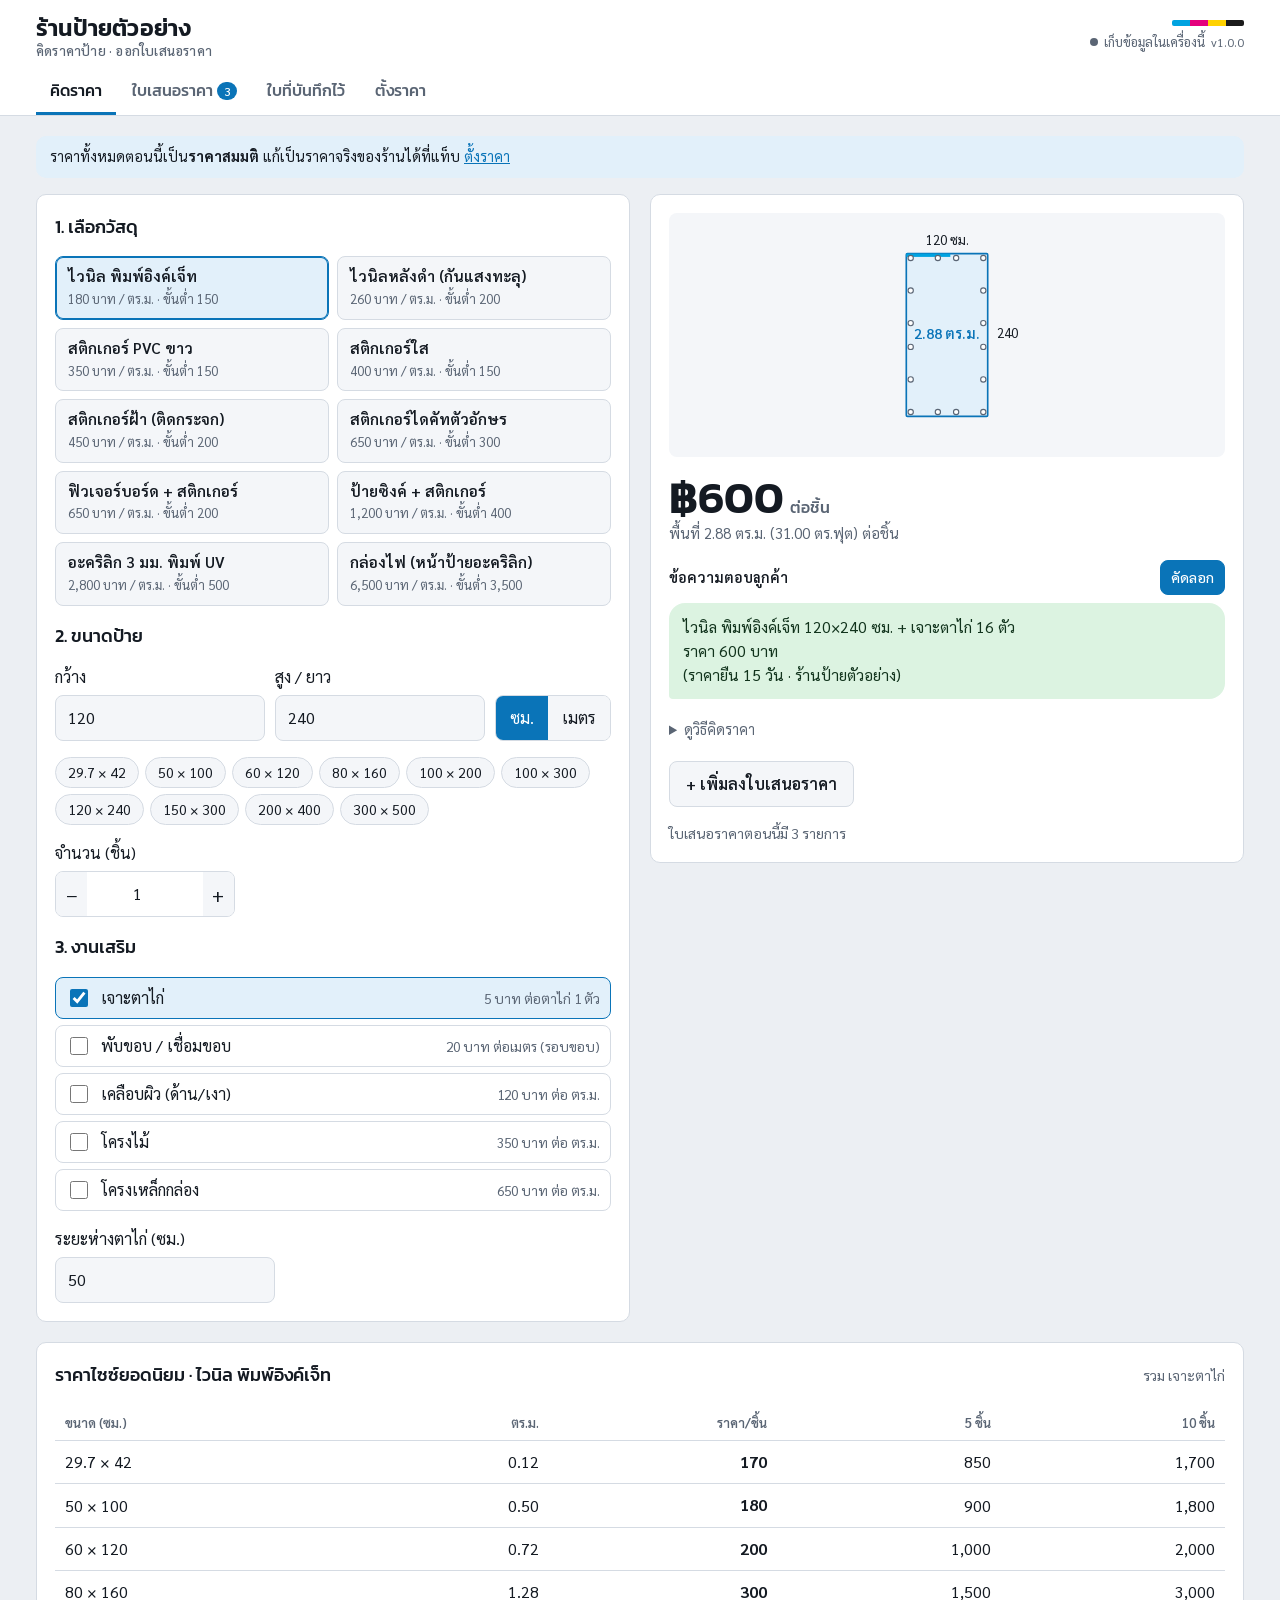
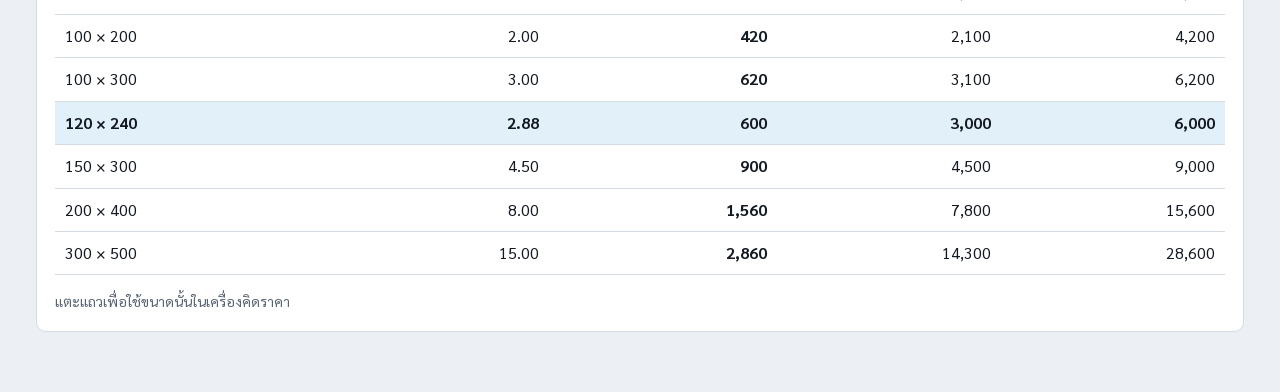
==== signshop/index.html @ 3d405208 "Add sign shop pricing app (v1.0.0) for GitHub Pages Installable offline app at /signshop/: sign pric" ====
<!doctype html>
<html lang="th">
<head>
<meta charset="utf-8">
<meta name="viewport" content="width=device-width,initial-scale=1,viewport-fit=cover">
<title>คิดราคาป้าย</title>
<meta name="description" content="คิดราคาป้าย ออกใบเสนอราคา ใบสั่งงานช่าง ติดตามมัดจำ สำหรับร้านป้าย">
<meta name="theme-color" content="#0a74b8">
<meta name="app-version" content="1.0.0">
<link rel="manifest" href="manifest.webmanifest">
<link rel="icon" type="image/png" sizes="192x192" href="icons/icon-192.png">
<link rel="apple-touch-icon" href="icons/apple-touch-icon.png">
<meta name="apple-mobile-web-app-capable" content="yes">
<meta name="mobile-web-app-capable" content="yes">
<meta name="apple-mobile-web-app-title" content="คิดราคาป้าย">
<link rel="stylesheet" href="fonts/fonts.css">
<script src="vendor/html2canvas.min.js"></script>
<style>
/* Layout: tabbed workbench. Form column on the left, live price / quotation paper on the right; stacks to one column under 900px. Process-colour (CMYK) details nod to the print shop. */
:root {
  --bg: #eceff3;
  --surface: #ffffff;
  --surface-2: #f4f6f9;
  --ink: #141a22;
  --muted: #5a6574;
  --line: #d5dbe3;
  --accent: #0a74b8;
  --accent-ink: #ffffff;
  --accent-soft: #e2f0fa;
  --c: #00a3e0; --m: #e4007c; --y: #ffd200; --k: #1b1b1b;
  --danger: #c0392b;
  --ok: #1f7a4a;
  --warn: #b26a00;
  --chat: #dcf3e1;
  --chat-ink: #11331c;
  --paper: #ffffff;
  --paper-ink: #1c1c1c;
  --paper-line: #cfd4da;
  --paper-tint: #f1f5f9;
  --f-display: "Kanit", "Sarabun", system-ui, sans-serif;
  --f-body: "Sarabun", "Noto Sans Thai", "Leelawadee UI", system-ui, sans-serif;
  --r: 10px;
}
@media (prefers-color-scheme: dark) {
  :root:not([data-theme="light"]) {
    --bg: #0e1217; --surface: #161b22; --surface-2: #1d232c; --ink: #e7ecf2; --muted: #98a3b2;
    --line: #2a323d; --accent: #45b4ee; --accent-ink: #04121c; --accent-soft: #12293a;
    --danger: #ff7b6b; --ok: #5fd39a; --warn: #f0b04a; --chat: #1d3a27; --chat-ink: #dff5e5; color-scheme: dark;
  }
}
:root[data-theme="dark"] {
  --bg: #0e1217; --surface: #161b22; --surface-2: #1d232c; --ink: #e7ecf2; --muted: #98a3b2;
  --line: #2a323d; --accent: #45b4ee; --accent-ink: #04121c; --accent-soft: #12293a;
  --danger: #ff7b6b; --ok: #5fd39a; --warn: #f0b04a; --chat: #1d3a27; --chat-ink: #dff5e5; color-scheme: dark;
}
* { box-sizing: border-box; }
html { -webkit-text-size-adjust: 100%; }
:root { padding-top: env(safe-area-inset-top, 0px); padding-bottom: env(safe-area-inset-bottom, 0px); }
body { margin: 0; }
img { max-width: 100%; }
[hidden] { display: none !important; }
body { background: var(--bg); color: var(--ink); font-family: var(--f-body); font-size: 16px; line-height: 1.5; }
button, input, select, textarea { font: inherit; color: inherit; }
a { color: var(--accent); }
.wrap { max-width: 1240px; margin: 0 auto; padding-left: max(16px, env(safe-area-inset-left, 0px)); padding-right: max(16px, env(safe-area-inset-right, 0px)); }

/* header */
.top { background: var(--surface); border-bottom: 1px solid var(--line); }
.top .wrap { padding-block: 14px 0; display: flex; flex-direction: column; gap: 10px; }
.brand { display: flex; align-items: center; justify-content: space-between; gap: 12px; flex-wrap: wrap; }
.brand h1 { margin: 0; font-family: var(--f-display); font-weight: 600; font-size: 1.45rem; letter-spacing: .2px; line-height: 1.2; }
.brand h1 small { display: block; font-family: var(--f-body); font-weight: 500; font-size: .85rem; color: var(--muted); }
.cmyk { display: flex; height: 6px; width: 72px; border-radius: 2px; overflow: hidden; }
.cmyk i { flex: 1; } .cmyk i:nth-child(1){background:var(--c)} .cmyk i:nth-child(2){background:var(--m)} .cmyk i:nth-child(3){background:var(--y)} .cmyk i:nth-child(4){background:var(--k)}
.status { font-size: .82rem; color: var(--muted); display: flex; align-items: center; gap: 6px; }
.status .dot { width: 8px; height: 8px; border-radius: 50%; background: var(--muted); }
.status.cloud .dot { background: var(--ok); }
.tabs { display: flex; gap: 2px; overflow-x: auto; scrollbar-width: none; }
.tabs a { padding: 10px 14px; text-decoration: none; color: var(--muted); font-weight: 600; border-bottom: 3px solid transparent; white-space: nowrap; font-family: var(--f-display); font-weight: 500; }
.tabs a[aria-current="page"] { color: var(--ink); border-bottom-color: var(--accent); }
.tabs a .count { display: inline-block; min-width: 20px; padding: 0 6px; margin-left: 4px; border-radius: 10px; background: var(--accent); color: var(--accent-ink); font-size: .75rem; text-align: center; font-family: var(--f-body); }
.tabs a:focus-visible { outline: 2px solid var(--accent); outline-offset: -2px; }

main .wrap { padding-block: 20px 60px; }
.notice { background: var(--accent-soft); border-radius: var(--r); padding: 10px 14px; font-size: .9rem; margin-bottom: 16px; }
.grid { display: grid; grid-template-columns: minmax(0, 1fr) minmax(0, 1fr); gap: 20px; align-items: start; }
.grid.quote { grid-template-columns: minmax(0, 5fr) minmax(0, 6fr); }
@media (max-width: 900px) { .grid, .grid.quote { grid-template-columns: minmax(0, 1fr); } }
.card { background: var(--surface); border: 1px solid var(--line); border-radius: var(--r); padding: 18px; display: flex; flex-direction: column; gap: 16px; min-width: 0; }
.sticky { position: sticky; top: calc(env(safe-area-inset-top, 0px) + 12px); }
@media (max-width: 900px) { .sticky { position: static; } }
h2 { margin: 0; font-family: var(--f-display); font-weight: 500; font-size: 1.15rem; text-wrap: balance; }
h3 { margin: 0; font-size: .82rem; font-weight: 600; color: var(--muted); letter-spacing: .4px; }
.field { display: flex; flex-direction: column; gap: 6px; min-width: 0; }
.row { display: flex; gap: 10px; flex-wrap: wrap; align-items: end; }
.row > .field { flex: 1 1 120px; }
input[type="text"], input[type="number"], input[type="tel"], select, textarea {
  width: 100%; padding: 10px 12px; border: 1px solid var(--line); border-radius: 8px; background: var(--surface-2); min-width: 0;
}
textarea { resize: vertical; min-height: 70px; }
input:focus-visible, select:focus-visible, textarea:focus-visible, button:focus-visible { outline: 2px solid var(--accent); outline-offset: 1px; }
input[type="number"] { font-variant-numeric: tabular-nums; }

/* materials picker */
.mats { display: grid; grid-template-columns: repeat(auto-fill, minmax(190px, 1fr)); gap: 8px; }
.mat { position: relative; display: flex; flex-direction: column; gap: 2px; padding: 10px 12px; border: 1px solid var(--line); border-radius: 8px; cursor: pointer; background: var(--surface-2); }
.mat input { position: absolute; opacity: 0; pointer-events: none; }
.mat b { font-weight: 600; font-size: .95rem; line-height: 1.3; }
.mat span { font-size: .82rem; color: var(--muted); font-variant-numeric: tabular-nums; }
.mat:has(input:checked) { border-color: var(--accent); background: var(--accent-soft); box-shadow: inset 0 0 0 1px var(--accent); }
.mat:has(input:focus-visible) { outline: 2px solid var(--accent); outline-offset: 1px; }

.seg { display: inline-flex; border: 1px solid var(--line); border-radius: 8px; overflow: hidden; flex: 0 0 auto; }
.seg button { border: 0; background: var(--surface-2); padding: 10px 14px; cursor: pointer; }
.seg button[aria-pressed="true"] { background: var(--accent); color: var(--accent-ink); }
.chips { display: flex; gap: 6px; flex-wrap: wrap; }
.chip { border: 1px solid var(--line); background: var(--surface-2); border-radius: 999px; padding: 4px 12px; cursor: pointer; font-size: .88rem; font-variant-numeric: tabular-nums; }
.chip:hover { border-color: var(--accent); }
.addons { display: flex; flex-direction: column; gap: 6px; }
.addon { display: flex; align-items: center; gap: 10px; padding: 8px 10px; border-radius: 8px; border: 1px solid var(--line); cursor: pointer; }
.addon:has(input:checked) { border-color: var(--accent); background: var(--accent-soft); }
.addon input { width: 18px; height: 18px; accent-color: var(--accent); }
.addon .nm { flex: 1; }
.addon .pr { font-size: .85rem; color: var(--muted); font-variant-numeric: tabular-nums; }
.stepper { display: flex; align-items: stretch; border: 1px solid var(--line); border-radius: 8px; overflow: hidden; }
.stepper button { border: 0; background: var(--surface-2); width: 44px; font-size: 1.2rem; cursor: pointer; }
.stepper input { border: 0; border-radius: 0; text-align: center; background: var(--surface); }

/* result */
.price-big { font-family: var(--f-display); font-weight: 600; font-size: clamp(2rem, 5vw, 2.8rem); line-height: 1.1; font-variant-numeric: tabular-nums; }
.price-big small { font-size: 1rem; font-weight: 500; color: var(--muted); margin-left: 6px; }
.price-sub { color: var(--muted); font-size: .92rem; }
.breakdown { display: flex; flex-direction: column; border-top: 1px dashed var(--line); }
.breakdown div { display: flex; justify-content: space-between; gap: 12px; padding: 7px 0; border-bottom: 1px dashed var(--line); font-size: .93rem; }
.breakdown div span:last-child { font-variant-numeric: tabular-nums; white-space: nowrap; }
.breakdown .note { color: var(--muted); font-size: .8rem; }
.breakdown .sum { font-weight: 700; border-bottom: 0; }
.preview-sign { background: var(--surface-2); border-radius: 8px; padding: 12px; display: flex; justify-content: center; }
.preview-sign svg { width: 100%; max-width: 100%; height: auto; max-height: 220px; display: block; }

.btn { border: 1px solid var(--line); background: var(--surface-2); border-radius: 8px; padding: 10px 16px; cursor: pointer; font-weight: 600; display: inline-flex; align-items: center; justify-content: center; gap: 6px; }
.btn:hover { border-color: var(--accent); }
.btn.primary { background: var(--accent); border-color: var(--accent); color: var(--accent-ink); }
.btn.primary:hover { filter: brightness(1.07); }
.btn.danger { color: var(--danger); }
.btn.small { padding: 6px 10px; font-size: .88rem; font-weight: 500; }
.btn:disabled { opacity: .5; cursor: default; }
.actions { display: flex; gap: 8px; flex-wrap: wrap; }
.muted { color: var(--muted); font-size: .88rem; }

/* items editor */
.items { display: flex; flex-direction: column; gap: 8px; }
.item { display: grid; grid-template-columns: minmax(0, 1fr) 70px 100px 36px; gap: 6px; padding: 10px; border: 1px solid var(--line); border-radius: 8px; background: var(--surface-2); align-items: start; }
.item .desc { display: flex; flex-direction: column; gap: 4px; min-width: 0; }
.item input { padding: 7px 9px; background: var(--surface); }
.item .detail { font-size: .85rem; }
.item .amt { grid-column: 1 / -1; text-align: right; font-size: .88rem; color: var(--muted); font-variant-numeric: tabular-nums; }
.item .rm { border: 0; background: none; cursor: pointer; color: var(--danger); font-size: 1.3rem; line-height: 1; padding: 6px 0; }
.item label { font-size: .72rem; color: var(--muted); display: block; }
@media (max-width: 480px) { .item { grid-template-columns: minmax(0, 1fr) minmax(0, 1fr) 36px; } .item .desc { grid-column: 1 / -1; } }
.empty { padding: 18px; text-align: center; color: var(--muted); border: 1px dashed var(--line); border-radius: 8px; }
.toggle { display: flex; align-items: center; gap: 8px; cursor: pointer; }
.toggle input { width: 18px; height: 18px; accent-color: var(--accent); }

/* paper */
.paper-scroll { overflow-x: auto; border-radius: 6px; }
.paper { background: var(--paper); color: var(--paper-ink); font-family: "Sarabun", system-ui, sans-serif; padding: 28px; border-radius: 4px; box-shadow: 0 1px 2px rgba(0,0,0,.08), 0 8px 24px rgba(0,0,0,.08); font-size: 13px; line-height: 1.5; min-width: 0; position: relative; }
.paper.export { width: 794px; box-shadow: none; border-radius: 0; padding: 40px 44px; }
.paper .ph { display: flex; justify-content: space-between; gap: 16px; align-items: flex-start; flex-wrap: wrap; }
.paper .shop b { font-family: "Kanit", "Sarabun", sans-serif; font-weight: 600; font-size: 19px; display: block; line-height: 1.25; }
.paper .shop div { font-size: 12px; color: #4a4f57; white-space: pre-line; }
.paper .doc-title { text-align: right; }
.paper .doc-title b { font-family: "Kanit", "Sarabun", sans-serif; font-weight: 600; font-size: 20px; display: block; line-height: 1.2; }
.paper .doc-title span { font-size: 11px; letter-spacing: 2px; color: #4a4f57; }
.paper .strip { display: flex; height: 4px; margin: 14px 0; }
.paper .strip i { flex: 1; } .paper .strip i:nth-child(1){background:#00a3e0} .paper .strip i:nth-child(2){background:#e4007c} .paper .strip i:nth-child(3){background:#ffd200} .paper .strip i:nth-child(4){background:#1b1b1b}
.paper .meta { display: grid; grid-template-columns: minmax(0, 3fr) minmax(0, 2fr); gap: 12px; margin-bottom: 14px; }
.paper .box { border: 1px solid var(--paper-line); border-radius: 4px; padding: 8px 10px; }
.paper .box .k { font-size: 11px; color: #5d636b; }
.paper .kv { display: grid; grid-template-columns: auto 1fr; gap: 2px 10px; font-size: 12.5px; }
.paper .kv span:nth-child(odd) { color: #5d636b; }
.paper table { width: 100%; border-collapse: collapse; font-size: 12.5px; }
.paper th { background: var(--paper-tint); text-align: left; font-weight: 600; padding: 6px 8px; border-top: 1px solid var(--paper-line); border-bottom: 1px solid var(--paper-line); }
.paper td { padding: 6px 8px; border-bottom: 1px solid #e6e9ed; vertical-align: top; }
.paper .num { text-align: right; font-variant-numeric: tabular-nums; white-space: nowrap; }
.paper .c { text-align: center; }
.paper td small { display: block; color: #5d636b; font-size: 11.5px; }
.paper .tot { display: grid; grid-template-columns: minmax(0, 1fr) 250px; gap: 16px; margin-top: 10px; }
.paper .tot .lines div { display: flex; justify-content: space-between; padding: 3px 8px; font-variant-numeric: tabular-nums; }
.paper .tot .grand { background: var(--paper-tint); font-weight: 700; font-size: 14px; border-top: 1px solid var(--paper-line); border-bottom: 1px solid var(--paper-line); padding: 6px 8px !important; }
.paper .baht { border: 1px solid var(--paper-line); border-radius: 4px; padding: 8px 10px; font-weight: 600; align-self: start; }
.paper .baht .k { font-weight: 400; font-size: 11px; color: #5d636b; display: block; }
.paper .notes { margin-top: 14px; font-size: 12px; white-space: pre-line; color: #333; }
.paper .notes b { display: block; color: var(--paper-ink); }
.paper .sign { display: grid; grid-template-columns: 1fr 1fr; gap: 30px; margin-top: 34px; text-align: center; font-size: 12px; }
.paper .sign div { border-top: 1px dotted #888; padding-top: 6px; color: #444; }
.paper .ex { position: absolute; top: 10px; right: 12px; font-size: 10px; color: #b23; letter-spacing: .5px; }
@media (max-width: 560px) { .paper { padding: 18px 14px; } .paper .meta, .paper .tot { grid-template-columns: minmax(0, 1fr); } .paper .doc-title { text-align: left; } }

/* history */
.hist { display: flex; flex-direction: column; gap: 8px; }
/* LINE reply bubble */
.msg { display: flex; flex-direction: column; gap: 8px; }
.msg-head { display: flex; justify-content: space-between; align-items: center; gap: 8px; font-weight: 600; font-size: .9rem; }
.bubble { background: var(--chat); color: var(--chat-ink); border-radius: 16px 16px 16px 4px; padding: 12px 14px; white-space: pre-line; font-size: .97rem; line-height: 1.55; user-select: all; }
.breakdown-wrap summary { cursor: pointer; color: var(--muted); font-size: .9rem; padding: 4px 0; }
.breakdown-wrap[open] summary { margin-bottom: 6px; }
/* size table */
.tscroll { overflow-x: auto; }
.sizetable { width: 100%; border-collapse: collapse; font-variant-numeric: tabular-nums; min-width: 420px; }
.sizetable th { text-align: right; font-size: .8rem; color: var(--muted); font-weight: 600; padding: 8px 10px; border-bottom: 1px solid var(--line); }
.sizetable th:first-child, .sizetable td:first-child { text-align: left; }
.sizetable td { text-align: right; padding: 9px 10px; border-bottom: 1px solid var(--line); }
.sizetable tbody tr { cursor: pointer; }
.sizetable tbody tr:hover { background: var(--surface-2); }
.sizetable tr.on { background: var(--accent-soft); font-weight: 700; }
.sizetable td b { font-size: 1.02rem; }
/* payments */
.tiles { display: grid; grid-template-columns: repeat(auto-fit, minmax(120px, 1fr)); gap: 8px; }
.tile { background: var(--surface-2); border: 1px solid var(--line); border-radius: 8px; padding: 10px 12px; min-width: 0; }
.tile span { display: block; font-size: .78rem; color: var(--muted); }
.tile b { font-size: 1.12rem; font-variant-numeric: tabular-nums; }
.tile.hot b { color: var(--danger); }
.tile.good b { color: var(--ok); }
.next { border-radius: 8px; padding: 10px 12px; font-weight: 600; display: flex; gap: 8px; align-items: center; background: var(--surface-2); border: 1px solid var(--line); }
.next::before { content: ""; width: 10px; height: 10px; border-radius: 50%; background: currentColor; flex: 0 0 auto; }
.next.s-wait { color: var(--warn); } .next.s-partial { color: var(--warn); } .next.s-prod { color: var(--accent); } .next.s-paid { color: var(--ok); } .next.s-none { color: var(--muted); }
.pays { display: flex; flex-direction: column; gap: 4px; }
.pay { display: flex; justify-content: space-between; align-items: center; gap: 10px; padding: 6px 10px; border-radius: 6px; background: var(--surface-2); font-size: .92rem; font-variant-numeric: tabular-nums; }
.pay .rm { border: 0; background: none; color: var(--danger); cursor: pointer; font-size: 1.1rem; }
.pill { display: inline-block; font-size: .75rem; font-weight: 600; padding: 2px 8px; border-radius: 999px; border: 1px solid currentColor; white-space: nowrap; }
.pill.s-wait, .pill.s-partial { color: var(--warn); } .pill.s-prod { color: var(--accent); } .pill.s-paid { color: var(--ok); } .pill.s-none { color: var(--muted); }
.chip[aria-pressed="true"] { background: var(--accent); border-color: var(--accent); color: var(--accent-ink); }
.hrow { display: grid; grid-template-columns: 120px minmax(0, 1fr) 130px auto; gap: 12px; align-items: center; padding: 12px 14px; background: var(--surface); border: 1px solid var(--line); border-radius: var(--r); }
.hrow .no { font-weight: 700; font-variant-numeric: tabular-nums; }
.hrow .who { min-width: 0; }
.hrow .who b { display: block; overflow: hidden; text-overflow: ellipsis; white-space: nowrap; }
.hrow .amt { text-align: right; font-weight: 700; font-variant-numeric: tabular-nums; }
@media (max-width: 640px) { .hrow { grid-template-columns: minmax(0, 1fr) auto; } .hrow .who { grid-column: 1 / -1; grid-row: 2; } .hrow .acts { grid-column: 1 / -1; } }
.search { max-width: 360px; }

/* settings */
.set-table { display: flex; flex-direction: column; gap: 6px; }
.set-row { display: grid; gap: 6px; align-items: center; }
.set-row.mat-r { grid-template-columns: minmax(0, 1fr) 110px 110px 36px; }
.set-row.add-r { grid-template-columns: minmax(0, 1fr) 150px 100px 36px; }
.set-row.svc-r { grid-template-columns: minmax(0, 1fr) 110px 36px; }
.set-row.head { font-size: .78rem; color: var(--muted); font-weight: 600; }
.set-row input, .set-row select { padding: 8px 10px; }
.set-row .rm { border: 0; background: none; cursor: pointer; color: var(--danger); font-size: 1.3rem; }
@media (max-width: 560px) {
  .set-row.mat-r { grid-template-columns: minmax(0, 1fr) minmax(0, 1fr) 36px; }
  .set-row.mat-r > :first-child { grid-column: 1 / -1; }
  .set-row.add-r { grid-template-columns: minmax(0, 1fr) minmax(0, 1fr) 36px; }
  .set-row.add-r > :first-child { grid-column: 1 / -1; }
  .set-row.head { display: none; }
}
.savebar { position: sticky; bottom: 0; padding-block: 12px calc(12px + env(safe-area-inset-bottom, 0px)); background: var(--bg); display: flex; gap: 10px; align-items: center; flex-wrap: wrap; border-top: 1px solid var(--line); }

/* app bar: update / install */
.updbar { background: var(--accent); color: var(--accent-ink); }
.updbar .wrap { padding-block: 10px; display: flex; gap: 12px; align-items: center; flex-wrap: wrap; justify-content: space-between; }
.updbar .btn { background: var(--accent-ink); color: var(--accent); border-color: var(--accent-ink); }
.ver { font-size: .75rem; color: var(--muted); }
.whatsnew ul { margin: 0; padding-left: 20px; display: flex; flex-direction: column; gap: 4px; }
.whatsnew h3 { margin-top: 6px; }
.backup-state { padding: 10px 12px; border-radius: 8px; background: var(--surface-2); border: 1px solid var(--line); font-size: .92rem; }
.backup-state.old { border-color: var(--warn); color: var(--warn); }
@media print {
  @page { size: A4; margin: 12mm; }
  body { background: #fff !important; }
  body * { visibility: hidden !important; }
  #paper, #paper * { visibility: visible !important; }
  #paper { position: absolute; left: 0; top: 0; width: 100%; box-shadow: none !important; padding: 0 !important; border-radius: 0; }
  .paper-scroll { overflow: visible !important; }
}
/* overlay & toast */
.overlay { position: fixed; inset: 0; background: rgba(0,0,0,.6); display: flex; align-items: center; justify-content: center; padding: max(16px, env(safe-area-inset-top, 0px)) max(16px, env(safe-area-inset-right, 0px)) max(16px, env(safe-area-inset-bottom, 0px)) max(16px, env(safe-area-inset-left, 0px)); z-index: 50; }
.overlay .sheet { background: var(--surface); border-radius: var(--r); padding: 16px; max-width: 760px; width: 100%; max-height: 100%; overflow: auto; display: flex; flex-direction: column; gap: 12px; }
.overlay img { width: 100%; border: 1px solid var(--line); }
.toast { position: fixed; left: 50%; bottom: calc(20px + env(safe-area-inset-bottom, 0px)); transform: translateX(-50%); background: var(--ink); color: var(--bg); padding: 10px 18px; border-radius: 999px; font-size: .92rem; z-index: 60; max-width: calc(100% - 32px); text-align: center; }
@media (prefers-reduced-motion: no-preference) { .toast { animation: up .2s ease-out; } @keyframes up { from { transform: translate(-50%, 10px); opacity: 0; } } }
</style>

</head>
<body>
<header class="top">
  <div class="wrap">
    <div class="brand">
      <h1><span id="hdrShop">ร้านป้ายตัวอย่าง</span><small>คิดราคาป้าย · ออกใบเสนอราคา</small></h1>
      <div style="display:flex;flex-direction:column;align-items:flex-end;gap:6px">
        <div class="cmyk" aria-hidden="true"><i></i><i></i><i></i><i></i></div>
        <div class="status" id="status"><span class="dot"></span><span id="statusText">เก็บข้อมูลในเครื่องนี้</span> <span class="ver" id="appVer"></span></div>
        <button class="btn small primary" id="installBtn" type="button" hidden>ติดตั้งแอป</button>
      </div>
    </div>
    <nav class="tabs" aria-label="เมนู">
      <a href="#calc" data-tab="calc">คิดราคา</a>
      <a href="#quote" data-tab="quote">ใบเสนอราคา<span class="count" id="itemCount">0</span></a>
      <a href="#history" data-tab="history">ใบที่บันทึกไว้</a>
      <a href="#prices" data-tab="prices">ตั้งราคา</a>
    </nav>
  </div>
</header>
<div class="updbar" id="updBar" hidden role="status"><div class="wrap"><span><b>มีเวอร์ชันใหม่แล้ว</b> · ข้อมูลร้านและใบเสนอราคาเดิมไม่หาย</span><button class="btn small" id="updBtn" type="button">อัปเดตเลย</button></div></div>

<main>
  <div class="wrap">
    <div class="notice" id="exampleNotice">ราคาทั้งหมดตอนนี้เป็น<b>ราคาสมมติ</b> แก้เป็นราคาจริงของร้านได้ที่แท็บ <a href="#prices">ตั้งราคา</a></div>

    <!-- ===== CALCULATOR ===== -->
    <section id="tab-calc" data-view="calc">
      <div class="grid">
        <div class="card">
          <h2>1. เลือกวัสดุ</h2>
          <div class="mats" id="matList" role="radiogroup" aria-label="วัสดุ"></div>

          <h2>2. ขนาดป้าย</h2>
          <div class="row">
            <div class="field"><label for="cW">กว้าง</label><input type="number" id="cW" inputmode="decimal" min="0" step="any"></div>
            <div class="field"><label for="cH">สูง / ยาว</label><input type="number" id="cH" inputmode="decimal" min="0" step="any"></div>
            <div class="seg" role="group" aria-label="หน่วย"><button type="button" id="uCm" data-unit="cm">ซม.</button><button type="button" id="uM" data-unit="m">เมตร</button></div>
          </div>
          <div class="chips" id="sizeChips"></div>
          <div class="row">
            <div class="field" style="flex:0 1 180px"><label for="cQty">จำนวน (ชิ้น)</label>
              <div class="stepper"><button type="button" id="qMinus" aria-label="ลดจำนวน">−</button><input type="number" id="cQty" min="1" step="1" inputmode="numeric"><button type="button" id="qPlus" aria-label="เพิ่มจำนวน">+</button></div>
            </div>
          </div>

          <h2>3. งานเสริม</h2>
          <div class="addons" id="addonList"></div>
          <div class="field" id="spacingField" hidden style="max-width:220px"><label for="cSp">ระยะห่างตาไก่ (ซม.)</label><input type="number" id="cSp" min="10" step="5" inputmode="numeric"></div>
        </div>

        <div class="card sticky" aria-live="polite">
          <div class="preview-sign" id="signSvg"></div>
          <div>
            <div class="price-big" id="rTotal">฿0</div>
            <div class="price-sub" id="rSub"></div>
          </div>
          <div class="msg">
            <div class="msg-head"><span>ข้อความตอบลูกค้า</span><button class="btn small primary" id="copyPrice" type="button">คัดลอก</button></div>
            <div class="bubble" id="lineMsg"></div>
          </div>
          <details class="breakdown-wrap"><summary>ดูวิธีคิดราคา</summary><div class="breakdown" id="rLines"></div></details>
          <div class="actions">
            <button class="btn" id="addToQuote" type="button">+ เพิ่มลงใบเสนอราคา</button>
          </div>
          <div class="muted" id="rHint"></div>
        </div>
      </div>

      <div class="card" style="margin-top:20px">
        <div class="row" style="justify-content:space-between;align-items:baseline">
          <h2>ราคาไซซ์ยอดนิยม · <span id="stMat"></span></h2>
          <span class="muted" id="stNote"></span>
        </div>
        <div class="tscroll"><table class="sizetable" id="sizeTable"></table></div>
        <p class="muted" style="margin:0">แตะแถวเพื่อใช้ขนาดนั้นในเครื่องคิดราคา</p>
      </div>
    </section>

    <!-- ===== QUOTE ===== -->
    <section id="tab-quote" data-view="quote" hidden>
      <div class="grid quote">
        <div class="card">
          <div class="row" style="justify-content:space-between;align-items:center">
            <h2 id="qHeading">ใบเสนอราคาใหม่</h2>
            <button class="btn small" id="newQuote" type="button">เริ่มใบใหม่</button>
          </div>
          <h3>ลูกค้า</h3>
          <div class="field"><label for="qName">ชื่อลูกค้า / ร้าน</label><input type="text" id="qName" autocomplete="off"></div>
          <div class="row">
            <div class="field"><label for="qPhone">เบอร์โทร</label><input type="tel" id="qPhone" autocomplete="off"></div>
            <div class="field"><label for="qDate">วันที่</label><input type="date" id="qDate" style="width:100%;padding:9px 12px;border:1px solid var(--line);border-radius:8px;background:var(--surface-2)"></div>
          </div>
          <div class="field"><label for="qAddr">ที่อยู่ / หมายเหตุลูกค้า</label><input type="text" id="qAddr" autocomplete="off"></div>

          <h3>รายการ</h3>
          <div class="items" id="itemsEd"></div>
          <div class="chips" id="svcChips"></div>
          <div class="actions"><button class="btn small" id="addBlank" type="button">+ เพิ่มรายการเอง</button><a class="btn small" href="#calc">+ คิดราคาป้ายเพิ่ม</a></div>

          <h3>ส่วนลด และภาษี</h3>
          <div class="row">
            <div class="field"><label for="qDisc">ส่วนลด (บาท)</label><input type="number" id="qDisc" min="0" step="1" inputmode="decimal"></div>
            <div class="field"><label for="qDep">มัดจำ (%)</label><input type="number" id="qDep" min="0" max="100" step="5" inputmode="numeric"></div>
          </div>
          <label class="toggle"><input type="checkbox" id="qVat"> คิด VAT 7% เพิ่ม</label>
          <div class="field"><label for="qNote">เงื่อนไข / หมายเหตุท้ายใบ</label><textarea id="qNote" rows="3"></textarea></div>

          <h3>มัดจำ และยอดค้าง</h3>
          <div class="tiles" id="payTiles"></div>
          <div class="next" id="payNext"></div>
          <div class="row">
            <div class="field" style="flex:0 1 150px"><label for="pType">ประเภท</label><select id="pType"><option>มัดจำ</option><option>ชำระเพิ่ม</option><option>ชำระส่วนที่เหลือ</option></select></div>
            <div class="field"><label for="pAmt">รับจริง (บาท)</label><input type="number" id="pAmt" min="0" step="any" inputmode="decimal"></div>
            <button class="btn primary" id="addPay" type="button">บันทึกรับเงิน</button>
          </div>
          <div class="pays" id="payList"></div>
        </div>

        <div class="card sticky">
          <div class="actions">
            <button class="btn primary" id="saveQuote" type="button">บันทึกใบนี้</button>
            <button class="btn" id="saveImg" type="button">บันทึกเป็นรูป</button>
            <button class="btn" id="copyText" type="button">คัดลอกข้อความส่ง LINE</button>
            <button class="btn" id="printBtn" type="button">พิมพ์ / PDF</button>
          </div>
          <div class="seg" role="group" aria-label="เลือกเอกสาร" id="paperSeg"><button type="button" data-mode="quote" aria-pressed="true">ใบเสนอราคา</button><button type="button" data-mode="job" aria-pressed="false">ใบสั่งงานช่าง (ไม่มีราคา)</button></div>
          <div class="row" id="jobFields" hidden>
            <div class="field"><label for="jDue">นัดส่ง</label><input type="date" id="jDue" style="width:100%;padding:9px 12px;border:1px solid var(--line);border-radius:8px;background:var(--surface-2)"></div>
            <div class="field"><label for="jMachine">เครื่อง / ช่าง</label><input type="text" id="jMachine" placeholder="เช่น เครื่องพิมพ์ 1"></div>
            <div class="field" style="flex-basis:100%"><label for="jNote">หมายเหตุถึงช่าง</label><input type="text" id="jNote" placeholder="เช่น เผื่อขอบ 5 ซม. สำหรับพับ"></div>
          </div>
          <div class="paper-scroll"><div class="paper" id="paper"></div></div>
        </div>
      </div>
    </section>

    <!-- ===== HISTORY ===== -->
    <section id="tab-history" data-view="history" hidden>
      <div class="card" style="margin-bottom:12px">
        <div class="row" style="justify-content:space-between;align-items:center">
          <h2>ใบเสนอราคาที่บันทึกไว้</h2>
          <input type="text" id="hSearch" class="search" placeholder="ค้นหาชื่อลูกค้า หรือเลขที่" aria-label="ค้นหา">
        </div>
        <div class="tiles" id="histTiles"></div>
        <div class="chips" id="histFilter" role="group" aria-label="กรองตามสถานะ"></div>
      </div>
      <div class="hist" id="histList"></div>
    </section>

    <!-- ===== PRICES ===== -->
    <section id="tab-prices" data-view="prices" hidden>
      <div class="grid">
        <div class="card">
          <h2>วัสดุ และราคาต่อตารางเมตร</h2>
          <p class="muted" style="margin:0">ขั้นต่ำ คือราคาต่ำสุดต่อชิ้น ใช้กับป้ายเล็กที่คิดตามพื้นที่แล้วถูกเกินไป</p>
          <div class="set-table" id="setMats"></div>
          <div><button class="btn small" type="button" data-addrow="materials">+ เพิ่มวัสดุ</button></div>

          <h2>งานเสริม</h2>
          <div class="set-table" id="setAddons"></div>
          <div><button class="btn small" type="button" data-addrow="addons">+ เพิ่มงานเสริม</button></div>

          <h2>ค่าบริการ (ปุ่มลัดในใบเสนอราคา)</h2>
          <div class="set-table" id="setSvcs"></div>
          <div><button class="btn small" type="button" data-addrow="services">+ เพิ่มค่าบริการ</button></div>
        </div>

        <div class="card">
          <h2>ข้อมูลร้าน (แสดงบนใบเสนอราคา)</h2>
          <div class="field"><label for="sName">ชื่อร้าน</label><input type="text" id="sName" data-shop="name"></div>
          <div class="field"><label for="sAddr">ที่อยู่</label><textarea id="sAddr" rows="2" data-shop="address"></textarea></div>
          <div class="row">
            <div class="field"><label for="sPhone">โทร</label><input type="text" id="sPhone" data-shop="phone"></div>
            <div class="field"><label for="sLine">LINE</label><input type="text" id="sLine" data-shop="line"></div>
          </div>
          <div class="field"><label for="sTax">เลขประจำตัวผู้เสียภาษี (ถ้ามี)</label><input type="text" id="sTax" data-shop="taxId"></div>
          <div class="field"><label for="sBank">บัญชีรับโอน</label><input type="text" id="sBank" data-shop="bank"></div>
          <div class="field"><label for="sNote">เงื่อนไขเริ่มต้นท้ายใบ</label><textarea id="sNote" rows="3" data-shop="note"></textarea></div>
          <div class="row">
            <div class="field"><label for="sValid">ยืนราคา (วัน)</label><input type="number" id="sValid" min="1" data-shop="validDays" data-num="1"></div>
            <div class="field"><label for="sDep">มัดจำเริ่มต้น (%)</label><input type="number" id="sDep" min="0" max="100" data-shop="deposit" data-num="1"></div>
            <div class="field"><label for="sRound">ปัดราคาต่อชิ้นขึ้นทีละ (บาท)</label>
              <select id="sRound" data-shop="roundTo" data-num="1"><option value="1">1</option><option value="5">5</option><option value="10">10</option><option value="50">50</option><option value="100">100</option></select>
            </div>
          </div>
          <label class="toggle"><input type="checkbox" id="sVat" data-shop="vat"> คิด VAT 7% เป็นค่าเริ่มต้น</label>
        </div>
      </div>
      <div class="card" style="margin-top:20px">
        <h2>สำรองข้อมูล และอัปเดตโปรแกรม</h2>
        <p class="muted" style="margin:0">ข้อมูลทั้งหมดเก็บอยู่ในเครื่องนี้ สำรองเป็นไฟล์ไว้ทุกสัปดาห์ ถ้าเครื่องเสียหรือเปลี่ยนเครื่อง เอาไฟล์นั้นมากู้คืนได้</p>
        <div class="backup-state" id="backupState"></div>
        <div class="actions">
          <button class="btn primary" id="exportBtn" type="button">สำรองข้อมูลเป็นไฟล์</button>
          <label class="btn" for="importFile">กู้คืนจากไฟล์</label><input type="file" id="importFile" accept=".json,application/json" hidden>
          <button class="btn" id="checkUpd" type="button">ตรวจหาอัปเดต</button>
          <button class="btn" id="showNews" type="button">ดูว่ามีอะไรใหม่</button>
        </div>
      </div>
      <div class="savebar">
        <button class="btn primary" id="saveCfg" type="button">บันทึกราคา</button>
        <button class="btn" id="resetCfg" type="button">ยกเลิกที่แก้</button>
        <span class="muted" id="cfgState"></span>
      </div>
    </section>
  </div>
</main>

<script>
(() => {
'use strict';
const $ = s => document.querySelector(s);
const $$ = s => Array.from(document.querySelectorAll(s));
const esc = s => String(s ?? '').replace(/[&<>"']/g, c => ({'&':'&amp;','<':'&lt;','>':'&gt;','"':'&quot;',"'":'&#39;'}[c]));
const num = v => { const n = parseFloat(v); return isFinite(n) ? n : 0; };
const fmt = n => num(n).toLocaleString('th-TH', { minimumFractionDigits: 2, maximumFractionDigits: 2 });
const fmt0 = n => num(n).toLocaleString('th-TH', { maximumFractionDigits: 2 });
const uid = () => Date.now().toString(36) + Math.random().toString(36).slice(2, 7);
const clone = o => JSON.parse(JSON.stringify(o));
const store = {
  get(k) { try { const v = localStorage.getItem('signq:' + k); return v ? JSON.parse(v) : null; } catch { return null; } },
  set(k, v) { try { localStorage.setItem('signq:' + k, JSON.stringify(v)); } catch {} }
};
const todayISO = () => { const d = new Date(); d.setMinutes(d.getMinutes() - d.getTimezoneOffset()); return d.toISOString().slice(0, 10); };
const thDate = iso => { try { return new Date(iso + 'T00:00:00').toLocaleDateString('th-TH', { day: 'numeric', month: 'short', year: 'numeric' }); } catch { return iso; } };
const addDays = (iso, n) => { const d = new Date(iso + 'T00:00:00'); d.setDate(d.getDate() + n); d.setMinutes(d.getMinutes() - d.getTimezoneOffset()); return d.toISOString().slice(0, 10); };

/* ---------- Thai baht text ---------- */
const DIG = ['ศูนย์','หนึ่ง','สอง','สาม','สี่','ห้า','หก','เจ็ด','แปด','เก้า'];
const POS = ['','สิบ','ร้อย','พัน','หมื่น','แสน'];
function read6(s) {
  s = s.replace(/^0+/, ''); let out = '';
  for (let i = 0; i < s.length; i++) {
    const d = +s[i], p = s.length - 1 - i;
    if (!d) continue;
    if (p === 0 && d === 1 && s.length > 1) out += 'เอ็ด';
    else if (p === 1 && d === 1) out += 'สิบ';
    else if (p === 1 && d === 2) out += 'ยี่สิบ';
    else out += DIG[d] + POS[p];
  }
  return out;
}
function readInt(s) {
  s = s.replace(/^0+/, '');
  if (!s) return '';
  if (s.length > 6) return readInt(s.slice(0, -6)) + 'ล้าน' + read6(s.slice(-6));
  return read6(s);
}
function bahtText(n) {
  n = Math.round(num(n) * 100);
  if (n < 0) return 'ลบ' + bahtText(-n / 100);
  const b = Math.floor(n / 100), st = n % 100;
  if (!b && !st) return 'ศูนย์บาทถ้วน';
  return (b ? readInt(String(b)) + 'บาท' : '') + (st ? readInt(String(st)) + 'สตางค์' : 'ถ้วน');
}

/* ---------- default (example) prices ---------- */
const DEFAULT_CONFIG = {
  example: true,
  shop: {
    name: 'ร้านป้ายตัวอย่าง', address: '99/9 ถ.มิตรภาพ ต.ในเมือง อ.เมือง จ.ขอนแก่น 40000',
    phone: '08x-xxx-xxxx', line: '@yourshop', taxId: '',
    bank: 'กสิกรไทย 000-0-00000-0 ชื่อบัญชี ร้านป้ายตัวอย่าง',
    note: 'ราคานี้รวมค่าออกแบบเบื้องต้น แก้แบบได้ 2 ครั้ง\nเริ่มผลิตหลังยืนยันแบบและชำระมัดจำ ใช้เวลา 1-3 วันทำการ',
    validDays: 15, deposit: 50, vat: false, roundTo: 10
  },
  materials: [
    { id: 'vinyl', name: 'ไวนิล พิมพ์อิงค์เจ็ท', price: 180, min: 150 },
    { id: 'vinyl-bk', name: 'ไวนิลหลังดำ (กันแสงทะลุ)', price: 260, min: 200 },
    { id: 'pvc', name: 'สติกเกอร์ PVC ขาว', price: 350, min: 150 },
    { id: 'clear', name: 'สติกเกอร์ใส', price: 400, min: 150 },
    { id: 'frost', name: 'สติกเกอร์ฝ้า (ติดกระจก)', price: 450, min: 200 },
    { id: 'diecut', name: 'สติกเกอร์ไดคัทตัวอักษร', price: 650, min: 300 },
    { id: 'pp', name: 'ฟิวเจอร์บอร์ด + สติกเกอร์', price: 650, min: 200 },
    { id: 'zinc', name: 'ป้ายซิงค์ + สติกเกอร์', price: 1200, min: 400 },
    { id: 'acrylic', name: 'อะคริลิก 3 มม. พิมพ์ UV', price: 2800, min: 500 },
    { id: 'lightbox', name: 'กล่องไฟ (หน้าป้ายอะคริลิก)', price: 6500, min: 3500 }
  ],
  addons: [
    { id: 'eyelet', name: 'เจาะตาไก่', type: 'eyelet', price: 5 },
    { id: 'hem', name: 'พับขอบ / เชื่อมขอบ', type: 'm', price: 20 },
    { id: 'laminate', name: 'เคลือบผิว (ด้าน/เงา)', type: 'sqm', price: 120 },
    { id: 'wood', name: 'โครงไม้', type: 'sqm', price: 350 },
    { id: 'steel', name: 'โครงเหล็กกล่อง', type: 'sqm', price: 650 }
  ],
  services: [
    { id: 'design', name: 'ค่าออกแบบ', price: 300 },
    { id: 'install', name: 'ค่าติดตั้ง', price: 500 },
    { id: 'ship', name: 'ค่าขนส่ง', price: 300 }
  ]
};
const ADDON_TYPES = { sqm: 'ต่อ ตร.ม.', m: 'ต่อเมตร (รอบขอบ)', pc: 'ต่อชิ้น', eyelet: 'ต่อตาไก่ 1 ตัว' };
const SIZES = [[29.7,42],[50,100],[60,120],[80,160],[100,200],[100,300],[120,240],[150,300],[200,400],[300,500]];

/* ---------- state ---------- */
let config = normalizeCfg(store.get('config') || clone(DEFAULT_CONFIG));
let cfgDraft = clone(config); let cfgDirty = false;
let quotes = store.get('quotes') || [];
let db = null, mode = 'local';
let calcS = store.get('calc') || { mat: 'vinyl', w: 120, h: 240, unit: 'cm', qty: 1, addons: ['eyelet'], sp: 50 };
let quote = store.get('draft') || sampleDraft();

function normalizeCfg(c) {
  const d = DEFAULT_CONFIG;
  c = c && typeof c === 'object' ? c : clone(d);
  c.shop = Object.assign({}, d.shop, c.shop || {});
  for (const k of ['materials', 'addons', 'services']) if (!Array.isArray(c[k])) c[k] = clone(d[k]);
  return c;
}
function blankDraft() {
  return { id: null, no: '', date: todayISO(), customer: { name: '', phone: '', addr: '' }, items: [], discount: 0,
    vat: !!config.shop.vat, deposit: num(config.shop.deposit), note: config.shop.note, example: false, payments: [], job: { due: '', machine: '', note: '' } };
}
function sampleDraft() {
  const q = blankDraft();
  q.example = true;
  q.customer = { name: 'ร้านกาแฟบ้านสวน (ตัวอย่าง)', phone: '08x-xxx-xxxx', addr: 'หน้าร้าน ติดถนนใหญ่' };
  q.items = [
    { id: uid(), desc: 'ไวนิล พิมพ์อิงค์เจ็ท', detail: 'ขนาด 120×240 ซม. (2.88 ตร.ม.) · เจาะตาไก่ 16 ตัว', qty: 1, price: 600, size: '120×240 ซม.', mat: 'ไวนิล พิมพ์อิงค์เจ็ท', finish: 'เจาะตาไก่ 16 ตัว', area: 2.88 },
    { id: uid(), desc: 'สติกเกอร์ฝ้า (ติดกระจก)', detail: 'ขนาด 80×200 ซม. (1.60 ตร.ม.)', qty: 2, price: 720, size: '80×200 ซม.', mat: 'สติกเกอร์ฝ้า (ติดกระจก)', finish: '', area: 1.6 },
    { id: uid(), desc: 'ค่าติดตั้ง', detail: '', qty: 1, price: 500 }
  ];
  return q;
}
const saveCalc = () => store.set('calc', calcS);
const saveDraft = () => store.set('draft', quote);

/* ---------- calc ---------- */
function eyeletGrid(wcm, hcm, sp) {
  sp = Math.max(10, num(sp) || 50);
  const nx = Math.max(1, Math.ceil(wcm / sp)), ny = Math.max(1, Math.ceil(hcm / sp));
  return { nx, ny, count: 2 * (nx + ny) };
}
function roundUp(n, step) { step = num(step) || 1; return Math.ceil((n - 1e-9) / step) * step; }
function compute(c = calcS) {
  const m = config.materials.find(x => x.id === c.mat) || config.materials[0] || { name: '-', price: 0, min: 0 };
  const k = c.unit === 'm' ? 100 : 1;
  const wcm = num(c.w) * k, hcm = num(c.h) * k;
  const area = wcm * hcm / 10000, perim = 2 * (wcm + hcm) / 100;
  const qty = Math.max(1, Math.floor(num(c.qty)) || 1);
  const lines = [];
  let matCost = area * num(m.price), minNote = '';
  if (num(m.min) && matCost < num(m.min) && area > 0) { matCost = num(m.min); minNote = `ขั้นต่ำ ${fmt0(m.min)} บาท/ชิ้น`; }
  lines.push({ label: `${m.name}`, note: `${area.toFixed(2)} ตร.ม. × ${fmt0(m.price)} บาท` + (minNote ? ` → ${minNote}` : ''), amt: matCost });
  const extras = []; let eye = null;
  for (const a of config.addons) {
    if (!c.addons.includes(a.id)) continue;
    let q = 0, note = '';
    if (a.type === 'sqm') { q = area; note = `${area.toFixed(2)} ตร.ม. × ${fmt0(a.price)}`; }
    else if (a.type === 'm') { q = perim; note = `รอบขอบ ${perim.toFixed(2)} ม. × ${fmt0(a.price)}`; }
    else if (a.type === 'pc') { q = 1; note = `${fmt0(a.price)} ต่อชิ้น`; }
    else if (a.type === 'eyelet') { eye = eyeletGrid(wcm, hcm, c.sp); q = area > 0 ? eye.count : 0; note = `${q} ตัว × ${fmt0(a.price)}`; }
    const amt = q * num(a.price);
    lines.push({ label: a.name, note, amt });
    extras.push(a.type === 'eyelet' ? `${a.name} ${q} ตัว` : a.name);
  }
  const raw = lines.reduce((s, l) => s + l.amt, 0);
  const per = area > 0 ? roundUp(raw, config.shop.roundTo) : 0;
  return { m, wcm, hcm, area, perim, qty, lines, raw, per, total: per * qty, extras, eye };
}
const unitLbl = () => calcS.unit === 'm' ? 'ม.' : 'ซม.';

function renderMatList() {
  if (!config.materials.some(m => m.id === calcS.mat) && config.materials[0]) calcS.mat = config.materials[0].id;
  $('#matList').innerHTML = config.materials.map(m => `
    <label class="mat"><input type="radio" name="mat" value="${esc(m.id)}" ${m.id === calcS.mat ? 'checked' : ''}>
      <b>${esc(m.name)}</b><span>${fmt0(m.price)} บาท / ตร.ม.${num(m.min) ? ` · ขั้นต่ำ ${fmt0(m.min)}` : ''}</span></label>`).join('');
  $('#addonList').innerHTML = config.addons.map(a => `
    <label class="addon"><input type="checkbox" value="${esc(a.id)}" ${calcS.addons.includes(a.id) ? 'checked' : ''}>
      <span class="nm">${esc(a.name)}</span><span class="pr">${fmt0(a.price)} บาท ${esc(ADDON_TYPES[a.type] || '')}</span></label>`).join('');
}
function renderCalcInputs() {
  $('#cW').value = calcS.w; $('#cH').value = calcS.h; $('#cQty').value = calcS.qty; $('#cSp').value = calcS.sp;
  $('#uCm').setAttribute('aria-pressed', calcS.unit === 'cm'); $('#uM').setAttribute('aria-pressed', calcS.unit === 'm');
  $('#sizeChips').innerHTML = SIZES.map(([w, h]) => {
    const f = calcS.unit === 'm' ? 0.01 : 1;
    return `<button type="button" class="chip" data-w="${w}" data-h="${h}">${fmt0(w * f)} × ${fmt0(h * f)}</button>`;
  }).join('');
}
function signSvg(r) {
  const W = 320, H = 200, pad = 26;
  if (!(r.wcm > 0 && r.hcm > 0)) return `<svg viewBox="0 0 ${W} ${H}" role="img" aria-label="ยังไม่ได้ใส่ขนาด"><text x="${W/2}" y="${H/2}" text-anchor="middle" fill="var(--muted)" font-size="13">ใส่ขนาดเพื่อดูรูปป้าย</text></svg>`;
  const s = Math.min((W - pad * 2) / r.wcm, (H - pad * 2) / r.hcm);
  const w = r.wcm * s, h = r.hcm * s, x = (W - w) / 2, y = (H - h) / 2;
  let dots = '';
  if (r.eye && calcS.addons.includes('eyelet')) {
    const { nx, ny } = r.eye, pts = [];
    for (let i = 0; i <= nx; i++) { pts.push([x + w * i / nx, y]); pts.push([x + w * i / nx, y + h]); }
    for (let j = 1; j < ny; j++) { pts.push([x, y + h * j / ny]); pts.push([x + w, y + h * j / ny]); }
    const inset = Math.min(4, w / 8, h / 8);
    dots = pts.map(([px, py]) => `<circle cx="${(px + Math.sign(x + w / 2 - px) * inset).toFixed(1)}" cy="${(py + Math.sign(y + h / 2 - py) * inset).toFixed(1)}" r="2.4" fill="var(--surface)" stroke="var(--muted)" stroke-width="1"/>`).join('');
  }
  const u = unitLbl(), f = calcS.unit === 'm' ? 0.01 : 1;
  return `<svg viewBox="0 0 ${W} ${H}" role="img" aria-label="ป้ายขนาด ${fmt0(r.wcm * f)} คูณ ${fmt0(r.hcm * f)} ${u}">
    <rect x="${x}" y="${y}" width="${w}" height="${h}" fill="var(--accent-soft)" stroke="var(--accent)" stroke-width="1.5" rx="1"/>
    <rect x="${x}" y="${y}" width="${Math.min(w, 40)}" height="3" fill="var(--c)"/><rect x="${x + Math.min(w, 40)}" y="${y}" width="0" height="3"/>
    ${dots}
    <text x="${W / 2}" y="${y - 8}" text-anchor="middle" font-size="12" fill="var(--ink)" font-family="Sarabun, sans-serif">${fmt0(r.wcm * f)} ${u}</text>
    <text x="${x + w + 8}" y="${y + h / 2}" font-size="12" fill="var(--ink)" font-family="Sarabun, sans-serif" dominant-baseline="middle">${fmt0(r.hcm * f)}</text>
    <text x="${W / 2}" y="${y + h / 2}" text-anchor="middle" dominant-baseline="middle" font-size="13" fill="var(--accent)" font-family="Sarabun, sans-serif" font-weight="600">${r.area.toFixed(2)} ตร.ม.</text>
  </svg>`;
}
function renderResult() {
  const r = compute();
  $('#spacingField').hidden = !calcS.addons.includes('eyelet') || !config.addons.some(a => a.type === 'eyelet' && calcS.addons.includes(a.id));
  $('#signSvg').innerHTML = signSvg(r);
  $('#rTotal').innerHTML = `฿${fmt0(r.total)}<small>${r.qty > 1 ? `รวม ${r.qty} ชิ้น` : 'ต่อชิ้น'}</small>`;
  $('#rSub').textContent = r.area > 0
    ? `${r.qty > 1 ? `ชิ้นละ ${fmt0(r.per)} บาท · ` : ''}พื้นที่ ${r.area.toFixed(2)} ตร.ม. (${(r.area * 10.7639).toFixed(2)} ตร.ฟุต) ต่อชิ้น`
    : 'ใส่ขนาดป้ายก่อน';
  $('#lineMsg').textContent = r.area > 0 ? lineMsg(r) : 'ใส่ขนาดป้ายแล้วข้อความจะขึ้นตรงนี้';
  $('#copyPrice').disabled = !(r.area > 0);
  renderSizeTable();
  const rounded = r.per - r.raw;
  $('#rLines').innerHTML = r.lines.map(l => `<div><span>${esc(l.label)}<br><span class="note">${esc(l.note)}</span></span><span>${fmt(l.amt)}</span></div>`).join('')
    + (rounded > 0.004 ? `<div><span class="note">ปัดขึ้นทีละ ${fmt0(config.shop.roundTo)} บาท</span><span class="note">+${fmt(rounded)}</span></div>` : '')
    + `<div class="sum"><span>ราคาต่อชิ้น</span><span>${fmt(r.per)}</span></div>`;
  $('#addToQuote').disabled = !(r.area > 0);
  $('#rHint').textContent = quote.items.length ? `ใบเสนอราคาตอนนี้มี ${quote.items.length} รายการ` : '';
  return r;
}
function sizeStr(r, unit) { const f = unit === 'm' ? 0.01 : 1; return `${fmt0(r.wcm * f)}×${fmt0(r.hcm * f)} ${unit === 'm' ? 'ม.' : 'ซม.'}`; }
function lineMsg(r) {
  const s = config.shop;
  return `${r.m.name} ${sizeStr(r, calcS.unit)}${r.qty > 1 ? ` × ${r.qty} ผืน` : ''}${r.extras.length ? ' + ' + r.extras.join(' + ') : ''}\n`
    + (r.qty > 1 ? `ชิ้นละ ${fmt0(r.per)} บาท รวม ${fmt0(r.total)} บาท` : `ราคา ${fmt0(r.per)} บาท`)
    + `\n(ราคายืน ${fmt0(s.validDays)} วัน · ${s.name})`;
}
function renderSizeTable() {
  const m = config.materials.find(x => x.id === calcS.mat);
  $('#stMat').textContent = m ? m.name : '';
  const names = config.addons.filter(a => calcS.addons.includes(a.id)).map(a => a.name);
  $('#stNote').textContent = names.length ? `รวม ${names.join(', ')}` : 'ไม่รวมงานเสริม';
  const cur = compute();
  $('#sizeTable').innerHTML = `<thead><tr><th>ขนาด (ซม.)</th><th>ตร.ม.</th><th>ราคา/ชิ้น</th><th>5 ชิ้น</th><th>10 ชิ้น</th></tr></thead><tbody>` +
    SIZES.map(([w, h]) => {
      const r = compute({ ...calcS, w, h, unit: 'cm', qty: 1 });
      const on = Math.abs(cur.wcm - w) < 0.01 && Math.abs(cur.hcm - h) < 0.01;
      return `<tr class="${on ? 'on' : ''}" data-w="${w}" data-h="${h}" tabindex="0"><td>${fmt0(w)} × ${fmt0(h)}</td><td>${r.area.toFixed(2)}</td><td><b>${fmt0(r.per)}</b></td><td>${fmt0(r.per * 5)}</td><td>${fmt0(r.per * 10)}</td></tr>`;
    }).join('') + '</tbody>';
}
function renderCalc() { renderMatList(); renderCalcInputs(); renderResult(); }

/* ---------- quote ---------- */
function totals(q) {
  const sub = q.items.reduce((s, it) => s + num(it.qty) * num(it.price), 0);
  const disc = Math.min(num(q.discount), sub);
  const after = sub - disc;
  const vat = q.vat ? Math.round(after * 7) / 100 : 0;
  const grand = after + vat;
  const dep = Math.ceil(grand * num(q.deposit) / 100);
  const paid = (q.payments || []).reduce((s, p) => s + num(p.amount), 0);
  const bal = Math.max(0, Math.round((grand - paid) * 100) / 100);
  let st, msg;
  if (!q.items.length) { st = 'none'; msg = 'ยังไม่มีรายการ'; }
  else if (paid >= grand - 0.004) { st = 'paid'; msg = paid > grand + 0.004 ? `ชำระครบแล้ว (รับเกิน ฿${fmt(paid - grand)} ต้องทอนคืน)` : 'ชำระครบแล้ว ส่งงานได้เลย'; }
  else if (paid <= 0) { st = 'wait'; msg = dep > 0 ? `รอรับมัดจำ ฿${fmt(dep)} ก่อนเริ่มผลิต` : `รอชำระ ฿${fmt(grand)}`; }
  else if (paid < dep - 0.004) { st = 'partial'; msg = `มัดจำยังไม่ครบ ขาดอีก ฿${fmt(dep - paid)}`; }
  else { st = 'prod'; msg = `มัดจำครบแล้ว เริ่มผลิตได้ · เก็บอีก ฿${fmt(bal)} ตอนส่งงาน`; }
  return { sub, disc, after, vat, grand, dep, paid, bal, st, msg };
}
const ST_LABEL = { wait: 'รอมัดจำ', partial: 'มัดจำไม่ครบ', prod: 'กำลังผลิต', paid: 'ชำระครบ', none: 'ว่าง' };
function renderPay() {
  const t = totals(quote);
  $('#payTiles').innerHTML = `
    <div class="tile"><span>ยอดสุทธิ</span><b>${fmt(t.grand)}</b></div>
    <div class="tile"><span>มัดจำที่ต้องได้</span><b>${fmt(t.dep)}</b></div>
    <div class="tile good"><span>รับแล้ว</span><b>${fmt(t.paid)}</b></div>
    <div class="tile ${t.bal > 0 && t.paid > 0 ? 'hot' : ''}"><span>ค้างชำระ</span><b>${fmt(t.bal)}</b></div>`;
  const nx = $('#payNext'); nx.className = 'next s-' + t.st; nx.textContent = t.msg;
  const pays = quote.payments || [];
  $('#payList').innerHTML = pays.map((p, i) => `<div class="pay"><span>${thDate(p.date)} · ${esc(p.type)}</span><span>฿${fmt(p.amount)} <button class="rm" type="button" data-rmpay="${i}" aria-label="ลบรายการรับเงิน ${i + 1}">×</button></span></div>`).join('');
  const sug = t.paid < t.dep ? t.dep - t.paid : t.bal;
  $('#pAmt').placeholder = sug > 0 ? fmt0(sug) : '0';
  $('#pType').value = t.paid <= 0 && t.dep > 0 ? 'มัดจำ' : (t.paid >= t.dep ? 'ชำระส่วนที่เหลือ' : 'ชำระเพิ่ม');
}
function nextNo(dateIso) {
  const d = new Date((dateIso || todayISO()) + 'T00:00:00');
  const prefix = `QT${String((d.getFullYear() + 543) % 100).padStart(2, '0')}${String(d.getMonth() + 1).padStart(2, '0')}-`;
  let max = 0;
  for (const q of quotes) if (q.no && q.no.startsWith(prefix)) max = Math.max(max, parseInt(q.no.slice(prefix.length)) || 0);
  return prefix + String(max + 1).padStart(3, '0');
}
function renderQuoteForm() {
  $('#qHeading').textContent = quote.id ? `แก้ไข ${quote.no}` : 'ใบเสนอราคาใหม่';
  $('#qName').value = quote.customer.name; $('#qPhone').value = quote.customer.phone; $('#qAddr').value = quote.customer.addr;
  $('#qDate').value = quote.date; $('#qDisc').value = quote.discount || ''; $('#qDep').value = quote.deposit;
  $('#qVat').checked = !!quote.vat; $('#qNote').value = quote.note || '';
  const j = quote.job || {};
  $('#jDue').value = j.due || ''; $('#jMachine').value = j.machine || ''; $('#jNote').value = j.note || '';
  renderItemsEd(); renderSvcChips(); renderPay();
}
function renderItemsEd() {
  const el = $('#itemsEd');
  if (!quote.items.length) { el.innerHTML = `<div class="empty">ยังไม่มีรายการ ไปที่แท็บ <a href="#calc">คิดราคา</a> แล้วกด “เพิ่มลงใบเสนอราคา” หรือเพิ่มรายการเองด้านล่าง</div>`; }
  else el.innerHTML = quote.items.map((it, i) => `
    <div class="item" data-i="${i}">
      <div class="desc">
        <input type="text" data-k="desc" value="${esc(it.desc)}" aria-label="ชื่อรายการ ${i + 1}" placeholder="ชื่อรายการ">
        <input type="text" class="detail" data-k="detail" value="${esc(it.detail)}" aria-label="รายละเอียดรายการ ${i + 1}" placeholder="รายละเอียด (ขนาด, งานเสริม)">
      </div>
      <div><label for="iq${i}">จำนวน</label><input id="iq${i}" type="number" min="0" step="1" inputmode="decimal" data-k="qty" value="${esc(it.qty)}"></div>
      <div><label for="ip${i}">ราคา/หน่วย</label><input id="ip${i}" type="number" min="0" step="any" inputmode="decimal" data-k="price" value="${esc(it.price)}"></div>
      <button class="rm" type="button" data-rm="${i}" aria-label="ลบรายการ ${i + 1}">×</button>
      <div class="amt" data-amt="${i}">รวม ${fmt(num(it.qty) * num(it.price))} บาท</div>
    </div>`).join('');
  $('#itemCount').textContent = quote.items.length;
}
function renderSvcChips() {
  $('#svcChips').innerHTML = config.services.map((s, i) => `<button type="button" class="chip" data-svc="${i}">+ ${esc(s.name)} ${fmt0(s.price)}</button>`).join('');
}
let paperMode = 'quote';
function renderJobPaper() {
  const s = config.shop, q = quote, j = q.job || {};
  const jobNo = (q.no || nextNo(q.date)).replace(/^QT/, 'JOB');
  const signs = q.items.filter(it => it.size), others = q.items.filter(it => !it.size);
  const rows = signs.length ? signs.map((it, i) => `<tr><td class="c">${i + 1}</td><td><b>${esc(it.size)}</b></td><td class="c"><b>${fmt0(it.qty)}</b></td><td>${esc(it.mat || it.desc)}</td><td>${esc(it.finish || '-')}</td><td class="num">${it.area ? (num(it.area) * num(it.qty)).toFixed(2) : '-'}</td></tr>`).join('')
    : `<tr><td colspan="6" class="c" style="color:#888;padding:18px">ยังไม่มีป้ายที่มีขนาด เพิ่มจากแท็บคิดราคา</td></tr>`;
  const totalArea = signs.reduce((a, it) => a + num(it.area) * num(it.qty), 0);
  $('#paper').innerHTML = `
    <div class="ph">
      <div class="shop"><b>${esc(s.name)}</b><div>ใช้ภายในร้าน · ไม่แสดงราคา</div></div>
      <div class="doc-title"><b>ใบสั่งงานช่าง</b><span>WORK ORDER</span></div>
    </div>
    <div class="strip"><i></i><i></i><i></i><i></i></div>
    <div class="meta">
      <div class="box"><div class="k">ลูกค้า</div><b>${esc(q.customer.name) || '-'}</b>${q.customer.phone ? `<div>โทร ${esc(q.customer.phone)}</div>` : ''}${q.customer.addr ? `<div>${esc(q.customer.addr)}</div>` : ''}</div>
      <div class="box kv"><span>เลขงาน</span><b>${esc(jobNo)}</b><span>วันรับงาน</span><span>${thDate(q.date)}</span><span>นัดส่ง</span><b>${j.due ? thDate(j.due) : '-'}</b><span>เครื่อง/ช่าง</span><span>${esc(j.machine) || '-'}</span></div>
    </div>
    <table><thead><tr><th class="c" style="width:32px">#</th><th>ขนาด</th><th class="c" style="width:56px">จำนวน</th><th>วัสดุ</th><th>งานเก็บ</th><th class="num" style="width:80px">พื้นที่รวม ตร.ม.</th></tr></thead><tbody>${rows}</tbody></table>
    ${signs.length ? `<div style="text-align:right;margin-top:6px;font-weight:600">รวมพื้นที่พิมพ์ ${totalArea.toFixed(2)} ตร.ม.</div>` : ''}
    ${others.length ? `<div class="notes"><b>งานอื่น</b>${others.map(o => '• ' + esc(o.desc) + (num(o.qty) > 1 ? ` × ${fmt0(o.qty)}` : '')).join('\n')}</div>` : ''}
    ${j.note ? `<div class="notes"><b>หมายเหตุถึงช่าง</b>${esc(j.note)}</div>` : ''}
    <div class="sign"><div>ผู้สั่งงาน</div><div>ช่างผู้รับงาน / วันที่เสร็จ</div></div>`;
}
function renderPaper() {
  if (paperMode === 'job') return renderJobPaper();
  const s = config.shop, q = quote, t = totals(q);
  const valid = addDays(q.date || todayISO(), num(s.validDays) || 15);
  const contact = [s.address, [s.phone && `โทร ${s.phone}`, s.line && `LINE ${s.line}`].filter(Boolean).join(' · '), s.taxId && `เลขผู้เสียภาษี ${s.taxId}`].filter(Boolean).join('\n');
  const rows = q.items.length ? q.items.map((it, i) => `<tr><td class="c">${i + 1}</td><td>${esc(it.desc) || '-'}${it.detail ? `<small>${esc(it.detail)}</small>` : ''}</td><td class="num">${fmt0(it.qty)}</td><td class="num">${fmt(it.price)}</td><td class="num">${fmt(num(it.qty) * num(it.price))}</td></tr>`).join('')
    : `<tr><td colspan="5" class="c" style="color:#888;padding:18px">ยังไม่มีรายการ</td></tr>`;
  $('#paper').innerHTML = `
    ${q.example ? '<div class="ex">ตัวอย่าง</div>' : ''}
    <div class="ph">
      <div class="shop"><b>${esc(s.name)}</b><div>${esc(contact)}</div></div>
      <div class="doc-title"><b>ใบเสนอราคา</b><span>QUOTATION</span></div>
    </div>
    <div class="strip"><i></i><i></i><i></i><i></i></div>
    <div class="meta">
      <div class="box"><div class="k">ลูกค้า</div><b>${esc(q.customer.name) || '-'}</b>${q.customer.phone ? `<div>โทร ${esc(q.customer.phone)}</div>` : ''}${q.customer.addr ? `<div>${esc(q.customer.addr)}</div>` : ''}</div>
      <div class="box kv"><span>เลขที่</span><b>${esc(q.no || nextNo(q.date))}</b><span>วันที่</span><span>${thDate(q.date)}</span><span>ยืนราคาถึง</span><span>${thDate(valid)}</span></div>
    </div>
    <table><thead><tr><th class="c" style="width:36px">#</th><th>รายการ</th><th class="num" style="width:56px">จำนวน</th><th class="num" style="width:96px">ราคา/หน่วย</th><th class="num" style="width:104px">จำนวนเงิน</th></tr></thead><tbody>${rows}</tbody></table>
    <div class="tot">
      <div class="baht"><span class="k">จำนวนเงินตัวอักษร</span>(${bahtText(t.grand)})</div>
      <div class="lines">
        <div><span>รวมเป็นเงิน</span><span>${fmt(t.sub)}</span></div>
        ${t.disc ? `<div><span>ส่วนลด</span><span>-${fmt(t.disc)}</span></div>` : ''}
        ${q.vat ? `<div><span>ภาษีมูลค่าเพิ่ม 7%</span><span>${fmt(t.vat)}</span></div>` : ''}
        <div class="grand"><span>ยอดสุทธิ</span><span>${fmt(t.grand)}</span></div>
        ${num(q.deposit) ? `<div><span>มัดจำ ${fmt0(q.deposit)}%</span><span>${fmt(t.dep)}</span></div>` : ''}
        ${t.paid > 0 ? `<div><span>รับชำระแล้ว</span><span>${fmt(t.paid)}</span></div><div style="font-weight:700"><span>คงเหลือชำระ</span><span>${fmt(t.bal)}</span></div>` : ''}
      </div>
    </div>
    ${(q.note || s.bank) ? `<div class="notes">${q.note ? `<b>เงื่อนไข</b>${esc(q.note)}` : ''}${s.bank ? `${q.note ? '\n\n' : ''}<b>ชำระเงิน</b>${esc(s.bank)}` : ''}</div>` : ''}
    <div class="sign"><div>ผู้เสนอราคา</div><div>ผู้อนุมัติสั่งซื้อ / วันที่</div></div>`;
}
function renderQuoteLive() {
  quote.items.forEach((it, i) => { const a = document.querySelector(`[data-amt="${i}"]`); if (a) a.textContent = `รวม ${fmt(num(it.qty) * num(it.price))} บาท`; });
  renderPaper(); renderPay(); saveDraft();
}
function touchQuote() { if (quote.example) { quote.example = false; } }

/* ---------- history ---------- */
let histFilter = 'all';
function renderHistory() {
  const term = $('#hSearch').value.trim().toLowerCase();
  const all = quotes.map(q => ({ q, t: totals(Object.assign({ items: [] }, q)) }));
  const owed = all.filter(x => x.t.paid > 0 && x.t.bal > 0).reduce((s, x) => s + x.t.bal, 0);
  const waitN = all.filter(x => x.t.st === 'wait' || x.t.st === 'partial').length;
  const prodN = all.filter(x => x.t.st === 'prod').length;
  $('#histTiles').innerHTML = `
    <div class="tile"><span>ใบทั้งหมด</span><b>${all.length}</b></div>
    <div class="tile"><span>รอมัดจำ</span><b>${waitN}</b></div>
    <div class="tile"><span>กำลังผลิต</span><b>${prodN}</b></div>
    <div class="tile ${owed > 0 ? 'hot' : ''}"><span>ยอดค้างเก็บ (มัดจำแล้ว)</span><b>${fmt(owed)}</b></div>`;
  const F = [['all', 'ทั้งหมด'], ['wait', 'รอมัดจำ'], ['prod', 'กำลังผลิต'], ['paid', 'ชำระครบ']];
  $('#histFilter').innerHTML = F.map(([k, l]) => `<button type="button" class="chip" data-f="${k}" aria-pressed="${histFilter === k}">${l}</button>`).join('');
  const list = all.sort((a, b) => num(b.q.createdAt) - num(a.q.createdAt))
    .filter(({ t }) => histFilter === 'all' || t.st === histFilter || (histFilter === 'wait' && t.st === 'partial'))
    .filter(({ q }) => !term || (q.no || '').toLowerCase().includes(term) || (q.customer?.name || '').toLowerCase().includes(term));
  $('#histList').innerHTML = list.length ? list.map(({ q, t }) => `
    <div class="hrow">
      <span class="no">${esc(q.no)}</span>
      <span class="who"><b>${esc(q.customer?.name) || '(ไม่มีชื่อ)'}</b><span class="muted"><span class="pill s-${t.st}">${ST_LABEL[t.st]}</span> ${thDate(q.date)} · ${(q.items || []).length} รายการ${t.paid > 0 && t.bal > 0 ? ` · ค้าง ฿${fmt(t.bal)}` : ''}</span></span>
      <span class="amt">฿${fmt(t.grand)}</span>
      <span class="actions acts"><button class="btn small" data-open="${esc(q.id)}">เปิด</button><button class="btn small" data-dup="${esc(q.id)}">ทำสำเนา</button><button class="btn small danger" data-del="${esc(q.id)}">ลบ</button></span>
    </div>`).join('')
    : `<div class="empty">${term ? 'ไม่พบใบที่ค้นหา' : 'ยังไม่มีใบเสนอราคาที่บันทึกไว้ ทำใบในแท็บ “ใบเสนอราคา” แล้วกด “บันทึกใบนี้” ใบนั้นจะมาอยู่ที่นี่'}</div>`;
}

/* ---------- prices editor ---------- */
function renderSettings() {
  const c = cfgDraft;
  $('#setMats').innerHTML = `<div class="set-row mat-r head"><span>ชื่อวัสดุ</span><span>บาท/ตร.ม.</span><span>ขั้นต่ำ/ชิ้น</span><span></span></div>` +
    c.materials.map((m, i) => `<div class="set-row mat-r">
      <input type="text" data-list="materials" data-i="${i}" data-k="name" value="${esc(m.name)}" aria-label="ชื่อวัสดุ ${i + 1}">
      <input type="number" min="0" data-list="materials" data-i="${i}" data-k="price" value="${esc(m.price)}" aria-label="ราคาต่อตารางเมตร ${esc(m.name)}">
      <input type="number" min="0" data-list="materials" data-i="${i}" data-k="min" value="${esc(m.min)}" aria-label="ขั้นต่ำ ${esc(m.name)}">
      <button class="rm" type="button" data-rmrow="materials" data-i="${i}" aria-label="ลบ ${esc(m.name)}">×</button></div>`).join('');
  $('#setAddons').innerHTML = `<div class="set-row add-r head"><span>งานเสริม</span><span>คิดราคา</span><span>บาท</span><span></span></div>` +
    c.addons.map((a, i) => `<div class="set-row add-r">
      <input type="text" data-list="addons" data-i="${i}" data-k="name" value="${esc(a.name)}" aria-label="ชื่องานเสริม ${i + 1}">
      <select data-list="addons" data-i="${i}" data-k="type" aria-label="วิธีคิดราคา ${esc(a.name)}">${Object.entries(ADDON_TYPES).map(([k, v]) => `<option value="${k}" ${a.type === k ? 'selected' : ''}>${v}</option>`).join('')}</select>
      <input type="number" min="0" data-list="addons" data-i="${i}" data-k="price" value="${esc(a.price)}" aria-label="ราคา ${esc(a.name)}">
      <button class="rm" type="button" data-rmrow="addons" data-i="${i}" aria-label="ลบ ${esc(a.name)}">×</button></div>`).join('');
  $('#setSvcs').innerHTML = c.services.map((s, i) => `<div class="set-row svc-r">
      <input type="text" data-list="services" data-i="${i}" data-k="name" value="${esc(s.name)}" aria-label="ชื่อค่าบริการ ${i + 1}">
      <input type="number" min="0" data-list="services" data-i="${i}" data-k="price" value="${esc(s.price)}" aria-label="ราคา ${esc(s.name)}">
      <button class="rm" type="button" data-rmrow="services" data-i="${i}" aria-label="ลบ ${esc(s.name)}">×</button></div>`).join('');
  $$('[data-shop]').forEach(el => { const v = c.shop[el.dataset.shop]; if (el.type === 'checkbox') el.checked = !!v; else el.value = v ?? ''; });
  setCfgState();
}
function setCfgState() { $('#cfgState').textContent = cfgDirty ? 'มีการแก้ไขที่ยังไม่บันทึก' : (mode === 'cloud' ? 'ราคาตรงกับที่บันทึกไว้' : 'ราคาเก็บไว้ในเครื่องนี้'); $('#resetCfg').disabled = !cfgDirty; }
function markCfgDirty() { cfgDirty = true; setCfgState(); }

/* ---------- global renders ---------- */
function applyConfig() {
  $('#hdrShop').textContent = config.shop.name || 'ร้านป้าย';
  $('#exampleNotice').hidden = !config.example;
  renderCalc(); renderSvcChips(); renderPaper();
  if (!cfgDirty) { cfgDraft = clone(config); renderSettings(); }
}
function setMode(m, text) {
  mode = m;
  $('#status').classList.toggle('cloud', m === 'cloud');
  $('#statusText').textContent = text || (m === 'cloud' ? 'บันทึกออนไลน์ เปิดเครื่องไหนก็เห็น' : 'บันทึกในเครื่องนี้เท่านั้น');
  setCfgState();
}
function toast(msg) {
  const t = document.createElement('div'); t.className = 'toast'; t.textContent = msg; t.setAttribute('role', 'status');
  document.body.appendChild(t); setTimeout(() => t.remove(), 2600);
}
async function copy(text) {
  try { await navigator.clipboard.writeText(text); toast('คัดลอกแล้ว'); }
  catch { showOverlay(`<h2>คัดลอกข้อความ</h2><p class="muted" style="margin:0">กดค้างที่ข้อความ แล้วเลือกคัดลอก</p><textarea id="copyBox" rows="12" readonly>${esc(text)}</textarea>`); const b = $('#copyBox'); b.focus(); b.select(); }
}
function showOverlay(html) {
  const o = document.createElement('div'); o.className = 'overlay';
  o.innerHTML = `<div class="sheet" role="dialog" aria-modal="true">${html}<div class="actions"><button class="btn" type="button" data-close>ปิด</button></div></div>`;
  o.addEventListener('click', e => { if (e.target === o || e.target.closest('[data-close]')) o.remove(); });
  document.body.appendChild(o); o.querySelector('[data-close]').focus();
}

/* ---------- routing ---------- */
const VIEWS = ['calc', 'quote', 'history', 'prices'];
function route() {
  const v = VIEWS.includes(location.hash.slice(1)) ? location.hash.slice(1) : 'calc';
  $$('[data-view]').forEach(s => s.hidden = s.dataset.view !== v);
  $$('.tabs a').forEach(a => a.toggleAttribute('aria-current', false));
  const cur = document.querySelector(`.tabs a[data-tab="${v}"]`); if (cur) cur.setAttribute('aria-current', 'page');
  if (v === 'quote') renderPaper();
  if (v === 'history') renderHistory();
  if (v === 'calc') renderResult();
}
window.addEventListener('hashchange', () => { route(); window.scrollTo(0, 0); });

/* ---------- events: calculator ---------- */
$('#matList').addEventListener('change', e => { if (e.target.name === 'mat') { calcS.mat = e.target.value; saveCalc(); renderResult(); } });
$('#addonList').addEventListener('change', e => {
  const id = e.target.value; calcS.addons = calcS.addons.filter(x => x !== id); if (e.target.checked) calcS.addons.push(id); saveCalc(); renderResult();
});
for (const [sel, key] of [['#cW', 'w'], ['#cH', 'h'], ['#cQty', 'qty'], ['#cSp', 'sp']]) $(sel).addEventListener('input', e => { calcS[key] = e.target.value; saveCalc(); renderResult(); });
$$('.seg button').forEach(b => b.addEventListener('click', () => {
  const u = b.dataset.unit; if (u === calcS.unit) return;
  const f = u === 'm' ? 0.01 : 100;
  calcS.w = +(num(calcS.w) * f).toFixed(3); calcS.h = +(num(calcS.h) * f).toFixed(3); calcS.unit = u; saveCalc(); renderCalcInputs(); renderResult();
}));
$('#sizeChips').addEventListener('click', e => {
  const b = e.target.closest('[data-w]'); if (!b) return; const f = calcS.unit === 'm' ? 0.01 : 1;
  calcS.w = +(b.dataset.w * f).toFixed(3); calcS.h = +(b.dataset.h * f).toFixed(3); saveCalc(); renderCalcInputs(); renderResult();
});
$('#qMinus').addEventListener('click', () => { calcS.qty = Math.max(1, (parseInt(calcS.qty) || 1) - 1); $('#cQty').value = calcS.qty; saveCalc(); renderResult(); });
$('#qPlus').addEventListener('click', () => { calcS.qty = (parseInt(calcS.qty) || 0) + 1; $('#cQty').value = calcS.qty; saveCalc(); renderResult(); });
$('#addToQuote').addEventListener('click', () => {
  const r = compute(); if (!(r.area > 0)) return;
  const size = sizeStr(r, calcS.unit);
  const detail = [`ขนาด ${size} (${r.area.toFixed(2)} ตร.ม.)`, ...r.extras].join(' · ');
  if (quote.example) { quote = blankDraft(); renderQuoteForm(); }
  quote.items.push({ id: uid(), desc: r.m.name, detail, qty: r.qty, price: r.per, size, mat: r.m.name, finish: r.extras.join(' + '), area: +r.area.toFixed(4) });
  saveDraft(); renderItemsEd(); renderPaper(); renderPay(); renderResult();
  toast(`เพิ่มแล้ว ใบเสนอราคามี ${quote.items.length} รายการ`);
});
$('#copyPrice').addEventListener('click', () => { const r = compute(); if (r.area > 0) copy(lineMsg(r)); });
$('#sizeTable').addEventListener('click', e => { const tr = e.target.closest('tr[data-w]'); if (tr) pickSize(tr); });
$('#sizeTable').addEventListener('keydown', e => { const tr = e.target.closest('tr[data-w]'); if (tr && (e.key === 'Enter' || e.key === ' ')) { e.preventDefault(); pickSize(tr); } });
function pickSize(tr) { const f = calcS.unit === 'm' ? 0.01 : 1; calcS.w = +(tr.dataset.w * f).toFixed(3); calcS.h = +(tr.dataset.h * f).toFixed(3); saveCalc(); renderCalcInputs(); renderResult(); window.scrollTo({ top: 0, behavior: 'smooth' }); }

/* ---------- events: quote ---------- */
const custMap = { '#qName': 'name', '#qPhone': 'phone', '#qAddr': 'addr' };
for (const [sel, k] of Object.entries(custMap)) $(sel).addEventListener('input', e => { touchQuote(); quote.customer[k] = e.target.value; renderQuoteLive(); });
$('#qDate').addEventListener('input', e => { quote.date = e.target.value || todayISO(); renderQuoteLive(); });
$('#qDisc').addEventListener('input', e => { quote.discount = num(e.target.value); renderQuoteLive(); });
$('#qDep').addEventListener('input', e => { quote.deposit = Math.min(100, Math.max(0, num(e.target.value))); renderQuoteLive(); });
$('#qVat').addEventListener('change', e => { quote.vat = e.target.checked; renderQuoteLive(); });
$('#qNote').addEventListener('input', e => { quote.note = e.target.value; renderQuoteLive(); });
$('#itemsEd').addEventListener('input', e => {
  const row = e.target.closest('[data-i]'); if (!row) return; const it = quote.items[+row.dataset.i]; const k = e.target.dataset.k; if (!it || !k) return;
  it[k] = (k === 'qty' || k === 'price') ? e.target.value : e.target.value; touchQuote(); renderQuoteLive();
});
$('#itemsEd').addEventListener('click', e => {
  const b = e.target.closest('[data-rm]'); if (!b) return; quote.items.splice(+b.dataset.rm, 1); touchQuote(); renderItemsEd(); renderQuoteLive();
});
$('#svcChips').addEventListener('click', e => {
  const b = e.target.closest('[data-svc]'); if (!b) return; const s = config.services[+b.dataset.svc]; if (!s) return;
  if (quote.example) quote = Object.assign(blankDraft(), { items: [] }), renderQuoteForm();
  quote.items.push({ id: uid(), desc: s.name, detail: '', qty: 1, price: num(s.price) }); renderItemsEd(); renderQuoteLive();
});
$('#addBlank').addEventListener('click', () => {
  touchQuote(); quote.items.push({ id: uid(), desc: '', detail: '', qty: 1, price: 0 }); renderItemsEd(); renderQuoteLive();
  const ins = $$('#itemsEd [data-k="desc"]'); ins[ins.length - 1]?.focus();
});
$('#newQuote').addEventListener('click', () => { quote = blankDraft(); saveDraft(); renderQuoteForm(); renderPaper(); toast('เริ่มใบเสนอราคาใหม่แล้ว'); });
$('#saveQuote').addEventListener('click', () => persistQuote());
async function persistQuote(okMsg) {
  if (!quote.items.length) { toast('ยังไม่มีรายการ เพิ่มรายการก่อนบันทึก'); return false; }
  const btn = $('#saveQuote'); btn.disabled = true;
  quote.example = false;
  if (!quote.no) quote.no = nextNo(quote.date);
  if (!quote.id) { quote.id = 'q' + uid(); quote.createdAt = Date.now(); }
  quote.updatedAt = Date.now(); quote.total = totals(quote).grand;
  const doc = clone(quote);
  try {
    if (db) await db.collection('quotes').doc(doc.id).set(doc);
    else { quotes = quotes.filter(q => q.id !== doc.id).concat(doc); store.set('quotes', quotes); }
    saveDraft(); renderQuoteForm(); renderPaper(); toast(okMsg || `บันทึก ${doc.no} แล้ว`); return true;
  } catch (err) {
    toast(err?.code === 'invalid_argument' ? 'บัญชีนี้ไม่มีสิทธิ์บันทึก' : 'บันทึกไม่สำเร็จ ลองอีกครั้ง'); return false;
  } finally { btn.disabled = false; }
}
$('#copyText').addEventListener('click', () => {
  const t = totals(quote), s = config.shop;
  const lines = [`ใบเสนอราคา ${quote.no || nextNo(quote.date)} · ${s.name}`, `ลูกค้า: ${quote.customer.name || '-'}`, ''];
  quote.items.forEach((it, i) => lines.push(`${i + 1}. ${it.desc}${it.detail ? ` (${it.detail})` : ''}\n   ${fmt0(it.qty)} × ${fmt(it.price)} = ${fmt(num(it.qty) * num(it.price))} บาท`));
  lines.push('', `รวม ${fmt(t.sub)} บาท`);
  if (t.disc) lines.push(`ส่วนลด ${fmt(t.disc)} บาท`);
  if (quote.vat) lines.push(`VAT 7% ${fmt(t.vat)} บาท`);
  lines.push(`ยอดสุทธิ ${fmt(t.grand)} บาท (${bahtText(t.grand)})`);
  if (num(quote.deposit)) lines.push(`มัดจำ ${fmt0(quote.deposit)}% = ${fmt(t.dep)} บาท`);
  if (s.bank) lines.push('', `โอนเข้า: ${s.bank}`);
  copy(lines.join('\n'));
});
$('#saveImg').addEventListener('click', async () => {
  if (!window.html2canvas) { toast('ตัวสร้างรูปโหลดไม่สำเร็จ ลองเปิดโปรแกรมใหม่'); return; }
  const btn = $('#saveImg'); btn.disabled = true; btn.textContent = 'กำลังสร้างรูป…';
  try {
    try { await document.fonts.ready; } catch {}
    const canvas = await window.html2canvas($('#paper'), { scale: 2, backgroundColor: '#ffffff', windowWidth: 1100, onclone: d => d.getElementById('paper').classList.add('export') });
    const blob = await new Promise(r => canvas.toBlob(r, 'image/png'));
    const name = `${paperMode === 'job' ? (quote.no || nextNo(quote.date)).replace(/^QT/, 'JOB') : (quote.no || nextNo(quote.date))}.png`;
    if (blob) {
      const file = new File([blob], name, { type: 'image/png' });
      if (matchMedia('(pointer: coarse)').matches && navigator.canShare && navigator.canShare({ files: [file] })) {
        try { await navigator.share({ files: [file], title: name }); return; } catch (err) { if (err && err.name === 'AbortError') return; }
      }
      downloadBlob(blob, name); toast('บันทึกรูปแล้ว'); return;
    }
    showOverlay(`<h2>รูปใบเสนอราคา</h2><p class="muted" style="margin:0">กดค้างที่รูปเพื่อบันทึก หรือคลิกขวาแล้วเลือกบันทึกรูป</p><img alt="ใบเสนอราคา ${esc(quote.no)}" src="${canvas.toDataURL('image/png')}">`);
  } catch { toast('สร้างรูปไม่สำเร็จ'); }
  finally { btn.disabled = false; btn.textContent = 'บันทึกเป็นรูป'; }
});

$('#addPay').addEventListener('click', async () => {
  const amt = num($('#pAmt').value) || num(String($('#pAmt').placeholder).replace(/,/g, ''));
  if (!(amt > 0)) { toast('ใส่จำนวนเงินที่รับจริงก่อน'); return; }
  if (!quote.items.length) { toast('ยังไม่มีรายการในใบนี้'); return; }
  touchQuote();
  quote.payments = (quote.payments || []).concat({ id: uid(), date: todayISO(), type: $('#pType').value, amount: amt });
  $('#pAmt').value = '';
  renderPay(); renderPaper(); saveDraft();
  await persistQuote(`รับเงิน ฿${fmt(amt)} แล้ว`);
});
$('#payList').addEventListener('click', async e => {
  const b = e.target.closest('[data-rmpay]'); if (!b) return;
  if (b.dataset.armed !== '1') { b.dataset.armed = '1'; b.textContent = 'ลบ?'; setTimeout(() => { if (b.isConnected) { b.dataset.armed = ''; b.textContent = '×'; } }, 3000); return; }
  quote.payments.splice(+b.dataset.rmpay, 1); renderPay(); renderPaper(); saveDraft();
  if (quote.id) await persistQuote('ลบรายการรับเงินแล้ว');
});
$('#paperSeg').addEventListener('click', e => {
  const b = e.target.closest('[data-mode]'); if (!b) return; paperMode = b.dataset.mode;
  $$('#paperSeg button').forEach(x => x.setAttribute('aria-pressed', x === b)); $('#jobFields').hidden = paperMode !== 'job'; renderPaper();
});
for (const [sel, k] of [['#jDue', 'due'], ['#jMachine', 'machine'], ['#jNote', 'note']]) $(sel).addEventListener('input', e => { quote.job = Object.assign({ due: '', machine: '', note: '' }, quote.job); quote.job[k] = e.target.value; renderPaper(); saveDraft(); });
$('#histFilter').addEventListener('click', e => { const b = e.target.closest('[data-f]'); if (b) { histFilter = b.dataset.f; renderHistory(); } });

/* ---------- events: history ---------- */
$('#hSearch').addEventListener('input', renderHistory);
$('#histList').addEventListener('click', async e => {
  const b = e.target.closest('button'); if (!b) return;
  const id = b.dataset.open || b.dataset.dup || b.dataset.del; const q = quotes.find(x => x.id === id); if (!q) return;
  if (b.dataset.open) { quote = Object.assign(blankDraft(), clone(q)); saveDraft(); renderQuoteForm(); location.hash = 'quote'; }
  else if (b.dataset.dup) {
    quote = Object.assign(blankDraft(), clone(q), { id: null, no: '', date: todayISO(), createdAt: null, payments: [] });
    quote.items = quote.items.map(it => ({ ...it, id: uid() })); saveDraft(); renderQuoteForm(); location.hash = 'quote'; toast('ทำสำเนาแล้ว แก้แล้วกดบันทึกเป็นใบใหม่');
  } else if (b.dataset.del) {
    if (b.dataset.armed !== '1') { b.dataset.armed = '1'; b.textContent = 'ยืนยันลบ'; setTimeout(() => { if (b.isConnected) { b.dataset.armed = ''; b.textContent = 'ลบ'; } }, 3000); return; }
    try {
      if (db) await db.collection('quotes').doc(id).delete();
      else { quotes = quotes.filter(x => x.id !== id); store.set('quotes', quotes); renderHistory(); }
      if (quote.id === id) { quote.id = null; quote.no = ''; saveDraft(); renderQuoteForm(); renderPaper(); }
      toast(`ลบ ${q.no} แล้ว`);
    } catch { toast('ลบไม่สำเร็จ'); }
  }
});

/* ---------- events: prices ---------- */
$('#tab-prices').addEventListener('input', e => {
  const el = e.target;
  if (el.dataset.list) { const row = cfgDraft[el.dataset.list][+el.dataset.i]; if (!row) return; row[el.dataset.k] = (el.type === 'number') ? num(el.value) : el.value; markCfgDirty(); }
  else if (el.dataset.shop) { cfgDraft.shop[el.dataset.shop] = el.type === 'checkbox' ? el.checked : (el.dataset.num ? num(el.value) : el.value); markCfgDirty(); }
});
$('#tab-prices').addEventListener('change', e => { if (e.target.tagName === 'SELECT' || e.target.type === 'checkbox') e.target.dispatchEvent(new Event('input', { bubbles: true })); });
$('#tab-prices').addEventListener('click', e => {
  const add = e.target.closest('[data-addrow]'), rm = e.target.closest('[data-rmrow]');
  if (add) {
    const L = add.dataset.addrow;
    cfgDraft[L].push(L === 'materials' ? { id: 'm' + uid(), name: '', price: 0, min: 0 } : L === 'addons' ? { id: 'a' + uid(), name: '', type: 'pc', price: 0 } : { id: 's' + uid(), name: '', price: 0 });
    markCfgDirty(); renderSettings(); const ins = $$(`[data-list="${L}"][data-k="name"]`); ins[ins.length - 1]?.focus();
  } else if (rm) { cfgDraft[rm.dataset.rmrow].splice(+rm.dataset.i, 1); markCfgDirty(); renderSettings(); }
});
$('#resetCfg').addEventListener('click', () => { cfgDirty = false; cfgDraft = clone(config); renderSettings(); });
$('#saveCfg').addEventListener('click', async () => {
  const c = clone(cfgDraft); c.example = false;
  for (const L of ['materials', 'addons', 'services']) c[L] = c[L].filter(x => String(x.name).trim());
  const btn = $('#saveCfg'); btn.disabled = true;
  try {
    if (db) await db.doc('shop/config').set(c);
    store.set('config', c);
    config = normalizeCfg(c); cfgDirty = false; applyConfig(); toast('บันทึกราคาแล้ว');
  } catch (err) { toast(err?.code === 'invalid_argument' ? 'บัญชีนี้ไม่มีสิทธิ์แก้ราคา' : 'บันทึกไม่สำเร็จ ลองอีกครั้ง'); }
  finally { btn.disabled = false; }
});

/* ---------- boot ---------- */
applyConfig(); renderQuoteForm(); renderPaper(); route();
setMode('local', 'กำลังเชื่อมต่อ…');

/* ---------- app: version, updates, backup ---------- */
const APP_VERSION = '1.0.0';
const CHANGELOG = [{"v": "1.0.0", "date": "2026-11-16", "items": ["คิดราคาป้ายตามขนาดและวัสดุ คิดให้ทั้ง ตร.ม. และ ตร.ฟุต นับจำนวนตาไก่ให้เอง", "ข้อความตอบลูกค้าทาง LINE กดคัดลอกได้ทันที", "ตารางราคาไซซ์ยอดนิยม", "ใบเสนอราคา บันทึกเป็นรูป หรือพิมพ์เป็น PDF ได้", "ใบสั่งงานช่าง (ไม่แสดงราคา)", "ติดตามมัดจำและยอดค้าง ระบบบอกขั้นตอนต่อไปให้", "สำรองและกู้คืนข้อมูลเป็นไฟล์", "ใช้งานได้แม้ไม่มีอินเทอร์เน็ต และอัปเดตเวอร์ชันใหม่ได้ด้วยปุ่มเดียว"]}];
function downloadBlob(blob, name) {
  const url = URL.createObjectURL(blob); const a = document.createElement('a');
  a.href = url; a.download = name; document.body.appendChild(a); a.click(); a.remove();
  setTimeout(() => URL.revokeObjectURL(url), 4000);
}
const vcmp = (a, b) => { const x = String(a).split('.').map(Number), y = String(b).split('.').map(Number); for (let i = 0; i < 3; i++) { if ((x[i] || 0) !== (y[i] || 0)) return (x[i] || 0) - (y[i] || 0); } return 0; };
function showWhatsNew(since) {
  const list = CHANGELOG.filter(c => !since || vcmp(c.v, since) > 0);
  if (!list.length) return;
  showOverlay(`<div class="whatsnew"><h2>มีอะไรใหม่ในเวอร์ชัน ${esc(APP_VERSION)}</h2>${list.map(c => `<h3>เวอร์ชัน ${esc(c.v)} · ${thDate(c.date)}</h3><ul>${c.items.map(x => `<li>${esc(x)}</li>`).join('')}</ul>`).join('')}</div>`);
}
$('#appVer').textContent = 'v' + APP_VERSION;
setMode('local', 'เก็บข้อมูลในเครื่องนี้');
(() => { const last = store.get('lastVersion'); if (last && last !== APP_VERSION) showWhatsNew(last); store.set('lastVersion', APP_VERSION); })();
$('#showNews').addEventListener('click', () => showWhatsNew(null));
$('#printBtn').addEventListener('click', () => window.print());
try { navigator.storage && navigator.storage.persist && navigator.storage.persist(); } catch {}

/* backup */
function renderBackup() {
  const t = store.get('lastBackup'), el = $('#backupState');
  const days = t ? Math.floor((Date.now() - t) / 864e5) : null;
  el.className = 'backup-state' + (days === null || days > 7 ? ' old' : '');
  el.textContent = t ? `สำรองล่าสุด ${new Date(t).toLocaleDateString('th-TH', { day: 'numeric', month: 'short', year: 'numeric' })}${days > 7 ? ` (ผ่านมา ${days} วันแล้ว ควรสำรองใหม่)` : ''} · มีใบเสนอราคา ${quotes.length} ใบ`
    : `ยังไม่เคยสำรองข้อมูล · มีใบเสนอราคา ${quotes.length} ใบ`;
}
$('#exportBtn').addEventListener('click', () => {
  const data = { app: 'signshop', version: APP_VERSION, exportedAt: new Date().toISOString(), config, quotes, draft: quote };
  downloadBlob(new Blob([JSON.stringify(data, null, 1)], { type: 'application/json' }), `signshop-backup-${todayISO()}.json`);
  store.set('lastBackup', Date.now()); renderBackup(); toast('สำรองข้อมูลแล้ว เก็บไฟล์ไว้ในที่ปลอดภัย');
});
$('#importFile').addEventListener('change', async e => {
  const f = e.target.files && e.target.files[0]; e.target.value = ''; if (!f) return;
  let data; try { data = JSON.parse(await f.text()); } catch { toast('ไฟล์นี้อ่านไม่ได้ ใช้ไฟล์ที่ได้จากปุ่มสำรองข้อมูล'); return; }
  if (!data || data.app !== 'signshop' || !Array.isArray(data.quotes)) { toast('ไฟล์นี้ไม่ใช่ไฟล์สำรองของโปรแกรมนี้'); return; }
  showOverlay(`<h2>กู้คืนข้อมูล</h2><p style="margin:0">ไฟล์สำรองวันที่ ${thDate(String(data.exportedAt).slice(0, 10))} มีใบเสนอราคา ${data.quotes.length} ใบ และราคาของร้าน “${esc(data.config?.shop?.name || '')}”</p><p class="muted" style="margin:0">ราคาและข้อมูลร้านจะถูกแทนด้วยของในไฟล์ ใบเสนอราคาจะรวมกับที่มีอยู่ ใบเดียวกันจะเก็บฉบับที่แก้ล่าสุด</p><div class="actions"><button class="btn primary" type="button" id="doImport">กู้คืน</button></div>`);
  $('#doImport').addEventListener('click', () => {
    const byId = new Map(quotes.map(q => [q.id, q]));
    for (const q of data.quotes) { const cur = byId.get(q.id); if (!cur || num(q.updatedAt) >= num(cur.updatedAt)) byId.set(q.id, q); }
    quotes = Array.from(byId.values()); store.set('quotes', quotes);
    if (data.config) { config = normalizeCfg(data.config); store.set('config', config); cfgDirty = false; }
    document.querySelector('.overlay')?.remove();
    applyConfig(); renderHistory(); renderBackup(); toast('กู้คืนข้อมูลแล้ว');
  });
});
renderBackup();

/* install */
let deferredInstall = null;
window.addEventListener('beforeinstallprompt', e => { e.preventDefault(); deferredInstall = e; $('#installBtn').hidden = false; });
$('#installBtn').addEventListener('click', async () => { if (!deferredInstall) return; deferredInstall.prompt(); try { await deferredInstall.userChoice; } catch {} deferredInstall = null; $('#installBtn').hidden = true; });
window.addEventListener('appinstalled', () => { $('#installBtn').hidden = true; toast('ติดตั้งแล้ว เปิดได้จากหน้าจอหลัก'); });

/* updates (service worker) */
let swReg = null, waitingWorker = null;
function offerUpdate(w) { waitingWorker = w; $('#updBar').hidden = false; }
$('#updBtn').addEventListener('click', () => { if (waitingWorker) waitingWorker.postMessage('SKIP_WAITING'); else location.reload(); });
$('#checkUpd').addEventListener('click', async () => {
  if (!swReg) { toast(location.protocol === 'file:' ? 'เปิดจากไฟล์ในเครื่อง ตรวจอัปเดตอัตโนมัติไม่ได้' : 'ยังตรวจอัปเดตไม่ได้ ลองใหม่อีกครั้ง'); return; }
  try { await swReg.update(); } catch {}
  setTimeout(() => { if (swReg.waiting || swReg.installing) offerUpdate(swReg.waiting || waitingWorker); else toast(`ใช้เวอร์ชันล่าสุดอยู่แล้ว (v${APP_VERSION})`); }, 1500);
});
if ('serviceWorker' in navigator && /^https?:$/.test(location.protocol)) {
  navigator.serviceWorker.register('sw.js').then(reg => {
    swReg = reg;
    if (reg.waiting && navigator.serviceWorker.controller) offerUpdate(reg.waiting);
    reg.addEventListener('updatefound', () => {
      const w = reg.installing; if (!w) return;
      w.addEventListener('statechange', () => { if (w.state === 'installed' && navigator.serviceWorker.controller) offerUpdate(w); });
    });
    setInterval(() => reg.update().catch(() => {}), 60 * 60 * 1000);
    document.addEventListener('visibilitychange', () => { if (!document.hidden) reg.update().catch(() => {}); });
  }).catch(() => {});
  let reloading = false;
  navigator.serviceWorker.addEventListener('controllerchange', () => { if (reloading) return; reloading = true; location.reload(); });
}
})();
</script>
</body>
</html>
---- signshop/fonts/fonts.css ----
/* sarabun-thai-400-normal */
@font-face {
  font-family: 'Sarabun';
  font-style: normal;
  font-display: swap;
  font-weight: 400;
  src: url(sarabun-thai-400-normal.woff2) format('woff2');
}
/* sarabun-thai-500-normal */
@font-face {
  font-family: 'Sarabun';
  font-style: normal;
  font-display: swap;
  font-weight: 500;
  src: url(sarabun-thai-500-normal.woff2) format('woff2');
}
/* sarabun-thai-600-normal */
@font-face {
  font-family: 'Sarabun';
  font-style: normal;
  font-display: swap;
  font-weight: 600;
  src: url(sarabun-thai-600-normal.woff2) format('woff2');
}
/* sarabun-thai-700-normal */
@font-face {
  font-family: 'Sarabun';
  font-style: normal;
  font-display: swap;
  font-weight: 700;
  src: url(sarabun-thai-700-normal.woff2) format('woff2');
}
/* sarabun-latin-400-normal */
@font-face {
  font-family: 'Sarabun';
  font-style: normal;
  font-display: swap;
  font-weight: 400;
  src: url(sarabun-latin-400-normal.woff2) format('woff2');
}
/* sarabun-latin-500-normal */
@font-face {
  font-family: 'Sarabun';
  font-style: normal;
  font-display: swap;
  font-weight: 500;
  src: url(sarabun-latin-500-normal.woff2) format('woff2');
}
/* sarabun-latin-600-normal */
@font-face {
  font-family: 'Sarabun';
  font-style: normal;
  font-display: swap;
  font-weight: 600;
  src: url(sarabun-latin-600-normal.woff2) format('woff2');
}
/* sarabun-latin-700-normal */
@font-face {
  font-family: 'Sarabun';
  font-style: normal;
  font-display: swap;
  font-weight: 700;
  src: url(sarabun-latin-700-normal.woff2) format('woff2');
}
/* kanit-thai-500-normal */
@font-face {
  font-family: 'Kanit';
  font-style: normal;
  font-display: swap;
  font-weight: 500;
  src: url(kanit-thai-500-normal.woff2) format('woff2');
}
/* kanit-thai-600-normal */
@font-face {
  font-family: 'Kanit';
  font-style: normal;
  font-display: swap;
  font-weight: 600;
  src: url(kanit-thai-600-normal.woff2) format('woff2');
}
/* kanit-latin-500-normal */
@font-face {
  font-family: 'Kanit';
  font-style: normal;
  font-display: swap;
  font-weight: 500;
  src: url(kanit-latin-500-normal.woff2) format('woff2');
}
/* kanit-latin-600-normal */
@font-face {
  font-family: 'Kanit';
  font-style: normal;
  font-display: swap;
  font-weight: 600;
  src: url(kanit-latin-600-normal.woff2) format('woff2');
}
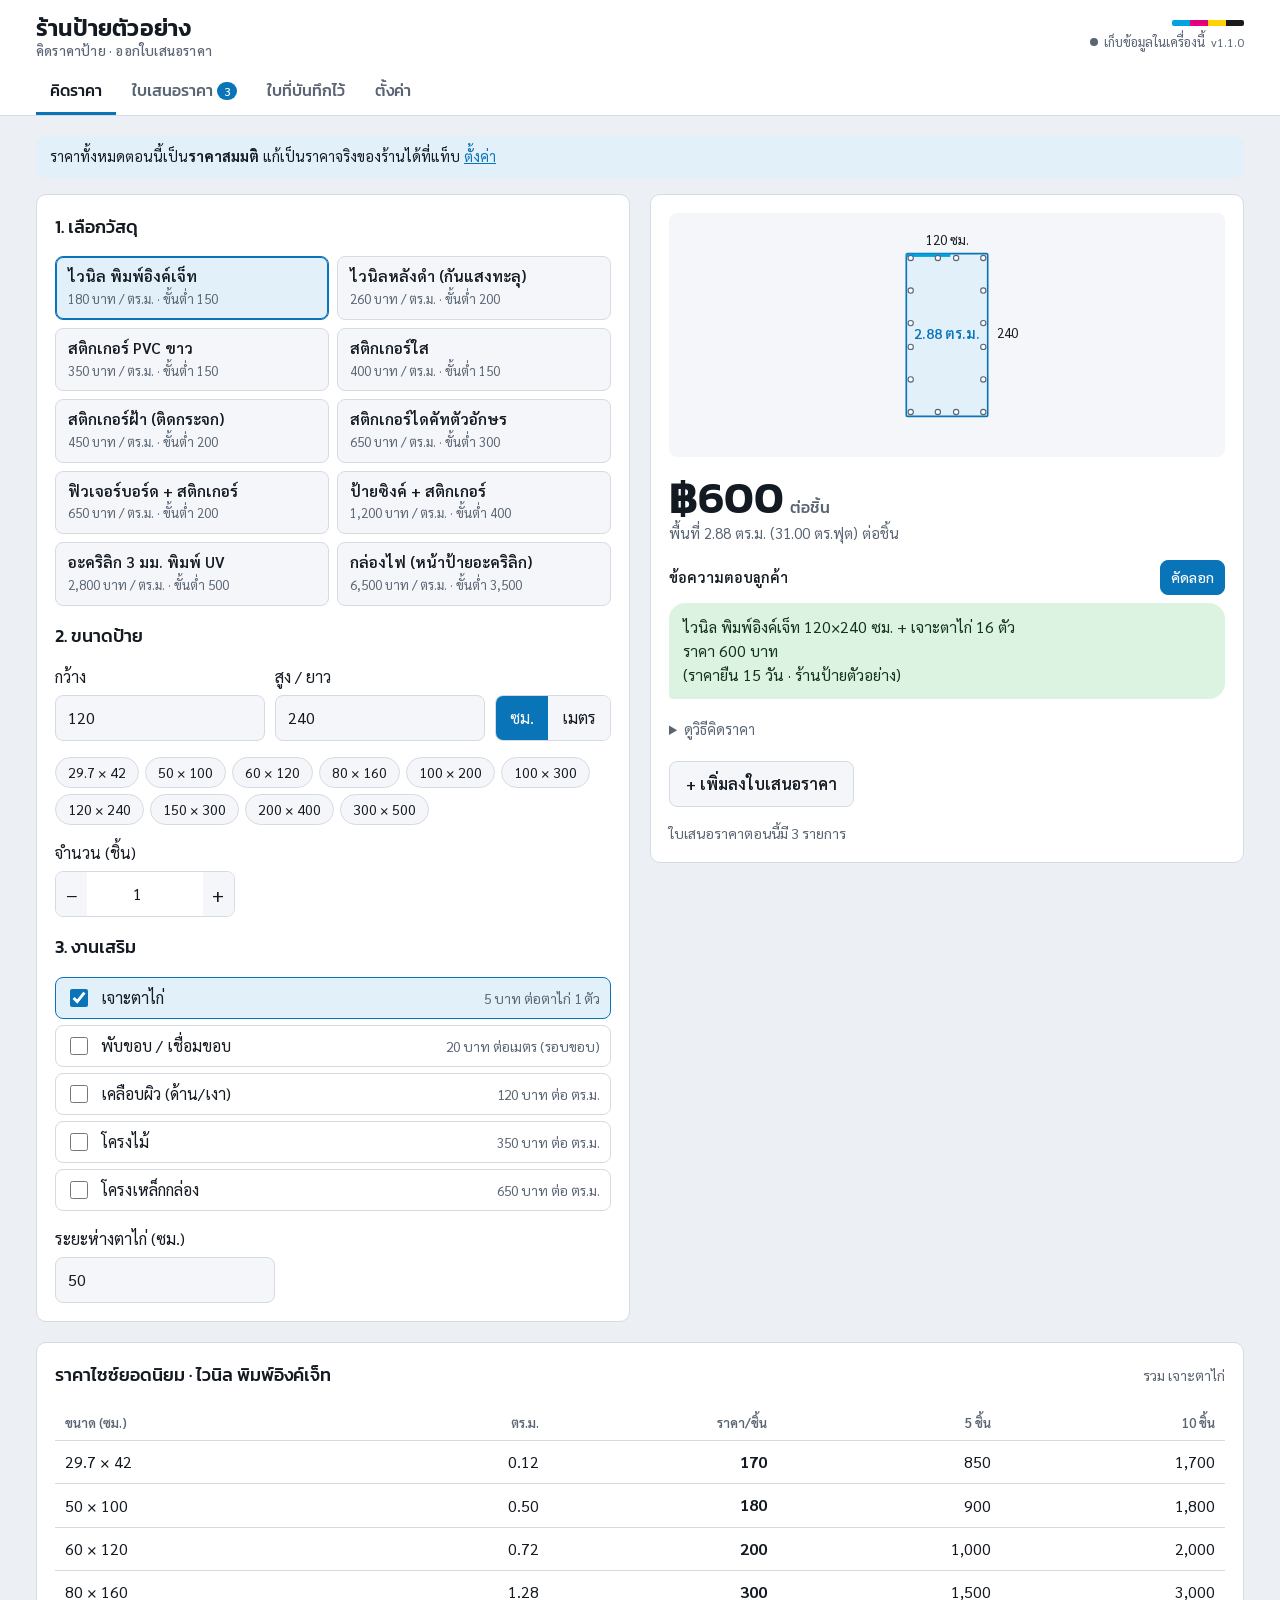
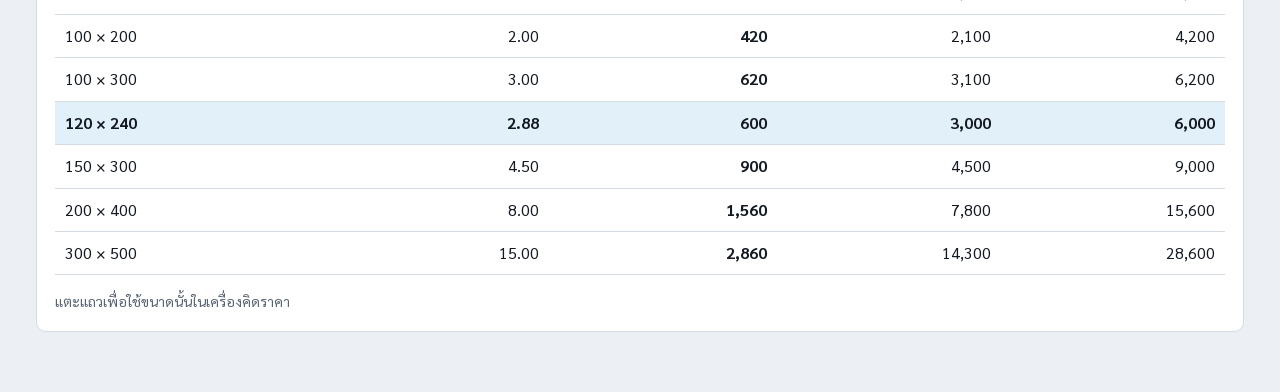
==== commit 8ae5d8fb: "Sign shop app v1.1.0: receipts and company settings - Receipt for every payment (deposit, extra, bal" ====
--- a/signshop/index.html
+++ b/signshop/index.html
@@ -6,7 +6,7 @@
 <title>คิดราคาป้าย</title>
 <meta name="description" content="คิดราคาป้าย ออกใบเสนอราคา ใบสั่งงานช่าง ติดตามมัดจำ สำหรับร้านป้าย">
 <meta name="theme-color" content="#0a74b8">
-<meta name="app-version" content="1.0.0">
+<meta name="app-version" content="1.1.0">
 <link rel="manifest" href="manifest.webmanifest">
 <link rel="icon" type="image/png" sizes="192x192" href="icons/icon-192.png">
 <link rel="apple-touch-icon" href="icons/apple-touch-icon.png">
@@ -169,6 +169,21 @@
 .paper .ph { display: flex; justify-content: space-between; gap: 16px; align-items: flex-start; flex-wrap: wrap; }
 .paper .shop b { font-family: "Kanit", "Sarabun", sans-serif; font-weight: 600; font-size: 19px; display: block; line-height: 1.25; }
 .paper .shop div { font-size: 12px; color: #4a4f57; white-space: pre-line; }
+.paper .ph { flex-wrap: nowrap; }
+.paper .brand-blk { display: flex; gap: 12px; align-items: flex-start; min-width: 0; flex: 1 1 auto; }
+.paper .brand-blk img { max-height: 56px; max-width: 96px; object-fit: contain; flex: 0 0 auto; }
+.paper .doc-title { flex: 0 1 auto; max-width: 48%; }
+.paper .doc-title b { text-wrap: balance; }
+@media (max-width: 560px) { .paper .ph { flex-wrap: wrap; } .paper .doc-title { max-width: none; } }
+.paper .shop .co { color: var(--paper-ink); font-weight: 600; font-size: 12.5px; }
+.paper .paid-stamp { display: inline-block; border: 2px solid #1f7a4a; color: #1f7a4a; border-radius: 4px; padding: 2px 10px; font-weight: 700; font-size: 12px; letter-spacing: .5px; margin-top: 6px; }
+.paper .received { margin-top: 10px; font-size: 12.5px; }
+#paperSeg { display: flex; width: 100%; }
+#paperSeg button { flex: 1 1 0; padding: 10px 8px; }
+.logo-row { display: flex; gap: 12px; align-items: center; flex-wrap: wrap; }
+.logo-box { width: 140px; height: 70px; border: 1px dashed var(--line); border-radius: 8px; display: flex; align-items: center; justify-content: center; background: var(--paper); color: var(--muted); font-size: .8rem; overflow: hidden; }
+.logo-box img { max-width: 100%; max-height: 100%; object-fit: contain; }
+.pay .rc { border: 0; background: none; color: var(--accent); cursor: pointer; font-weight: 600; padding: 0 4px; }
 .paper .doc-title { text-align: right; }
 .paper .doc-title b { font-family: "Kanit", "Sarabun", sans-serif; font-weight: 600; font-size: 20px; display: block; line-height: 1.2; }
 .paper .doc-title span { font-size: 11px; letter-spacing: 2px; color: #4a4f57; }
@@ -298,7 +313,7 @@
       <a href="#calc" data-tab="calc">คิดราคา</a>
       <a href="#quote" data-tab="quote">ใบเสนอราคา<span class="count" id="itemCount">0</span></a>
       <a href="#history" data-tab="history">ใบที่บันทึกไว้</a>
-      <a href="#prices" data-tab="prices">ตั้งราคา</a>
+      <a href="#prices" data-tab="prices">ตั้งค่า</a>
     </nav>
   </div>
 </header>
@@ -306,7 +321,7 @@
 
 <main>
   <div class="wrap">
-    <div class="notice" id="exampleNotice">ราคาทั้งหมดตอนนี้เป็น<b>ราคาสมมติ</b> แก้เป็นราคาจริงของร้านได้ที่แท็บ <a href="#prices">ตั้งราคา</a></div>
+    <div class="notice" id="exampleNotice">ราคาทั้งหมดตอนนี้เป็น<b>ราคาสมมติ</b> แก้เป็นราคาจริงของร้านได้ที่แท็บ <a href="#prices">ตั้งค่า</a></div>
 
     <!-- ===== CALCULATOR ===== -->
     <section id="tab-calc" data-view="calc">
@@ -376,6 +391,10 @@
             <div class="field"><label for="qDate">วันที่</label><input type="date" id="qDate" style="width:100%;padding:9px 12px;border:1px solid var(--line);border-radius:8px;background:var(--surface-2)"></div>
           </div>
           <div class="field"><label for="qAddr">ที่อยู่ / หมายเหตุลูกค้า</label><input type="text" id="qAddr" autocomplete="off"></div>
+          <div class="row">
+            <div class="field" style="flex:2 1 200px"><label for="qTax">เลขผู้เสียภาษีลูกค้า (ถ้าลูกค้าเป็นบริษัท)</label><input type="text" id="qTax" autocomplete="off" inputmode="numeric"></div>
+            <div class="field"><label for="qBranch">สาขาลูกค้า</label><input type="text" id="qBranch" autocomplete="off" placeholder="สำนักงานใหญ่"></div>
+          </div>
 
           <h3>รายการ</h3>
           <div class="items" id="itemsEd"></div>
@@ -395,6 +414,7 @@
           <div class="next" id="payNext"></div>
           <div class="row">
             <div class="field" style="flex:0 1 150px"><label for="pType">ประเภท</label><select id="pType"><option>มัดจำ</option><option>ชำระเพิ่ม</option><option>ชำระส่วนที่เหลือ</option></select></div>
+            <div class="field" style="flex:0 1 130px"><label for="pMethod">ชำระโดย</label><select id="pMethod"><option>โอนเงิน</option><option>เงินสด</option><option>เช็ค</option><option>บัตรเครดิต</option></select></div>
             <div class="field"><label for="pAmt">รับจริง (บาท)</label><input type="number" id="pAmt" min="0" step="any" inputmode="decimal"></div>
             <button class="btn primary" id="addPay" type="button">บันทึกรับเงิน</button>
           </div>
@@ -408,7 +428,10 @@
             <button class="btn" id="copyText" type="button">คัดลอกข้อความส่ง LINE</button>
             <button class="btn" id="printBtn" type="button">พิมพ์ / PDF</button>
           </div>
-          <div class="seg" role="group" aria-label="เลือกเอกสาร" id="paperSeg"><button type="button" data-mode="quote" aria-pressed="true">ใบเสนอราคา</button><button type="button" data-mode="job" aria-pressed="false">ใบสั่งงานช่าง (ไม่มีราคา)</button></div>
+          <div class="seg" role="group" aria-label="เลือกเอกสาร" id="paperSeg"><button type="button" data-mode="quote" aria-pressed="true">ใบเสนอราคา</button><button type="button" data-mode="receipt" aria-pressed="false">ใบเสร็จรับเงิน</button><button type="button" data-mode="job" aria-pressed="false">ใบสั่งงานช่าง</button></div>
+          <div class="row" id="rcptFields" hidden>
+            <div class="field"><label for="rcptPick">ใบเสร็จของการรับเงินครั้งไหน</label><select id="rcptPick"></select></div>
+          </div>
           <div class="row" id="jobFields" hidden>
             <div class="field"><label for="jDue">นัดส่ง</label><input type="date" id="jDue" style="width:100%;padding:9px 12px;border:1px solid var(--line);border-radius:8px;background:var(--surface-2)"></div>
             <div class="field"><label for="jMachine">เครื่อง / ช่าง</label><input type="text" id="jMachine" placeholder="เช่น เครื่องพิมพ์ 1"></div>
@@ -451,15 +474,29 @@
         </div>
 
         <div class="card">
-          <h2>ข้อมูลร้าน (แสดงบนใบเสนอราคา)</h2>
-          <div class="field"><label for="sName">ชื่อร้าน</label><input type="text" id="sName" data-shop="name"></div>
+          <h2>ข้อมูลร้าน / บริษัท</h2>
+          <p class="muted" style="margin:0">แสดงที่หัวใบเสนอราคา ใบเสร็จรับเงิน และใบสั่งงานช่าง</p>
+          <div class="logo-row">
+            <div class="logo-box" id="logoPreview"></div>
+            <div class="actions">
+              <label class="btn small" for="sLogo">เลือกรูปโลโก้</label><input type="file" id="sLogo" accept="image/*" hidden>
+              <button class="btn small danger" type="button" id="rmLogo">ลบโลโก้</button>
+            </div>
+          </div>
+          <div class="field"><label for="sName">ชื่อร้าน (ตัวใหญ่บนหัวเอกสาร)</label><input type="text" id="sName" data-shop="name"></div>
+          <div class="row">
+            <div class="field" style="flex:2 1 220px"><label for="sCompany">ชื่อบริษัท / ชื่อจดทะเบียน (ถ้ามี)</label><input type="text" id="sCompany" data-shop="company" placeholder="เช่น บริษัท ป้ายดี จำกัด"></div>
+            <div class="field"><label for="sBranch">สาขา</label><input type="text" id="sBranch" data-shop="branch" placeholder="สำนักงานใหญ่"></div>
+          </div>
+          <div class="field"><label for="sTax">เลขประจำตัวผู้เสียภาษี 13 หลัก (ถ้ามี)</label><input type="text" id="sTax" data-shop="taxId" inputmode="numeric"></div>
           <div class="field"><label for="sAddr">ที่อยู่</label><textarea id="sAddr" rows="2" data-shop="address"></textarea></div>
           <div class="row">
             <div class="field"><label for="sPhone">โทร</label><input type="text" id="sPhone" data-shop="phone"></div>
             <div class="field"><label for="sLine">LINE</label><input type="text" id="sLine" data-shop="line"></div>
           </div>
-          <div class="field"><label for="sTax">เลขประจำตัวผู้เสียภาษี (ถ้ามี)</label><input type="text" id="sTax" data-shop="taxId"></div>
           <div class="field"><label for="sBank">บัญชีรับโอน</label><input type="text" id="sBank" data-shop="bank"></div>
+          <div class="field"><label for="sReceiver">ชื่อผู้รับเงิน (ลงท้ายใบเสร็จ)</label><input type="text" id="sReceiver" data-shop="receiver"></div>
+          <label class="toggle"><input type="checkbox" id="sVatReg" data-shop="vatReg"> จดทะเบียน VAT แล้ว (ใบเสร็จของงานที่คิด VAT จะออกเป็น ใบเสร็จรับเงิน/ใบกำกับภาษี)</label>
           <div class="field"><label for="sNote">เงื่อนไขเริ่มต้นท้ายใบ</label><textarea id="sNote" rows="3" data-shop="note"></textarea></div>
           <div class="row">
             <div class="field"><label for="sValid">ยืนราคา (วัน)</label><input type="number" id="sValid" min="1" data-shop="validDays" data-num="1"></div>
@@ -483,7 +520,7 @@
         </div>
       </div>
       <div class="savebar">
-        <button class="btn primary" id="saveCfg" type="button">บันทึกราคา</button>
+        <button class="btn primary" id="saveCfg" type="button">บันทึกการตั้งค่า</button>
         <button class="btn" id="resetCfg" type="button">ยกเลิกที่แก้</button>
         <span class="muted" id="cfgState"></span>
       </div>
@@ -547,7 +584,8 @@
     phone: '08x-xxx-xxxx', line: '@yourshop', taxId: '',
     bank: 'กสิกรไทย 000-0-00000-0 ชื่อบัญชี ร้านป้ายตัวอย่าง',
     note: 'ราคานี้รวมค่าออกแบบเบื้องต้น แก้แบบได้ 2 ครั้ง\nเริ่มผลิตหลังยืนยันแบบและชำระมัดจำ ใช้เวลา 1-3 วันทำการ',
-    validDays: 15, deposit: 50, vat: false, roundTo: 10
+    validDays: 15, deposit: 50, vat: false, roundTo: 10,
+    company: '', branch: '', receiver: '', vatReg: false, logo: ''
   },
   materials: [
     { id: 'vinyl', name: 'ไวนิล พิมพ์อิงค์เจ็ท', price: 180, min: 150 },
@@ -754,7 +792,8 @@
     <div class="tile ${t.bal > 0 && t.paid > 0 ? 'hot' : ''}"><span>ค้างชำระ</span><b>${fmt(t.bal)}</b></div>`;
   const nx = $('#payNext'); nx.className = 'next s-' + t.st; nx.textContent = t.msg;
   const pays = quote.payments || [];
-  $('#payList').innerHTML = pays.map((p, i) => `<div class="pay"><span>${thDate(p.date)} · ${esc(p.type)}</span><span>฿${fmt(p.amount)} <button class="rm" type="button" data-rmpay="${i}" aria-label="ลบรายการรับเงิน ${i + 1}">×</button></span></div>`).join('');
+  $('#payList').innerHTML = pays.map((p, i) => `<div class="pay"><span>${thDate(p.date)} · ${esc(p.type)}${p.method ? ` (${esc(p.method)})` : ''}</span><span>฿${fmt(p.amount)} <button class="rc" type="button" data-rcpt="${i}">ใบเสร็จ${p.receiptNo ? ' ' + esc(p.receiptNo) : ''}</button><button class="rm" type="button" data-rmpay="${i}" aria-label="ลบรายการรับเงิน ${i + 1}">×</button></span></div>`).join('');
+  renderRcptPick();
   const sug = t.paid < t.dep ? t.dep - t.paid : t.bal;
   $('#pAmt').placeholder = sug > 0 ? fmt0(sug) : '0';
   $('#pType').value = t.paid <= 0 && t.dep > 0 ? 'มัดจำ' : (t.paid >= t.dep ? 'ชำระส่วนที่เหลือ' : 'ชำระเพิ่ม');
@@ -769,6 +808,8 @@
 function renderQuoteForm() {
   $('#qHeading').textContent = quote.id ? `แก้ไข ${quote.no}` : 'ใบเสนอราคาใหม่';
   $('#qName').value = quote.customer.name; $('#qPhone').value = quote.customer.phone; $('#qAddr').value = quote.customer.addr;
+  $('#qTax').value = quote.customer.taxId || ''; $('#qBranch').value = quote.customer.branch || '';
+  receiptIdx = -1;
   $('#qDate').value = quote.date; $('#qDisc').value = quote.discount || ''; $('#qDep').value = quote.deposit;
   $('#qVat').checked = !!quote.vat; $('#qNote').value = quote.note || '';
   const j = quote.job || {};
@@ -794,7 +835,82 @@
 function renderSvcChips() {
   $('#svcChips').innerHTML = config.services.map((s, i) => `<button type="button" class="chip" data-svc="${i}">+ ${esc(s.name)} ${fmt0(s.price)}</button>`).join('');
 }
-let paperMode = 'quote';
+let paperMode = 'quote', receiptIdx = -1;
+/* shared document parts */
+function docHead(title, en, opts = {}) {
+  const s = config.shop;
+  const coLine = s.company ? `${s.company}${s.branch ? ` (${s.branch})` : ''}` : '';
+  const contact = opts.internal ? 'ใช้ภายในร้าน · ไม่แสดงราคา'
+    : [s.address, [s.phone && `โทร ${s.phone}`, s.line && `LINE ${s.line}`].filter(Boolean).join(' · '), s.taxId && `เลขประจำตัวผู้เสียภาษี ${s.taxId}${!s.company && s.branch ? ` (${s.branch})` : ''}`].filter(Boolean).join('\n');
+  return `<div class="ph">
+      <div class="brand-blk">${s.logo ? `<img src="${esc(s.logo)}" alt="">` : ''}<div class="shop"><b>${esc(s.name)}</b>${coLine && !opts.internal ? `<div class="co">${esc(coLine)}</div>` : ''}<div>${esc(contact)}</div></div></div>
+      <div class="doc-title"><b>${title}</b><span>${en}</span>${opts.stamp ? `<div><span class="paid-stamp">${opts.stamp}</span></div>` : ''}</div>
+    </div>
+    <div class="strip"><i></i><i></i><i></i><i></i></div>`;
+}
+function custBox(q, withTax) {
+  const c = q.customer || {};
+  return `<div class="box"><div class="k">ลูกค้า</div><b>${esc(c.name) || '-'}</b>${c.addr ? `<div>${esc(c.addr)}</div>` : ''}${c.phone ? `<div>โทร ${esc(c.phone)}</div>` : ''}${withTax && c.taxId ? `<div>เลขประจำตัวผู้เสียภาษี ${esc(c.taxId)}${c.branch ? ` (${esc(c.branch)})` : ''}</div>` : ''}</div>`;
+}
+function nextReceiptNo(dateIso) {
+  const d = new Date((dateIso || todayISO()) + 'T00:00:00');
+  const prefix = `RE${String((d.getFullYear() + 543) % 100).padStart(2, '0')}${String(d.getMonth() + 1).padStart(2, '0')}-`;
+  let max = 0;
+  const scan = q => (q.payments || []).forEach(p => { if (p.receiptNo && p.receiptNo.startsWith(prefix)) max = Math.max(max, parseInt(p.receiptNo.slice(prefix.length)) || 0); });
+  quotes.forEach(scan); scan(quote);
+  return prefix + String(max + 1).padStart(3, '0');
+}
+const isTaxInvoice = q => !!(config.shop.vatReg && config.shop.taxId && q.vat);
+function renderReceiptPaper() {
+  const s = config.shop, q = quote, pays = q.payments || [];
+  if (!pays.length) {
+    $('#paper').innerHTML = docHead('ใบเสร็จรับเงิน', 'RECEIPT') + `<div class="empty" style="margin:20px 0;color:#666;border-color:#ccc">ยังไม่มีการรับเงินในใบนี้<br>บันทึกรับเงินที่ส่วน “มัดจำ และยอดค้าง” ก่อน แล้วใบเสร็จจะขึ้นที่นี่</div>`;
+    return;
+  }
+  if (receiptIdx < 0 || receiptIdx >= pays.length) receiptIdx = pays.length - 1;
+  const p = pays[receiptIdx];
+  if (!p.receiptNo) { p.receiptNo = nextReceiptNo(p.date); saveDraft(); }
+  const t = totals(q), tax = isTaxInvoice(q);
+  const prev = pays.slice(0, receiptIdx).reduce((a, x) => a + num(x.amount), 0);
+  const amt = num(p.amount), left = Math.max(0, Math.round((t.grand - prev - amt) * 100) / 100);
+  const full = receiptIdx === 0 && amt >= t.grand - 0.004;
+  let rows;
+  if (full) {
+    rows = q.items.map((it, i) => `<tr><td class="c">${i + 1}</td><td>${esc(it.desc) || '-'}${it.detail ? `<small>${esc(it.detail)}</small>` : ''}</td><td class="num">${fmt0(it.qty)}</td><td class="num">${fmt(it.price)}</td><td class="num">${fmt(num(it.qty) * num(it.price))}</td></tr>`).join('');
+  } else {
+    const summary = q.items.map(it => `${it.desc}${num(it.qty) > 1 ? ` × ${fmt0(it.qty)}` : ''}`).join(', ');
+    rows = `<tr><td class="c">1</td><td>${esc(p.type)}ค่างาน ตามใบเสนอราคาเลขที่ ${esc(q.no || '-')}<small>${esc(summary)}</small></td><td class="num">1</td><td class="num">${fmt(amt)}</td><td class="num">${fmt(amt)}</td></tr>`;
+  }
+  const base = tax ? (full ? t.after : Math.round(amt * 10000 / 107) / 100) : 0;
+  const vat = tax ? (full ? t.vat : Math.round((amt - base) * 100) / 100) : 0;
+  const lines = full
+    ? `<div><span>รวมเป็นเงิน</span><span>${fmt(t.sub)}</span></div>${t.disc ? `<div><span>ส่วนลด</span><span>-${fmt(t.disc)}</span></div>` : ''}${tax || q.vat ? `<div><span>มูลค่าก่อนภาษี</span><span>${fmt(t.after)}</span></div><div><span>ภาษีมูลค่าเพิ่ม 7%</span><span>${fmt(t.vat)}</span></div>` : ''}<div class="grand"><span>รับชำระครั้งนี้</span><span>${fmt(amt)}</span></div>`
+    : `${tax ? `<div><span>มูลค่าก่อนภาษี</span><span>${fmt(base)}</span></div><div><span>ภาษีมูลค่าเพิ่ม 7%</span><span>${fmt(vat)}</span></div>` : ''}<div class="grand"><span>รับชำระครั้งนี้</span><span>${fmt(amt)}</span></div><div><span>ยอดงานทั้งหมด</span><span>${fmt(t.grand)}</span></div>${prev > 0 ? `<div><span>ชำระก่อนหน้า</span><span>${fmt(prev)}</span></div>` : ''}<div style="font-weight:700"><span>คงเหลือชำระ</span><span>${fmt(left)}</span></div>`;
+  $('#paper').innerHTML = docHead(tax ? 'ใบเสร็จรับเงิน / ใบกำกับภาษี' : 'ใบเสร็จรับเงิน', tax ? 'RECEIPT / TAX INVOICE' : 'RECEIPT', { stamp: left <= 0 ? 'ชำระครบแล้ว' : '' }) + `
+    <div class="meta">
+      ${custBox(q, true)}
+      <div class="box kv"><span>เลขที่</span><b>${esc(p.receiptNo)}</b><span>วันที่</span><span>${thDate(p.date)}</span><span>อ้างอิง</span><span>${esc(q.no || '-')}</span><span>ชำระโดย</span><span>${esc(p.method || 'โอนเงิน')}</span></div>
+    </div>
+    <table><thead><tr><th class="c" style="width:36px">#</th><th>รายการ</th><th class="num" style="width:56px">จำนวน</th><th class="num" style="width:96px">ราคา/หน่วย</th><th class="num" style="width:104px">จำนวนเงิน</th></tr></thead><tbody>${rows}</tbody></table>
+    <div class="tot">
+      <div class="baht"><span class="k">จำนวนเงินที่รับ (ตัวอักษร)</span>(${bahtText(amt)})</div>
+      <div class="lines">${lines}</div>
+    </div>
+    <div class="received">ได้รับเงินจำนวนข้างต้นไว้ถูกต้องแล้ว${p.method === 'เช็ค' ? ' (กรณีชำระด้วยเช็ค ใบเสร็จนี้สมบูรณ์เมื่อเรียกเก็บเงินได้แล้ว)' : ''}</div>
+    <div class="sign"><div>ผู้จ่ายเงิน</div><div>${s.receiver ? `${esc(s.receiver)}<br>` : ''}ผู้รับเงิน / วันที่ ${thDate(p.date)}</div></div>`;
+}
+function renderRcptPick() {
+  const pays = quote.payments || [];
+  if (receiptIdx < 0 || receiptIdx >= pays.length) receiptIdx = pays.length - 1;
+  $('#rcptPick').innerHTML = pays.map((p, i) => `<option value="${i}" ${i === receiptIdx ? 'selected' : ''}>${esc(p.receiptNo || 'ใบใหม่')} · ${thDate(p.date)} · ${esc(p.type)} ฿${fmt(p.amount)}</option>`).join('');
+  $('#rcptFields').hidden = paperMode !== 'receipt' || pays.length < 2;
+}
+function setPaperMode(m) {
+  paperMode = m;
+  $$('#paperSeg button').forEach(x => x.setAttribute('aria-pressed', x.dataset.mode === m));
+  $('#jobFields').hidden = m !== 'job';
+  renderRcptPick(); renderPaper();
+}
 function renderJobPaper() {
   const s = config.shop, q = quote, j = q.job || {};
   const jobNo = (q.no || nextNo(q.date)).replace(/^QT/, 'JOB');
@@ -802,14 +918,9 @@
   const rows = signs.length ? signs.map((it, i) => `<tr><td class="c">${i + 1}</td><td><b>${esc(it.size)}</b></td><td class="c"><b>${fmt0(it.qty)}</b></td><td>${esc(it.mat || it.desc)}</td><td>${esc(it.finish || '-')}</td><td class="num">${it.area ? (num(it.area) * num(it.qty)).toFixed(2) : '-'}</td></tr>`).join('')
     : `<tr><td colspan="6" class="c" style="color:#888;padding:18px">ยังไม่มีป้ายที่มีขนาด เพิ่มจากแท็บคิดราคา</td></tr>`;
   const totalArea = signs.reduce((a, it) => a + num(it.area) * num(it.qty), 0);
-  $('#paper').innerHTML = `
-    <div class="ph">
-      <div class="shop"><b>${esc(s.name)}</b><div>ใช้ภายในร้าน · ไม่แสดงราคา</div></div>
-      <div class="doc-title"><b>ใบสั่งงานช่าง</b><span>WORK ORDER</span></div>
-    </div>
-    <div class="strip"><i></i><i></i><i></i><i></i></div>
+  $('#paper').innerHTML = docHead('ใบสั่งงานช่าง', 'WORK ORDER', { internal: true }) + `
     <div class="meta">
-      <div class="box"><div class="k">ลูกค้า</div><b>${esc(q.customer.name) || '-'}</b>${q.customer.phone ? `<div>โทร ${esc(q.customer.phone)}</div>` : ''}${q.customer.addr ? `<div>${esc(q.customer.addr)}</div>` : ''}</div>
+      ${custBox(q, false)}
       <div class="box kv"><span>เลขงาน</span><b>${esc(jobNo)}</b><span>วันรับงาน</span><span>${thDate(q.date)}</span><span>นัดส่ง</span><b>${j.due ? thDate(j.due) : '-'}</b><span>เครื่อง/ช่าง</span><span>${esc(j.machine) || '-'}</span></div>
     </div>
     <table><thead><tr><th class="c" style="width:32px">#</th><th>ขนาด</th><th class="c" style="width:56px">จำนวน</th><th>วัสดุ</th><th>งานเก็บ</th><th class="num" style="width:80px">พื้นที่รวม ตร.ม.</th></tr></thead><tbody>${rows}</tbody></table>
@@ -820,20 +931,16 @@
 }
 function renderPaper() {
   if (paperMode === 'job') return renderJobPaper();
+  if (paperMode === 'receipt') return renderReceiptPaper();
   const s = config.shop, q = quote, t = totals(q);
   const valid = addDays(q.date || todayISO(), num(s.validDays) || 15);
-  const contact = [s.address, [s.phone && `โทร ${s.phone}`, s.line && `LINE ${s.line}`].filter(Boolean).join(' · '), s.taxId && `เลขผู้เสียภาษี ${s.taxId}`].filter(Boolean).join('\n');
   const rows = q.items.length ? q.items.map((it, i) => `<tr><td class="c">${i + 1}</td><td>${esc(it.desc) || '-'}${it.detail ? `<small>${esc(it.detail)}</small>` : ''}</td><td class="num">${fmt0(it.qty)}</td><td class="num">${fmt(it.price)}</td><td class="num">${fmt(num(it.qty) * num(it.price))}</td></tr>`).join('')
     : `<tr><td colspan="5" class="c" style="color:#888;padding:18px">ยังไม่มีรายการ</td></tr>`;
   $('#paper').innerHTML = `
     ${q.example ? '<div class="ex">ตัวอย่าง</div>' : ''}
-    <div class="ph">
-      <div class="shop"><b>${esc(s.name)}</b><div>${esc(contact)}</div></div>
-      <div class="doc-title"><b>ใบเสนอราคา</b><span>QUOTATION</span></div>
-    </div>
-    <div class="strip"><i></i><i></i><i></i><i></i></div>
+    ${docHead('ใบเสนอราคา', 'QUOTATION')}
     <div class="meta">
-      <div class="box"><div class="k">ลูกค้า</div><b>${esc(q.customer.name) || '-'}</b>${q.customer.phone ? `<div>โทร ${esc(q.customer.phone)}</div>` : ''}${q.customer.addr ? `<div>${esc(q.customer.addr)}</div>` : ''}</div>
+      ${custBox(q, true)}
       <div class="box kv"><span>เลขที่</span><b>${esc(q.no || nextNo(q.date))}</b><span>วันที่</span><span>${thDate(q.date)}</span><span>ยืนราคาถึง</span><span>${thDate(valid)}</span></div>
     </div>
     <table><thead><tr><th class="c" style="width:36px">#</th><th>รายการ</th><th class="num" style="width:56px">จำนวน</th><th class="num" style="width:96px">ราคา/หน่วย</th><th class="num" style="width:104px">จำนวนเงิน</th></tr></thead><tbody>${rows}</tbody></table>
@@ -905,8 +1012,41 @@
       <input type="number" min="0" data-list="services" data-i="${i}" data-k="price" value="${esc(s.price)}" aria-label="ราคา ${esc(s.name)}">
       <button class="rm" type="button" data-rmrow="services" data-i="${i}" aria-label="ลบ ${esc(s.name)}">×</button></div>`).join('');
   $$('[data-shop]').forEach(el => { const v = c.shop[el.dataset.shop]; if (el.type === 'checkbox') el.checked = !!v; else el.value = v ?? ''; });
+  renderLogoPreview();
   setCfgState();
 }
+function renderLogoPreview() {
+  const logo = cfgDraft.shop.logo;
+  $('#logoPreview').innerHTML = logo ? `<img src="${esc(logo)}" alt="โลโก้ร้าน">` : 'ยังไม่มีโลโก้';
+  $('#rmLogo').hidden = !logo;
+}
+function shrinkImage(file, maxW = 480, maxH = 240) {
+  return new Promise((resolve, reject) => {
+    const r = new FileReader();
+    r.onerror = reject;
+    r.onload = () => {
+      const img = new Image();
+      img.onerror = reject;
+      img.onload = () => {
+        const k = Math.min(1, maxW / img.width, maxH / img.height);
+        const c = document.createElement('canvas');
+        c.width = Math.max(1, Math.round(img.width * k)); c.height = Math.max(1, Math.round(img.height * k));
+        c.getContext('2d').drawImage(img, 0, 0, c.width, c.height);
+        let url = c.toDataURL('image/png');
+        if (url.length > 150000) { const ctx = c.getContext('2d'); ctx.globalCompositeOperation = 'destination-over'; ctx.fillStyle = '#ffffff'; ctx.fillRect(0, 0, c.width, c.height); url = c.toDataURL('image/jpeg', 0.85); }
+        resolve(url);
+      };
+      img.src = r.result;
+    };
+    r.readAsDataURL(file);
+  });
+}
+$('#sLogo').addEventListener('change', async e => {
+  const f = e.target.files && e.target.files[0]; e.target.value = ''; if (!f) return;
+  try { cfgDraft.shop.logo = await shrinkImage(f); markCfgDirty(); renderLogoPreview(); toast('ใส่โลโก้แล้ว กด “บันทึกการตั้งค่า” เพื่อใช้งาน'); }
+  catch { toast('เปิดรูปนี้ไม่ได้ ลองใช้ไฟล์ PNG หรือ JPG'); }
+});
+$('#rmLogo').addEventListener('click', () => { cfgDraft.shop.logo = ''; markCfgDirty(); renderLogoPreview(); });
 function setCfgState() { $('#cfgState').textContent = cfgDirty ? 'มีการแก้ไขที่ยังไม่บันทึก' : (mode === 'cloud' ? 'ราคาตรงกับที่บันทึกไว้' : 'ราคาเก็บไว้ในเครื่องนี้'); $('#resetCfg').disabled = !cfgDirty; }
 function markCfgDirty() { cfgDirty = true; setCfgState(); }
 
@@ -983,7 +1123,7 @@
 function pickSize(tr) { const f = calcS.unit === 'm' ? 0.01 : 1; calcS.w = +(tr.dataset.w * f).toFixed(3); calcS.h = +(tr.dataset.h * f).toFixed(3); saveCalc(); renderCalcInputs(); renderResult(); window.scrollTo({ top: 0, behavior: 'smooth' }); }
 
 /* ---------- events: quote ---------- */
-const custMap = { '#qName': 'name', '#qPhone': 'phone', '#qAddr': 'addr' };
+const custMap = { '#qName': 'name', '#qPhone': 'phone', '#qAddr': 'addr', '#qTax': 'taxId', '#qBranch': 'branch' };
 for (const [sel, k] of Object.entries(custMap)) $(sel).addEventListener('input', e => { touchQuote(); quote.customer[k] = e.target.value; renderQuoteLive(); });
 $('#qDate').addEventListener('input', e => { quote.date = e.target.value || todayISO(); renderQuoteLive(); });
 $('#qDisc').addEventListener('input', e => { quote.discount = num(e.target.value); renderQuoteLive(); });
@@ -1043,7 +1183,8 @@
     try { await document.fonts.ready; } catch {}
     const canvas = await window.html2canvas($('#paper'), { scale: 2, backgroundColor: '#ffffff', windowWidth: 1100, onclone: d => d.getElementById('paper').classList.add('export') });
     const blob = await new Promise(r => canvas.toBlob(r, 'image/png'));
-    const name = `${paperMode === 'job' ? (quote.no || nextNo(quote.date)).replace(/^QT/, 'JOB') : (quote.no || nextNo(quote.date))}.png`;
+    const rp = (quote.payments || [])[receiptIdx];
+    const name = `${paperMode === 'job' ? (quote.no || nextNo(quote.date)).replace(/^QT/, 'JOB') : paperMode === 'receipt' && rp ? rp.receiptNo : (quote.no || nextNo(quote.date))}.png`;
     if (blob) {
       const file = new File([blob], name, { type: 'image/png' });
       if (matchMedia('(pointer: coarse)').matches && navigator.canShare && navigator.canShare({ files: [file] })) {
@@ -1061,21 +1202,25 @@
   if (!(amt > 0)) { toast('ใส่จำนวนเงินที่รับจริงก่อน'); return; }
   if (!quote.items.length) { toast('ยังไม่มีรายการในใบนี้'); return; }
   touchQuote();
-  quote.payments = (quote.payments || []).concat({ id: uid(), date: todayISO(), type: $('#pType').value, amount: amt });
+  const rno = nextReceiptNo(todayISO());
+  quote.payments = (quote.payments || []).concat({ id: uid(), date: todayISO(), type: $('#pType').value, method: $('#pMethod').value, amount: amt, receiptNo: rno });
+  receiptIdx = quote.payments.length - 1;
   $('#pAmt').value = '';
   renderPay(); renderPaper(); saveDraft();
-  await persistQuote(`รับเงิน ฿${fmt(amt)} แล้ว`);
+  await persistQuote(`รับเงิน ฿${fmt(amt)} แล้ว · ใบเสร็จ ${rno}`);
 });
 $('#payList').addEventListener('click', async e => {
+  const rc = e.target.closest('[data-rcpt]');
+  if (rc) { receiptIdx = +rc.dataset.rcpt; setPaperMode('receipt'); $('#paper').scrollIntoView({ behavior: 'smooth', block: 'start' }); return; }
   const b = e.target.closest('[data-rmpay]'); if (!b) return;
   if (b.dataset.armed !== '1') { b.dataset.armed = '1'; b.textContent = 'ลบ?'; setTimeout(() => { if (b.isConnected) { b.dataset.armed = ''; b.textContent = '×'; } }, 3000); return; }
   quote.payments.splice(+b.dataset.rmpay, 1); renderPay(); renderPaper(); saveDraft();
   if (quote.id) await persistQuote('ลบรายการรับเงินแล้ว');
 });
 $('#paperSeg').addEventListener('click', e => {
-  const b = e.target.closest('[data-mode]'); if (!b) return; paperMode = b.dataset.mode;
-  $$('#paperSeg button').forEach(x => x.setAttribute('aria-pressed', x === b)); $('#jobFields').hidden = paperMode !== 'job'; renderPaper();
-});
+  const b = e.target.closest('[data-mode]'); if (b) setPaperMode(b.dataset.mode);
+});
+$('#rcptPick').addEventListener('change', e => { receiptIdx = +e.target.value; renderPaper(); });
 for (const [sel, k] of [['#jDue', 'due'], ['#jMachine', 'machine'], ['#jNote', 'note']]) $(sel).addEventListener('input', e => { quote.job = Object.assign({ due: '', machine: '', note: '' }, quote.job); quote.job[k] = e.target.value; renderPaper(); saveDraft(); });
 $('#histFilter').addEventListener('click', e => { const b = e.target.closest('[data-f]'); if (b) { histFilter = b.dataset.f; renderHistory(); } });
 
@@ -1122,7 +1267,7 @@
   try {
     if (db) await db.doc('shop/config').set(c);
     store.set('config', c);
-    config = normalizeCfg(c); cfgDirty = false; applyConfig(); toast('บันทึกราคาแล้ว');
+    config = normalizeCfg(c); cfgDirty = false; applyConfig(); toast("บันทึกการตั้งค่าแล้ว");
   } catch (err) { toast(err?.code === 'invalid_argument' ? 'บัญชีนี้ไม่มีสิทธิ์แก้ราคา' : 'บันทึกไม่สำเร็จ ลองอีกครั้ง'); }
   finally { btn.disabled = false; }
 });
@@ -1132,8 +1277,8 @@
 setMode('local', 'กำลังเชื่อมต่อ…');
 
 /* ---------- app: version, updates, backup ---------- */
-const APP_VERSION = '1.0.0';
-const CHANGELOG = [{"v": "1.0.0", "date": "2026-11-16", "items": ["คิดราคาป้ายตามขนาดและวัสดุ คิดให้ทั้ง ตร.ม. และ ตร.ฟุต นับจำนวนตาไก่ให้เอง", "ข้อความตอบลูกค้าทาง LINE กดคัดลอกได้ทันที", "ตารางราคาไซซ์ยอดนิยม", "ใบเสนอราคา บันทึกเป็นรูป หรือพิมพ์เป็น PDF ได้", "ใบสั่งงานช่าง (ไม่แสดงราคา)", "ติดตามมัดจำและยอดค้าง ระบบบอกขั้นตอนต่อไปให้", "สำรองและกู้คืนข้อมูลเป็นไฟล์", "ใช้งานได้แม้ไม่มีอินเทอร์เน็ต และอัปเดตเวอร์ชันใหม่ได้ด้วยปุ่มเดียว"]}];
+const APP_VERSION = '1.1.0';
+const CHANGELOG = [{"v": "1.1.0", "date": "2026-11-16", "items": ["ใบเสร็จรับเงิน: ออกได้ทุกครั้งที่รับเงิน (มัดจำ / ชำระเพิ่ม / ส่วนที่เหลือ) เลขที่ใบเสร็จรันอัตโนมัติ RE…", "ใบเสร็จรับเงิน/ใบกำกับภาษี สำหรับร้านที่จด VAT แยกมูลค่าก่อนภาษีและ VAT ให้", "ตั้งค่าข้อมูลบริษัท: ชื่อบริษัท สาขา เลขผู้เสียภาษี ชื่อผู้รับเงิน และใส่โลโก้ร้านได้ (แสดงบนเอกสารทุกใบ)", "ใส่เลขผู้เสียภาษีและสาขาของลูกค้าได้", "บันทึกวิธีชำระเงิน (โอน เงินสด เช็ค บัตร)", "แท็บ “ตั้งราคา” เปลี่ยนชื่อเป็น “ตั้งค่า”"]}, {"v": "1.0.0", "date": "2026-11-16", "items": ["คิดราคาป้ายตามขนาดและวัสดุ คิดให้ทั้ง ตร.ม. และ ตร.ฟุต นับจำนวนตาไก่ให้เอง", "ข้อความตอบลูกค้าทาง LINE กดคัดลอกได้ทันที", "ตารางราคาไซซ์ยอดนิยม", "ใบเสนอราคา บันทึกเป็นรูป หรือพิมพ์เป็น PDF ได้", "ใบสั่งงานช่าง (ไม่แสดงราคา)", "ติดตามมัดจำและยอดค้าง ระบบบอกขั้นตอนต่อไปให้", "สำรองและกู้คืนข้อมูลเป็นไฟล์", "ใช้งานได้แม้ไม่มีอินเทอร์เน็ต และอัปเดตเวอร์ชันใหม่ได้ด้วยปุ่มเดียว"]}];
 function downloadBlob(blob, name) {
   const url = URL.createObjectURL(blob); const a = document.createElement('a');
   a.href = url; a.download = name; document.body.appendChild(a); a.click(); a.remove();
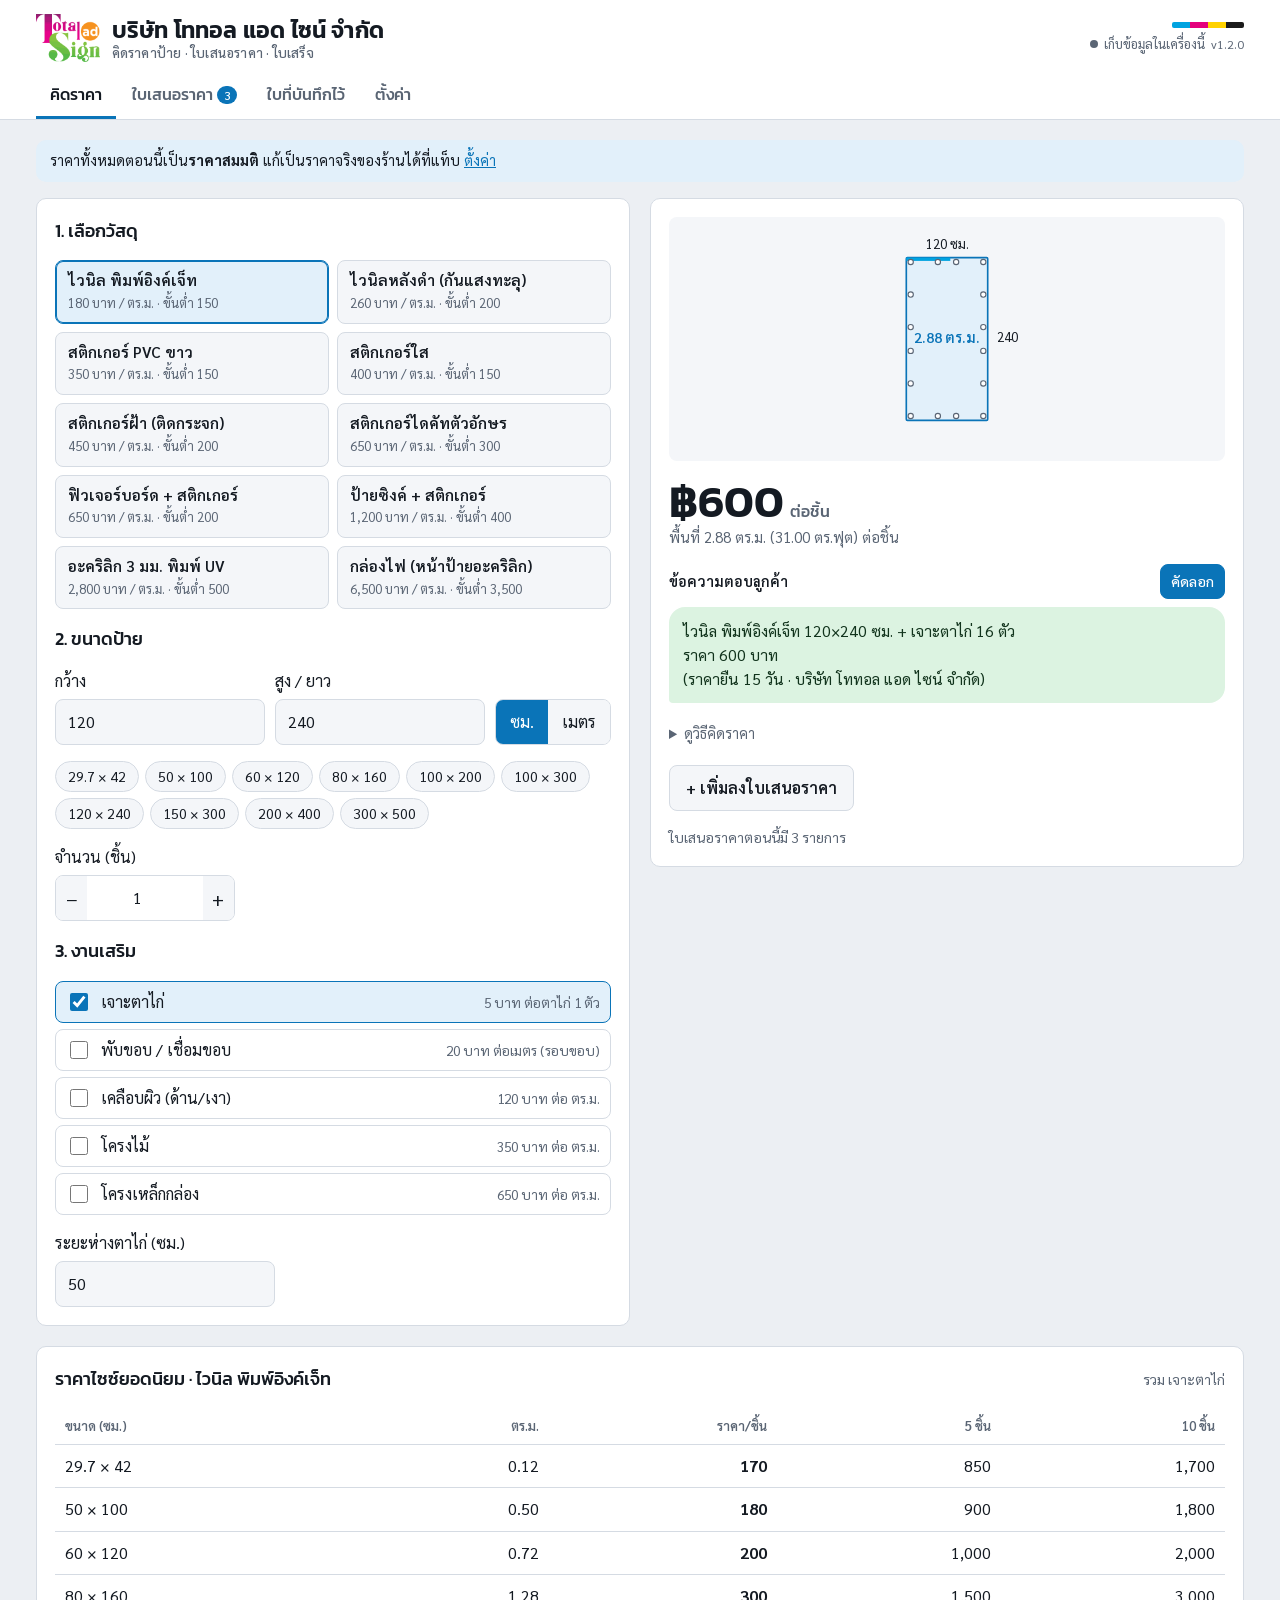
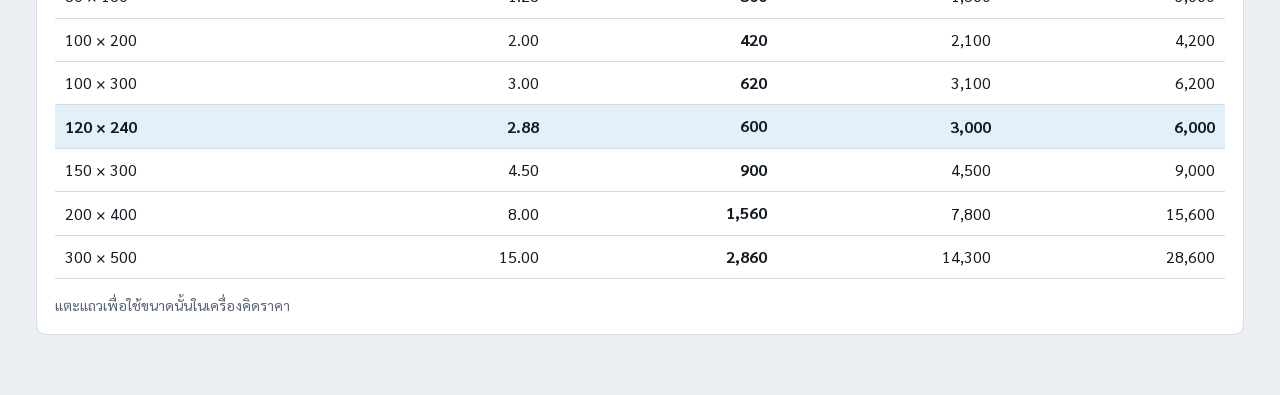
==== commit 427bef1a: "Sign shop app v1.2.0: lock Total ad Sign name and logo - Company name บริษัท โททอล แอด ไซน์ จำกัด an" ====
--- a/signshop/index.html
+++ b/signshop/index.html
@@ -3,16 +3,16 @@
 <head>
 <meta charset="utf-8">
 <meta name="viewport" content="width=device-width,initial-scale=1,viewport-fit=cover">
-<title>คิดราคาป้าย</title>
+<title>Total ad Sign · คิดราคาป้าย</title>
 <meta name="description" content="คิดราคาป้าย ออกใบเสนอราคา ใบสั่งงานช่าง ติดตามมัดจำ สำหรับร้านป้าย">
 <meta name="theme-color" content="#0a74b8">
-<meta name="app-version" content="1.1.0">
+<meta name="app-version" content="1.2.0">
 <link rel="manifest" href="manifest.webmanifest">
 <link rel="icon" type="image/png" sizes="192x192" href="icons/icon-192.png">
 <link rel="apple-touch-icon" href="icons/apple-touch-icon.png">
 <meta name="apple-mobile-web-app-capable" content="yes">
 <meta name="mobile-web-app-capable" content="yes">
-<meta name="apple-mobile-web-app-title" content="คิดราคาป้าย">
+<meta name="apple-mobile-web-app-title" content="Total ad Sign">
 <link rel="stylesheet" href="fonts/fonts.css">
 <script src="vendor/html2canvas.min.js"></script>
 <style>
@@ -171,7 +171,7 @@
 .paper .shop div { font-size: 12px; color: #4a4f57; white-space: pre-line; }
 .paper .ph { flex-wrap: nowrap; }
 .paper .brand-blk { display: flex; gap: 12px; align-items: flex-start; min-width: 0; flex: 1 1 auto; }
-.paper .brand-blk img { max-height: 56px; max-width: 96px; object-fit: contain; flex: 0 0 auto; }
+.paper .brand-blk img { max-height: 72px; max-width: 110px; object-fit: contain; flex: 0 0 auto; }
 .paper .doc-title { flex: 0 1 auto; max-width: 48%; }
 .paper .doc-title b { text-wrap: balance; }
 @media (max-width: 560px) { .paper .ph { flex-wrap: wrap; } .paper .doc-title { max-width: none; } }
@@ -181,6 +181,11 @@
 #paperSeg { display: flex; width: 100%; }
 #paperSeg button { flex: 1 1 0; padding: 10px 8px; }
 .logo-row { display: flex; gap: 12px; align-items: center; flex-wrap: wrap; }
+.locked-name { display: flex; flex-direction: column; gap: 2px; min-width: 0; }
+.locked-name b { font-family: var(--f-display); font-weight: 600; font-size: 1.05rem; }
+.brand h1 { display: flex; align-items: center; gap: 12px; }
+.brand h1 img { height: 48px; width: auto; flex: 0 0 auto; }
+.brand h1 .t { display: flex; flex-direction: column; min-width: 0; }
 .logo-box { width: 140px; height: 70px; border: 1px dashed var(--line); border-radius: 8px; display: flex; align-items: center; justify-content: center; background: var(--paper); color: var(--muted); font-size: .8rem; overflow: hidden; }
 .logo-box img { max-width: 100%; max-height: 100%; object-fit: contain; }
 .pay .rc { border: 0; background: none; color: var(--accent); cursor: pointer; font-weight: 600; padding: 0 4px; }
@@ -302,7 +307,7 @@
 <header class="top">
   <div class="wrap">
     <div class="brand">
-      <h1><span id="hdrShop">ร้านป้ายตัวอย่าง</span><small>คิดราคาป้าย · ออกใบเสนอราคา</small></h1>
+      <h1><img id="hdrLogo" alt="Total ad Sign"><span class="t"><span id="hdrShop">บริษัท โททอล แอด ไซน์ จำกัด</span><small>คิดราคาป้าย · ใบเสนอราคา · ใบเสร็จ</small></span></h1>
       <div style="display:flex;flex-direction:column;align-items:flex-end;gap:6px">
         <div class="cmyk" aria-hidden="true"><i></i><i></i><i></i><i></i></div>
         <div class="status" id="status"><span class="dot"></span><span id="statusText">เก็บข้อมูลในเครื่องนี้</span> <span class="ver" id="appVer"></span></div>
@@ -476,18 +481,11 @@
         <div class="card">
           <h2>ข้อมูลร้าน / บริษัท</h2>
           <p class="muted" style="margin:0">แสดงที่หัวใบเสนอราคา ใบเสร็จรับเงิน และใบสั่งงานช่าง</p>
-          <div class="logo-row">
+          <div class="logo-row locked">
             <div class="logo-box" id="logoPreview"></div>
-            <div class="actions">
-              <label class="btn small" for="sLogo">เลือกรูปโลโก้</label><input type="file" id="sLogo" accept="image/*" hidden>
-              <button class="btn small danger" type="button" id="rmLogo">ลบโลโก้</button>
-            </div>
-          </div>
-          <div class="field"><label for="sName">ชื่อร้าน (ตัวใหญ่บนหัวเอกสาร)</label><input type="text" id="sName" data-shop="name"></div>
-          <div class="row">
-            <div class="field" style="flex:2 1 220px"><label for="sCompany">ชื่อบริษัท / ชื่อจดทะเบียน (ถ้ามี)</label><input type="text" id="sCompany" data-shop="company" placeholder="เช่น บริษัท ป้ายดี จำกัด"></div>
-            <div class="field"><label for="sBranch">สาขา</label><input type="text" id="sBranch" data-shop="branch" placeholder="สำนักงานใหญ่"></div>
-          </div>
+            <div class="locked-name"><b id="lockedName"></b><span class="muted">ชื่อบริษัทและโลโก้ล็อคไว้ในโปรแกรม แก้ไม่ได้</span></div>
+          </div>
+          <div class="field"><label for="sBranch">สาขา</label><input type="text" id="sBranch" data-shop="branch" placeholder="สำนักงานใหญ่"></div>
           <div class="field"><label for="sTax">เลขประจำตัวผู้เสียภาษี 13 หลัก (ถ้ามี)</label><input type="text" id="sTax" data-shop="taxId" inputmode="numeric"></div>
           <div class="field"><label for="sAddr">ที่อยู่</label><textarea id="sAddr" rows="2" data-shop="address"></textarea></div>
           <div class="row">
@@ -576,16 +574,23 @@
   return (b ? readInt(String(b)) + 'บาท' : '') + (st ? readInt(String(st)) + 'สตางค์' : 'ถ้วน');
 }
 
+/* ---------- locked company identity ---------- */
+const LOCKED_SHOP = {
+  name: 'บริษัท โททอล แอด ไซน์ จำกัด',
+  company: '',
+  logo: '[data-uri]'
+};
+
 /* ---------- default (example) prices ---------- */
 const DEFAULT_CONFIG = {
   example: true,
   shop: {
-    name: 'ร้านป้ายตัวอย่าง', address: '99/9 ถ.มิตรภาพ ต.ในเมือง อ.เมือง จ.ขอนแก่น 40000',
+    name: LOCKED_SHOP.name, address: '99/9 ถ.มิตรภาพ ต.ในเมือง อ.เมือง จ.ขอนแก่น 40000',
     phone: '08x-xxx-xxxx', line: '@yourshop', taxId: '',
-    bank: 'กสิกรไทย 000-0-00000-0 ชื่อบัญชี ร้านป้ายตัวอย่าง',
+    bank: 'ธนาคาร... เลขบัญชี ... ชื่อบัญชี บริษัท โททอล แอด ไซน์ จำกัด',
     note: 'ราคานี้รวมค่าออกแบบเบื้องต้น แก้แบบได้ 2 ครั้ง\nเริ่มผลิตหลังยืนยันแบบและชำระมัดจำ ใช้เวลา 1-3 วันทำการ',
     validDays: 15, deposit: 50, vat: false, roundTo: 10,
-    company: '', branch: '', receiver: '', vatReg: false, logo: ''
+    company: '', branch: '', receiver: '', vatReg: false, logo: LOCKED_SHOP.logo
   },
   materials: [
     { id: 'vinyl', name: 'ไวนิล พิมพ์อิงค์เจ็ท', price: 180, min: 150 },
@@ -626,7 +631,7 @@
 function normalizeCfg(c) {
   const d = DEFAULT_CONFIG;
   c = c && typeof c === 'object' ? c : clone(d);
-  c.shop = Object.assign({}, d.shop, c.shop || {});
+  c.shop = Object.assign({}, d.shop, c.shop || {}, LOCKED_SHOP);
   for (const k of ['materials', 'addons', 'services']) if (!Array.isArray(c[k])) c[k] = clone(d[k]);
   return c;
 }
@@ -1017,42 +1022,16 @@
 }
 function renderLogoPreview() {
   const logo = cfgDraft.shop.logo;
-  $('#logoPreview').innerHTML = logo ? `<img src="${esc(logo)}" alt="โลโก้ร้าน">` : 'ยังไม่มีโลโก้';
-  $('#rmLogo').hidden = !logo;
-}
-function shrinkImage(file, maxW = 480, maxH = 240) {
-  return new Promise((resolve, reject) => {
-    const r = new FileReader();
-    r.onerror = reject;
-    r.onload = () => {
-      const img = new Image();
-      img.onerror = reject;
-      img.onload = () => {
-        const k = Math.min(1, maxW / img.width, maxH / img.height);
-        const c = document.createElement('canvas');
-        c.width = Math.max(1, Math.round(img.width * k)); c.height = Math.max(1, Math.round(img.height * k));
-        c.getContext('2d').drawImage(img, 0, 0, c.width, c.height);
-        let url = c.toDataURL('image/png');
-        if (url.length > 150000) { const ctx = c.getContext('2d'); ctx.globalCompositeOperation = 'destination-over'; ctx.fillStyle = '#ffffff'; ctx.fillRect(0, 0, c.width, c.height); url = c.toDataURL('image/jpeg', 0.85); }
-        resolve(url);
-      };
-      img.src = r.result;
-    };
-    r.readAsDataURL(file);
-  });
-}
-$('#sLogo').addEventListener('change', async e => {
-  const f = e.target.files && e.target.files[0]; e.target.value = ''; if (!f) return;
-  try { cfgDraft.shop.logo = await shrinkImage(f); markCfgDirty(); renderLogoPreview(); toast('ใส่โลโก้แล้ว กด “บันทึกการตั้งค่า” เพื่อใช้งาน'); }
-  catch { toast('เปิดรูปนี้ไม่ได้ ลองใช้ไฟล์ PNG หรือ JPG'); }
-});
-$('#rmLogo').addEventListener('click', () => { cfgDraft.shop.logo = ''; markCfgDirty(); renderLogoPreview(); });
+  $('#logoPreview').innerHTML = logo ? `<img src="${esc(logo)}" alt="โลโก้บริษัท">` : '';
+  $('#lockedName').textContent = LOCKED_SHOP.name;
+}
 function setCfgState() { $('#cfgState').textContent = cfgDirty ? 'มีการแก้ไขที่ยังไม่บันทึก' : (mode === 'cloud' ? 'ราคาตรงกับที่บันทึกไว้' : 'ราคาเก็บไว้ในเครื่องนี้'); $('#resetCfg').disabled = !cfgDirty; }
 function markCfgDirty() { cfgDirty = true; setCfgState(); }
 
 /* ---------- global renders ---------- */
 function applyConfig() {
   $('#hdrShop').textContent = config.shop.name || 'ร้านป้าย';
+  $('#hdrLogo').src = LOCKED_SHOP.logo;
   $('#exampleNotice').hidden = !config.example;
   renderCalc(); renderSvcChips(); renderPaper();
   if (!cfgDirty) { cfgDraft = clone(config); renderSettings(); }
@@ -1277,8 +1256,8 @@
 setMode('local', 'กำลังเชื่อมต่อ…');
 
 /* ---------- app: version, updates, backup ---------- */
-const APP_VERSION = '1.1.0';
-const CHANGELOG = [{"v": "1.1.0", "date": "2026-11-16", "items": ["ใบเสร็จรับเงิน: ออกได้ทุกครั้งที่รับเงิน (มัดจำ / ชำระเพิ่ม / ส่วนที่เหลือ) เลขที่ใบเสร็จรันอัตโนมัติ RE…", "ใบเสร็จรับเงิน/ใบกำกับภาษี สำหรับร้านที่จด VAT แยกมูลค่าก่อนภาษีและ VAT ให้", "ตั้งค่าข้อมูลบริษัท: ชื่อบริษัท สาขา เลขผู้เสียภาษี ชื่อผู้รับเงิน และใส่โลโก้ร้านได้ (แสดงบนเอกสารทุกใบ)", "ใส่เลขผู้เสียภาษีและสาขาของลูกค้าได้", "บันทึกวิธีชำระเงิน (โอน เงินสด เช็ค บัตร)", "แท็บ “ตั้งราคา” เปลี่ยนชื่อเป็น “ตั้งค่า”"]}, {"v": "1.0.0", "date": "2026-11-16", "items": ["คิดราคาป้ายตามขนาดและวัสดุ คิดให้ทั้ง ตร.ม. และ ตร.ฟุต นับจำนวนตาไก่ให้เอง", "ข้อความตอบลูกค้าทาง LINE กดคัดลอกได้ทันที", "ตารางราคาไซซ์ยอดนิยม", "ใบเสนอราคา บันทึกเป็นรูป หรือพิมพ์เป็น PDF ได้", "ใบสั่งงานช่าง (ไม่แสดงราคา)", "ติดตามมัดจำและยอดค้าง ระบบบอกขั้นตอนต่อไปให้", "สำรองและกู้คืนข้อมูลเป็นไฟล์", "ใช้งานได้แม้ไม่มีอินเทอร์เน็ต และอัปเดตเวอร์ชันใหม่ได้ด้วยปุ่มเดียว"]}];
+const APP_VERSION = '1.2.0';
+const CHANGELOG = [{"v": "1.2.0", "date": "2026-11-16", "items": ["ล็อคชื่อ บริษัท โททอล แอด ไซน์ จำกัด และโลโก้ Total ad Sign ไว้ในโปรแกรม แสดงบนเอกสารทุกใบ", "ไอคอนแอปและหัวโปรแกรมเปลี่ยนเป็นโลโก้ Total ad Sign"]}, {"v": "1.1.0", "date": "2026-11-16", "items": ["ใบเสร็จรับเงิน: ออกได้ทุกครั้งที่รับเงิน (มัดจำ / ชำระเพิ่ม / ส่วนที่เหลือ) เลขที่ใบเสร็จรันอัตโนมัติ RE…", "ใบเสร็จรับเงิน/ใบกำกับภาษี สำหรับร้านที่จด VAT แยกมูลค่าก่อนภาษีและ VAT ให้", "ตั้งค่าข้อมูลบริษัท: ชื่อบริษัท สาขา เลขผู้เสียภาษี ชื่อผู้รับเงิน และใส่โลโก้ร้านได้ (แสดงบนเอกสารทุกใบ)", "ใส่เลขผู้เสียภาษีและสาขาของลูกค้าได้", "บันทึกวิธีชำระเงิน (โอน เงินสด เช็ค บัตร)", "แท็บ “ตั้งราคา” เปลี่ยนชื่อเป็น “ตั้งค่า”"]}, {"v": "1.0.0", "date": "2026-11-16", "items": ["คิดราคาป้ายตามขนาดและวัสดุ คิดให้ทั้ง ตร.ม. และ ตร.ฟุต นับจำนวนตาไก่ให้เอง", "ข้อความตอบลูกค้าทาง LINE กดคัดลอกได้ทันที", "ตารางราคาไซซ์ยอดนิยม", "ใบเสนอราคา บันทึกเป็นรูป หรือพิมพ์เป็น PDF ได้", "ใบสั่งงานช่าง (ไม่แสดงราคา)", "ติดตามมัดจำและยอดค้าง ระบบบอกขั้นตอนต่อไปให้", "สำรองและกู้คืนข้อมูลเป็นไฟล์", "ใช้งานได้แม้ไม่มีอินเทอร์เน็ต และอัปเดตเวอร์ชันใหม่ได้ด้วยปุ่มเดียว"]}];
 function downloadBlob(blob, name) {
   const url = URL.createObjectURL(blob); const a = document.createElement('a');
   a.href = url; a.download = name; document.body.appendChild(a); a.click(); a.remove();
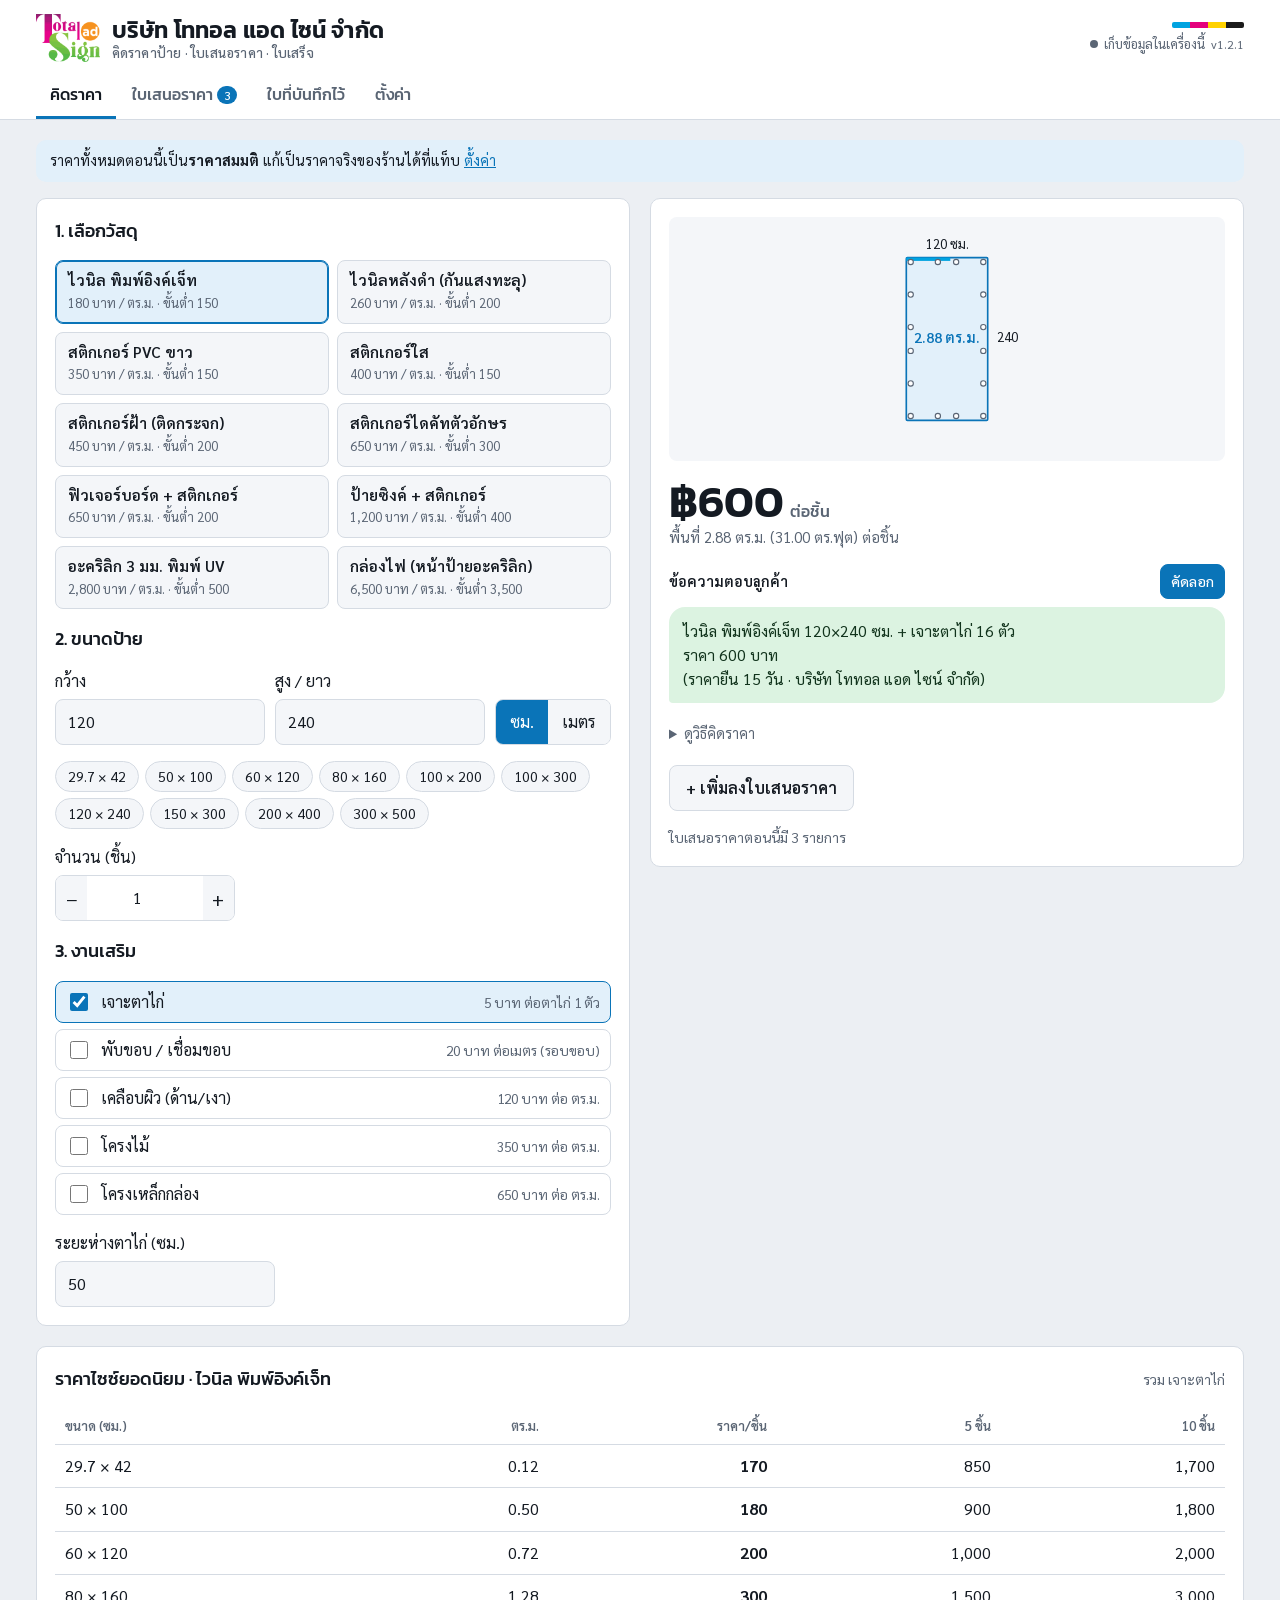
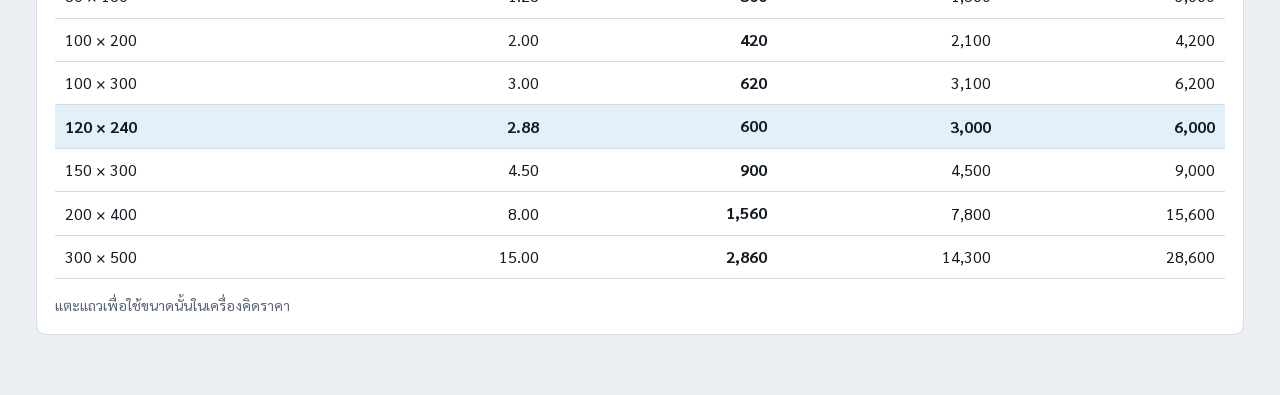
==== commit 2d51be8f: "Sign shop app v1.2.1: lock company address Address 101/5 หมู่ที่ 1 ตำบลคูคต อำเภอลำลูกกา จังหวัดปทุม" ====
--- a/signshop/index.html
+++ b/signshop/index.html
@@ -6,7 +6,7 @@
 <title>Total ad Sign · คิดราคาป้าย</title>
 <meta name="description" content="คิดราคาป้าย ออกใบเสนอราคา ใบสั่งงานช่าง ติดตามมัดจำ สำหรับร้านป้าย">
 <meta name="theme-color" content="#0a74b8">
-<meta name="app-version" content="1.2.0">
+<meta name="app-version" content="1.2.1">
 <link rel="manifest" href="manifest.webmanifest">
 <link rel="icon" type="image/png" sizes="192x192" href="icons/icon-192.png">
 <link rel="apple-touch-icon" href="icons/apple-touch-icon.png">
@@ -483,11 +483,10 @@
           <p class="muted" style="margin:0">แสดงที่หัวใบเสนอราคา ใบเสร็จรับเงิน และใบสั่งงานช่าง</p>
           <div class="logo-row locked">
             <div class="logo-box" id="logoPreview"></div>
-            <div class="locked-name"><b id="lockedName"></b><span class="muted">ชื่อบริษัทและโลโก้ล็อคไว้ในโปรแกรม แก้ไม่ได้</span></div>
+            <div class="locked-name"><b id="lockedName"></b><span id="lockedAddr"></span><span class="muted">ชื่อบริษัท ที่อยู่ และโลโก้ล็อคไว้ในโปรแกรม แก้ไม่ได้</span></div>
           </div>
           <div class="field"><label for="sBranch">สาขา</label><input type="text" id="sBranch" data-shop="branch" placeholder="สำนักงานใหญ่"></div>
           <div class="field"><label for="sTax">เลขประจำตัวผู้เสียภาษี 13 หลัก (ถ้ามี)</label><input type="text" id="sTax" data-shop="taxId" inputmode="numeric"></div>
-          <div class="field"><label for="sAddr">ที่อยู่</label><textarea id="sAddr" rows="2" data-shop="address"></textarea></div>
           <div class="row">
             <div class="field"><label for="sPhone">โทร</label><input type="text" id="sPhone" data-shop="phone"></div>
             <div class="field"><label for="sLine">LINE</label><input type="text" id="sLine" data-shop="line"></div>
@@ -577,6 +576,7 @@
 /* ---------- locked company identity ---------- */
 const LOCKED_SHOP = {
   name: 'บริษัท โททอล แอด ไซน์ จำกัด',
+  address: '101/5 หมู่ที่ 1 ตำบลคูคต อำเภอลำลูกกา จังหวัดปทุมธานี 12130',
   company: '',
   logo: '[data-uri]'
 };
@@ -585,7 +585,7 @@
 const DEFAULT_CONFIG = {
   example: true,
   shop: {
-    name: LOCKED_SHOP.name, address: '99/9 ถ.มิตรภาพ ต.ในเมือง อ.เมือง จ.ขอนแก่น 40000',
+    name: LOCKED_SHOP.name, address: LOCKED_SHOP.address,
     phone: '08x-xxx-xxxx', line: '@yourshop', taxId: '',
     bank: 'ธนาคาร... เลขบัญชี ... ชื่อบัญชี บริษัท โททอล แอด ไซน์ จำกัด',
     note: 'ราคานี้รวมค่าออกแบบเบื้องต้น แก้แบบได้ 2 ครั้ง\nเริ่มผลิตหลังยืนยันแบบและชำระมัดจำ ใช้เวลา 1-3 วันทำการ',
@@ -1024,6 +1024,7 @@
   const logo = cfgDraft.shop.logo;
   $('#logoPreview').innerHTML = logo ? `<img src="${esc(logo)}" alt="โลโก้บริษัท">` : '';
   $('#lockedName').textContent = LOCKED_SHOP.name;
+  $('#lockedAddr').textContent = LOCKED_SHOP.address;
 }
 function setCfgState() { $('#cfgState').textContent = cfgDirty ? 'มีการแก้ไขที่ยังไม่บันทึก' : (mode === 'cloud' ? 'ราคาตรงกับที่บันทึกไว้' : 'ราคาเก็บไว้ในเครื่องนี้'); $('#resetCfg').disabled = !cfgDirty; }
 function markCfgDirty() { cfgDirty = true; setCfgState(); }
@@ -1256,8 +1257,8 @@
 setMode('local', 'กำลังเชื่อมต่อ…');
 
 /* ---------- app: version, updates, backup ---------- */
-const APP_VERSION = '1.2.0';
-const CHANGELOG = [{"v": "1.2.0", "date": "2026-11-16", "items": ["ล็อคชื่อ บริษัท โททอล แอด ไซน์ จำกัด และโลโก้ Total ad Sign ไว้ในโปรแกรม แสดงบนเอกสารทุกใบ", "ไอคอนแอปและหัวโปรแกรมเปลี่ยนเป็นโลโก้ Total ad Sign"]}, {"v": "1.1.0", "date": "2026-11-16", "items": ["ใบเสร็จรับเงิน: ออกได้ทุกครั้งที่รับเงิน (มัดจำ / ชำระเพิ่ม / ส่วนที่เหลือ) เลขที่ใบเสร็จรันอัตโนมัติ RE…", "ใบเสร็จรับเงิน/ใบกำกับภาษี สำหรับร้านที่จด VAT แยกมูลค่าก่อนภาษีและ VAT ให้", "ตั้งค่าข้อมูลบริษัท: ชื่อบริษัท สาขา เลขผู้เสียภาษี ชื่อผู้รับเงิน และใส่โลโก้ร้านได้ (แสดงบนเอกสารทุกใบ)", "ใส่เลขผู้เสียภาษีและสาขาของลูกค้าได้", "บันทึกวิธีชำระเงิน (โอน เงินสด เช็ค บัตร)", "แท็บ “ตั้งราคา” เปลี่ยนชื่อเป็น “ตั้งค่า”"]}, {"v": "1.0.0", "date": "2026-11-16", "items": ["คิดราคาป้ายตามขนาดและวัสดุ คิดให้ทั้ง ตร.ม. และ ตร.ฟุต นับจำนวนตาไก่ให้เอง", "ข้อความตอบลูกค้าทาง LINE กดคัดลอกได้ทันที", "ตารางราคาไซซ์ยอดนิยม", "ใบเสนอราคา บันทึกเป็นรูป หรือพิมพ์เป็น PDF ได้", "ใบสั่งงานช่าง (ไม่แสดงราคา)", "ติดตามมัดจำและยอดค้าง ระบบบอกขั้นตอนต่อไปให้", "สำรองและกู้คืนข้อมูลเป็นไฟล์", "ใช้งานได้แม้ไม่มีอินเทอร์เน็ต และอัปเดตเวอร์ชันใหม่ได้ด้วยปุ่มเดียว"]}];
+const APP_VERSION = '1.2.1';
+const CHANGELOG = [{"v": "1.2.1", "date": "2026-11-16", "items": ["ล็อคที่อยู่บริษัท 101/5 หมู่ที่ 1 ตำบลคูคต อำเภอลำลูกกา จังหวัดปทุมธานี 12130 แสดงบนเอกสารทุกใบ"]}, {"v": "1.2.0", "date": "2026-11-16", "items": ["ล็อคชื่อ บริษัท โททอล แอด ไซน์ จำกัด และโลโก้ Total ad Sign ไว้ในโปรแกรม แสดงบนเอกสารทุกใบ", "ไอคอนแอปและหัวโปรแกรมเปลี่ยนเป็นโลโก้ Total ad Sign"]}, {"v": "1.1.0", "date": "2026-11-16", "items": ["ใบเสร็จรับเงิน: ออกได้ทุกครั้งที่รับเงิน (มัดจำ / ชำระเพิ่ม / ส่วนที่เหลือ) เลขที่ใบเสร็จรันอัตโนมัติ RE…", "ใบเสร็จรับเงิน/ใบกำกับภาษี สำหรับร้านที่จด VAT แยกมูลค่าก่อนภาษีและ VAT ให้", "ตั้งค่าข้อมูลบริษัท: ชื่อบริษัท สาขา เลขผู้เสียภาษี ชื่อผู้รับเงิน และใส่โลโก้ร้านได้ (แสดงบนเอกสารทุกใบ)", "ใส่เลขผู้เสียภาษีและสาขาของลูกค้าได้", "บันทึกวิธีชำระเงิน (โอน เงินสด เช็ค บัตร)", "แท็บ “ตั้งราคา” เปลี่ยนชื่อเป็น “ตั้งค่า”"]}, {"v": "1.0.0", "date": "2026-11-16", "items": ["คิดราคาป้ายตามขนาดและวัสดุ คิดให้ทั้ง ตร.ม. และ ตร.ฟุต นับจำนวนตาไก่ให้เอง", "ข้อความตอบลูกค้าทาง LINE กดคัดลอกได้ทันที", "ตารางราคาไซซ์ยอดนิยม", "ใบเสนอราคา บันทึกเป็นรูป หรือพิมพ์เป็น PDF ได้", "ใบสั่งงานช่าง (ไม่แสดงราคา)", "ติดตามมัดจำและยอดค้าง ระบบบอกขั้นตอนต่อไปให้", "สำรองและกู้คืนข้อมูลเป็นไฟล์", "ใช้งานได้แม้ไม่มีอินเทอร์เน็ต และอัปเดตเวอร์ชันใหม่ได้ด้วยปุ่มเดียว"]}];
 function downloadBlob(blob, name) {
   const url = URL.createObjectURL(blob); const a = document.createElement('a');
   a.href = url; a.download = name; document.body.appendChild(a); a.click(); a.remove();
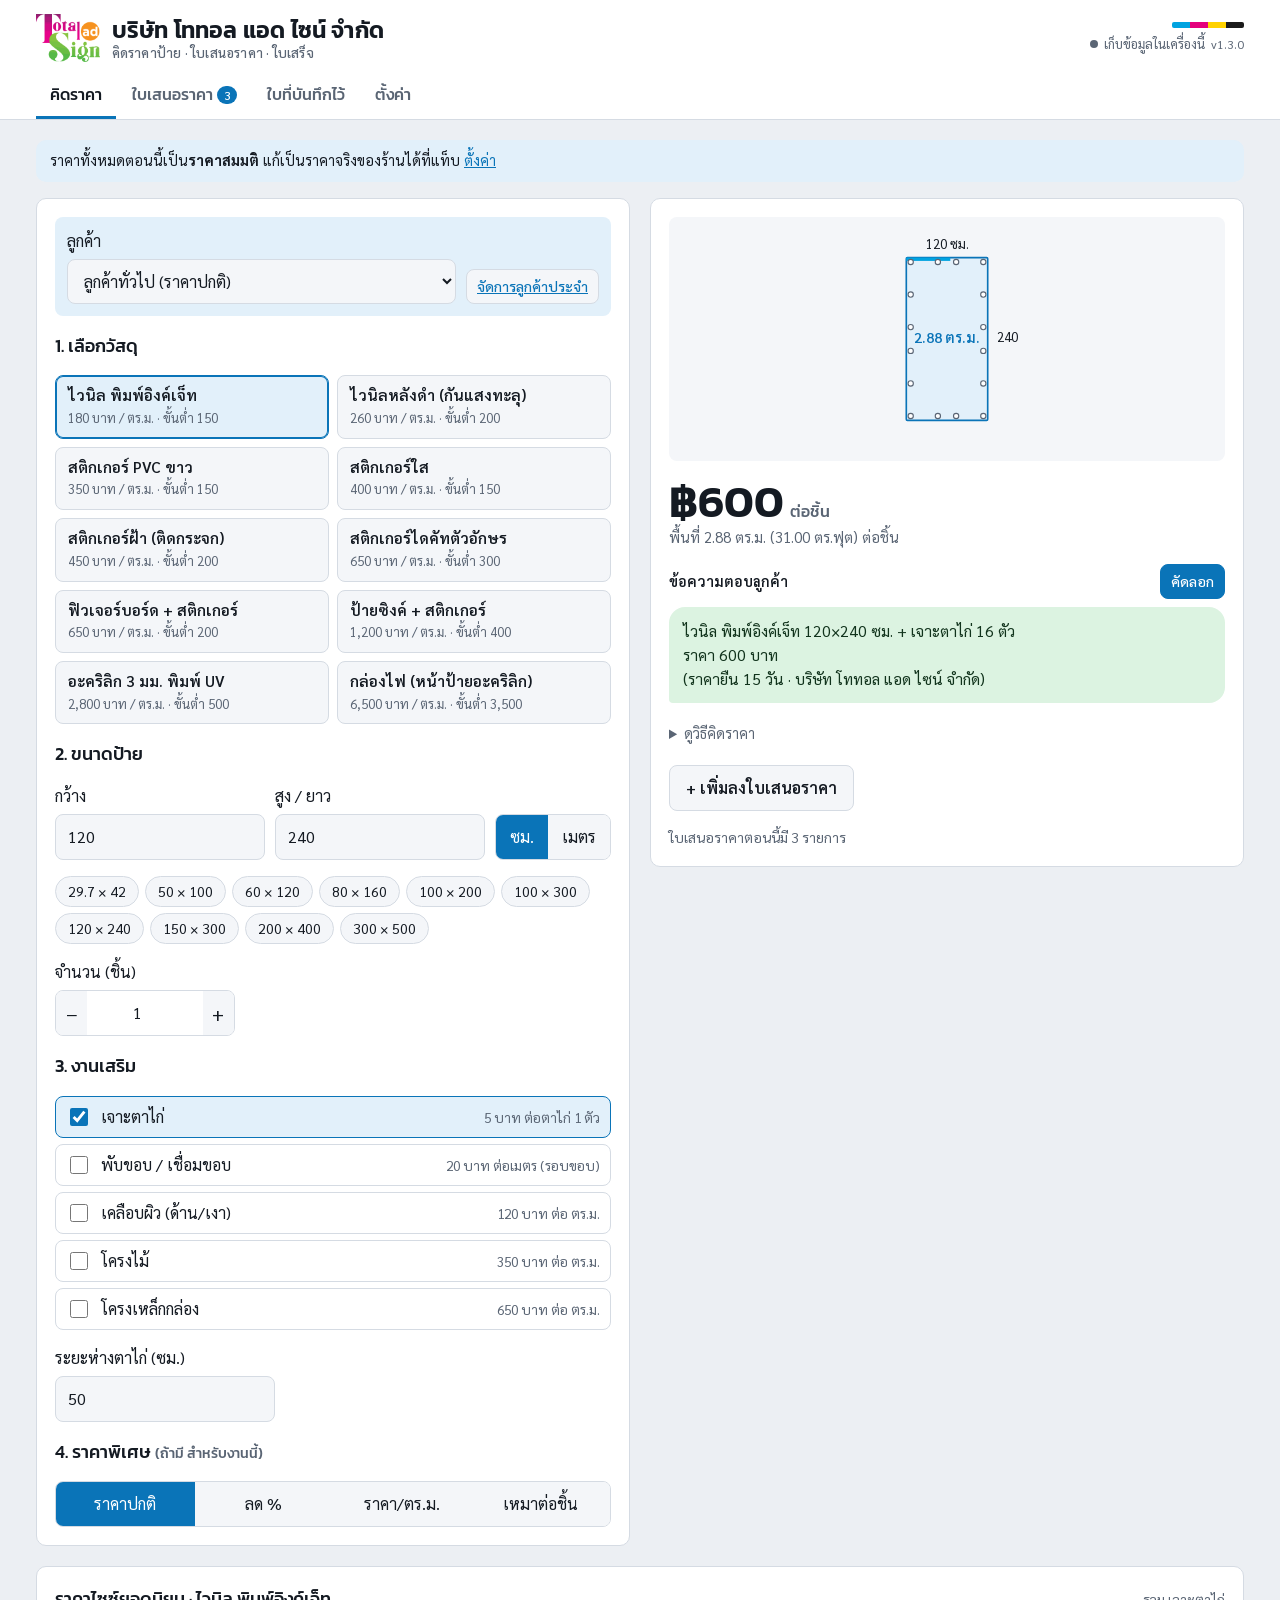
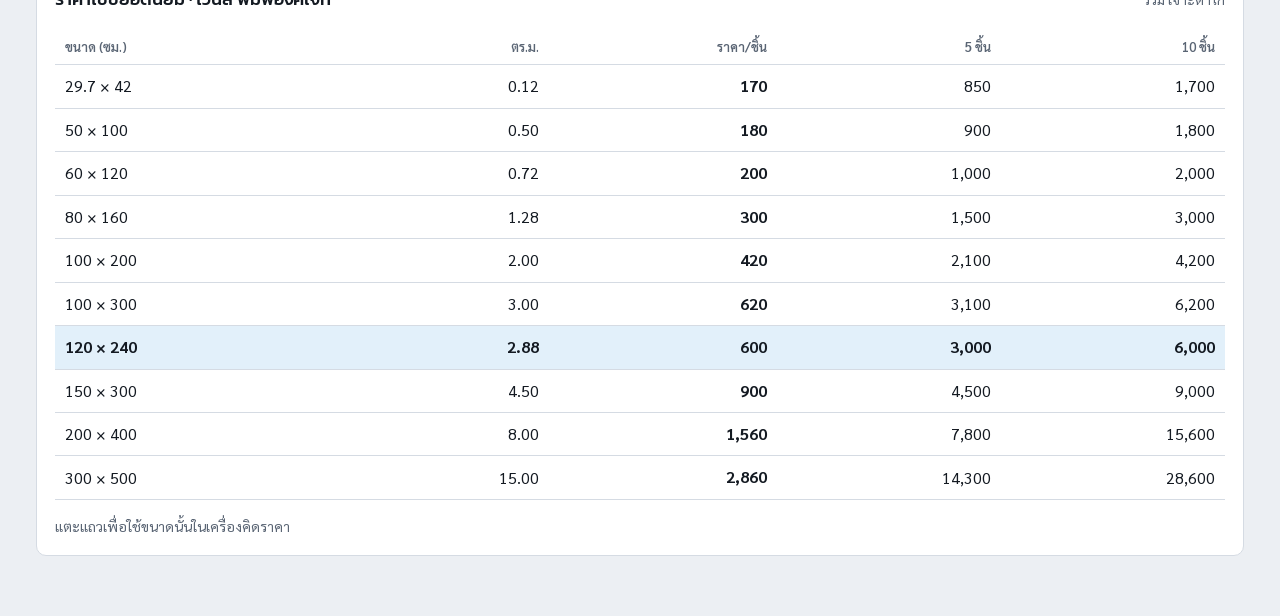
==== commit f7a20245: "Sign shop app v1.3.0: regular-customer and special-job pricing - Regular customers in settings: disc" ====
--- a/signshop/index.html
+++ b/signshop/index.html
@@ -6,7 +6,7 @@
 <title>Total ad Sign · คิดราคาป้าย</title>
 <meta name="description" content="คิดราคาป้าย ออกใบเสนอราคา ใบสั่งงานช่าง ติดตามมัดจำ สำหรับร้านป้าย">
 <meta name="theme-color" content="#0a74b8">
-<meta name="app-version" content="1.2.1">
+<meta name="app-version" content="1.3.0">
 <link rel="manifest" href="manifest.webmanifest">
 <link rel="icon" type="image/png" sizes="192x192" href="icons/icon-192.png">
 <link rel="apple-touch-icon" href="icons/apple-touch-icon.png">
@@ -130,6 +130,24 @@
 .price-big { font-family: var(--f-display); font-weight: 600; font-size: clamp(2rem, 5vw, 2.8rem); line-height: 1.1; font-variant-numeric: tabular-nums; }
 .price-big small { font-size: 1rem; font-weight: 500; color: var(--muted); margin-left: 6px; }
 .price-sub { color: var(--muted); font-size: .92rem; }
+.cust-pick { display: flex; gap: 10px; align-items: end; flex-wrap: wrap; padding: 12px; border-radius: 8px; background: var(--accent-soft); }
+.cust-pick .field { flex: 1 1 200px; }
+.seg.wide { display: flex; width: 100%; }
+.seg.wide button { flex: 1 1 0; padding: 10px 6px; }
+.special { display: flex; gap: 8px; align-items: center; flex-wrap: wrap; font-size: .9rem; }
+.special s { color: var(--muted); }
+.special .save { color: var(--ok); font-weight: 600; }
+.tag { display: inline-block; padding: 2px 10px; border-radius: 999px; background: var(--accent-soft); color: var(--accent); font-weight: 600; font-size: .82rem; }
+.mat .cr { color: var(--ok); font-weight: 700; }
+.custs { display: flex; flex-direction: column; gap: 8px; }
+.cust { border: 1px solid var(--line); border-radius: 8px; background: var(--surface-2); }
+.cust summary { cursor: pointer; padding: 10px 12px; display: flex; gap: 10px; align-items: baseline; flex-wrap: wrap; }
+.cust[open] summary { border-bottom: 1px solid var(--line); }
+.cust-body { padding: 12px; display: flex; flex-direction: column; gap: 10px; }
+.cust-body input { padding: 8px 10px; background: var(--surface); }
+.rates { display: grid; grid-template-columns: repeat(auto-fill, minmax(220px, 1fr)); gap: 6px 12px; }
+.rate { display: grid; grid-template-columns: minmax(0, 1fr) 96px; gap: 8px; align-items: center; font-size: .88rem; }
+.rate small { color: var(--muted); }
 .breakdown { display: flex; flex-direction: column; border-top: 1px dashed var(--line); }
 .breakdown div { display: flex; justify-content: space-between; gap: 12px; padding: 7px 0; border-bottom: 1px dashed var(--line); font-size: .93rem; }
 .breakdown div span:last-child { font-variant-numeric: tabular-nums; white-space: nowrap; }
@@ -332,6 +350,10 @@
     <section id="tab-calc" data-view="calc">
       <div class="grid">
         <div class="card">
+          <div class="cust-pick">
+            <div class="field"><label for="cCust">ลูกค้า</label><select id="cCust"></select></div>
+            <a class="btn small" href="#prices" id="gotoCusts">จัดการลูกค้าประจำ</a>
+          </div>
           <h2>1. เลือกวัสดุ</h2>
           <div class="mats" id="matList" role="radiogroup" aria-label="วัสดุ"></div>
 
@@ -351,6 +373,10 @@
           <h2>3. งานเสริม</h2>
           <div class="addons" id="addonList"></div>
           <div class="field" id="spacingField" hidden style="max-width:220px"><label for="cSp">ระยะห่างตาไก่ (ซม.)</label><input type="number" id="cSp" min="10" step="5" inputmode="numeric"></div>
+
+          <h2>4. ราคาพิเศษ <span class="muted" style="font-weight:400;font-size:.85rem">(ถ้ามี สำหรับงานนี้)</span></h2>
+          <div class="seg wide" role="group" aria-label="ปรับราคา" id="ovSeg"><button type="button" data-ov="none">ราคาปกติ</button><button type="button" data-ov="pct">ลด %</button><button type="button" data-ov="sqm">ราคา/ตร.ม.</button><button type="button" data-ov="piece">เหมาต่อชิ้น</button></div>
+          <div class="field" id="ovField" hidden style="max-width:260px"><label for="cOv" id="ovLabel">ราคา</label><input type="number" id="cOv" min="0" step="any" inputmode="decimal"></div>
         </div>
 
         <div class="card sticky" aria-live="polite">
@@ -359,6 +385,7 @@
             <div class="price-big" id="rTotal">฿0</div>
             <div class="price-sub" id="rSub"></div>
           </div>
+          <div class="special" id="rSpecial" hidden></div>
           <div class="msg">
             <div class="msg-head"><span>ข้อความตอบลูกค้า</span><button class="btn small primary" id="copyPrice" type="button">คัดลอก</button></div>
             <div class="bubble" id="lineMsg"></div>
@@ -390,6 +417,10 @@
             <button class="btn small" id="newQuote" type="button">เริ่มใบใหม่</button>
           </div>
           <h3>ลูกค้า</h3>
+          <div class="row">
+            <div class="field" style="flex:2 1 200px"><label for="qCustPick">เลือกลูกค้าประจำ</label><select id="qCustPick"></select></div>
+            <button class="btn small" type="button" id="saveAsCust">+ บันทึกเป็นลูกค้าประจำ</button>
+          </div>
           <div class="field"><label for="qName">ชื่อลูกค้า / ร้าน</label><input type="text" id="qName" autocomplete="off"></div>
           <div class="row">
             <div class="field"><label for="qPhone">เบอร์โทร</label><input type="tel" id="qPhone" autocomplete="off"></div>
@@ -476,6 +507,11 @@
           <h2>ค่าบริการ (ปุ่มลัดในใบเสนอราคา)</h2>
           <div class="set-table" id="setSvcs"></div>
           <div><button class="btn small" type="button" data-addrow="services">+ เพิ่มค่าบริการ</button></div>
+
+          <h2 id="custHeading">ลูกค้าประจำ</h2>
+          <p class="muted" style="margin:0">ตั้งส่วนลด % ทุกงาน หรือราคาพิเศษรายวัสดุ (บาท/ตร.ม.) แล้วเลือกลูกค้าในหน้าคิดราคา ราคาจะเปลี่ยนให้เอง ถ้าตั้งราคาพิเศษของวัสดุไหนไว้ วัสดุนั้นจะใช้ราคาพิเศษแทนส่วนลด %</p>
+          <div class="custs" id="setCusts"></div>
+          <div><button class="btn small" type="button" data-addrow="customers">+ เพิ่มลูกค้าประจำ</button></div>
         </div>
 
         <div class="card">
@@ -633,6 +669,8 @@
   c = c && typeof c === 'object' ? c : clone(d);
   c.shop = Object.assign({}, d.shop, c.shop || {}, LOCKED_SHOP);
   for (const k of ['materials', 'addons', 'services']) if (!Array.isArray(c[k])) c[k] = clone(d[k]);
+  if (!Array.isArray(c.customers)) c.customers = [];
+  c.customers.forEach(cu => { if (!cu.rates || typeof cu.rates !== 'object') cu.rates = {}; });
   return c;
 }
 function blankDraft() {
@@ -660,16 +698,24 @@
   return { nx, ny, count: 2 * (nx + ny) };
 }
 function roundUp(n, step) { step = num(step) || 1; return Math.ceil((n - 1e-9) / step) * step; }
-function compute(c = calcS) {
+const custOf = id => (id && config.customers.find(x => x.id === id)) || null;
+const custRate = (cu, matId) => { const v = cu && cu.rates ? cu.rates[matId] : null; return v != null && v !== '' && num(v) > 0 ? num(v) : 0; };
+function compute(c = calcS, plain = false) {
   const m = config.materials.find(x => x.id === c.mat) || config.materials[0] || { name: '-', price: 0, min: 0 };
+  const cu = plain ? null : custOf(c.cust);
+  const ov = plain ? 'none' : (c.ov || 'none'), ovVal = num(c.ovVal);
+  const cr = ov === 'none' ? custRate(cu, m.id) : 0;
+  let sqm = num(m.price), rateNote = '';
+  if (cr) { sqm = cr; rateNote = ' (ราคาลูกค้าประจำ)'; }
+  if (ov === 'sqm' && ovVal > 0) { sqm = ovVal; rateNote = ' (ราคาพิเศษงานนี้)'; }
   const k = c.unit === 'm' ? 100 : 1;
   const wcm = num(c.w) * k, hcm = num(c.h) * k;
   const area = wcm * hcm / 10000, perim = 2 * (wcm + hcm) / 100;
   const qty = Math.max(1, Math.floor(num(c.qty)) || 1);
   const lines = [];
-  let matCost = area * num(m.price), minNote = '';
-  if (num(m.min) && matCost < num(m.min) && area > 0) { matCost = num(m.min); minNote = `ขั้นต่ำ ${fmt0(m.min)} บาท/ชิ้น`; }
-  lines.push({ label: `${m.name}`, note: `${area.toFixed(2)} ตร.ม. × ${fmt0(m.price)} บาท` + (minNote ? ` → ${minNote}` : ''), amt: matCost });
+  let matCost = area * sqm, minNote = '';
+  if (num(m.min) && matCost < num(m.min) && area > 0 && ov !== 'sqm') { matCost = num(m.min); minNote = `ขั้นต่ำ ${fmt0(m.min)} บาท/ชิ้น`; }
+  lines.push({ label: `${m.name}`, note: `${area.toFixed(2)} ตร.ม. × ${fmt0(sqm)} บาท${rateNote}` + (minNote ? ` → ${minNote}` : ''), amt: matCost });
   const extras = []; let eye = null;
   for (const a of config.addons) {
     if (!c.addons.includes(a.id)) continue;
@@ -683,16 +729,41 @@
     extras.push(a.type === 'eyelet' ? `${a.name} ${q} ตัว` : a.name);
   }
   const raw = lines.reduce((s, l) => s + l.amt, 0);
-  const per = area > 0 ? roundUp(raw, config.shop.roundTo) : 0;
-  return { m, wcm, hcm, area, perim, qty, lines, raw, per, total: per * qty, extras, eye };
+  let per = area > 0 ? roundUp(raw, config.shop.roundTo) : 0, pre = raw, special = '', adj = [];
+  const pct = ov === 'pct' ? Math.min(100, ovVal) : (ov === 'none' && cu && !cr ? Math.min(100, num(cu.discount)) : 0);
+  if (ov === 'piece' && ovVal > 0 && area > 0) {
+    per = ovVal; pre = ovVal; special = 'ราคาเหมาต่อชิ้น';
+    adj.push({ label: 'ราคาเหมาต่อชิ้น (แทนราคาที่คำนวณ)', amt: ovVal - raw });
+  } else if (pct > 0 && area > 0) {
+    pre = raw * (1 - pct / 100); per = roundUp(pre, config.shop.roundTo);
+    special = ov === 'pct' ? `ลด ${fmt0(pct)}%` : `ลูกค้าประจำ ลด ${fmt0(pct)}%`;
+    adj.push({ label: special, amt: -(raw - pre) });
+  } else if (cr) special = `ราคาลูกค้าประจำ ${fmt0(cr)} บาท/ตร.ม.`;
+  else if (ov === 'sqm' && ovVal > 0) special = `ราคาพิเศษ ${fmt0(ovVal)} บาท/ตร.ม.`;
+  const normal = plain ? per : compute(c, true).per;
+  return { m, wcm, hcm, area, perim, qty, lines, raw, pre, adj, per, total: per * qty, normal, special, cu, extras, eye };
 }
 const unitLbl = () => calcS.unit === 'm' ? 'ม.' : 'ซม.';
 
+function renderCustSelects() {
+  const opts = config.customers.map(cu => `<option value="${esc(cu.id)}">${esc(cu.name)}${num(cu.discount) ? ` (ลด ${fmt0(cu.discount)}%)` : ''}${Object.keys(cu.rates || {}).length ? ' · ราคาพิเศษ' : ''}</option>`).join('');
+  $('#cCust').innerHTML = `<option value="">ลูกค้าทั่วไป (ราคาปกติ)</option>` + opts;
+  $('#cCust').value = custOf(calcS.cust) ? calcS.cust : '';
+  $('#qCustPick').innerHTML = `<option value="">${config.customers.length ? '— เลือกเพื่อกรอกข้อมูลให้เอง —' : 'ยังไม่มีลูกค้าประจำ'}</option>` + opts;
+}
+function renderOv() {
+  const ov = calcS.ov || 'none';
+  $$('#ovSeg button').forEach(b => b.setAttribute('aria-pressed', b.dataset.ov === ov));
+  $('#ovField').hidden = ov === 'none';
+  $('#ovLabel').textContent = { pct: 'ส่วนลด (%)', sqm: 'ราคาต่อ ตร.ม. (บาท)', piece: 'ราคาเหมาต่อชิ้น (บาท)' }[ov] || '';
+  $('#cOv').value = calcS.ovVal ?? '';
+}
 function renderMatList() {
   if (!config.materials.some(m => m.id === calcS.mat) && config.materials[0]) calcS.mat = config.materials[0].id;
+  const cuSel = custOf(calcS.cust);
   $('#matList').innerHTML = config.materials.map(m => `
     <label class="mat"><input type="radio" name="mat" value="${esc(m.id)}" ${m.id === calcS.mat ? 'checked' : ''}>
-      <b>${esc(m.name)}</b><span>${fmt0(m.price)} บาท / ตร.ม.${num(m.min) ? ` · ขั้นต่ำ ${fmt0(m.min)}` : ''}</span></label>`).join('');
+      <b>${esc(m.name)}</b><span>${custRate(cuSel, m.id) && (calcS.ov || 'none') === 'none' ? `<s>${fmt0(m.price)}</s> <b class="cr">${fmt0(custRate(cuSel, m.id))}</b>` : fmt0(m.price)} บาท / ตร.ม.${num(m.min) ? ` · ขั้นต่ำ ${fmt0(m.min)}` : ''}</span></label>`).join('');
   $('#addonList').innerHTML = config.addons.map(a => `
     <label class="addon"><input type="checkbox" value="${esc(a.id)}" ${calcS.addons.includes(a.id) ? 'checked' : ''}>
       <span class="nm">${esc(a.name)}</span><span class="pr">${fmt0(a.price)} บาท ${esc(ADDON_TYPES[a.type] || '')}</span></label>`).join('');
@@ -739,8 +810,12 @@
   $('#lineMsg').textContent = r.area > 0 ? lineMsg(r) : 'ใส่ขนาดป้ายแล้วข้อความจะขึ้นตรงนี้';
   $('#copyPrice').disabled = !(r.area > 0);
   renderSizeTable();
-  const rounded = r.per - r.raw;
+  const sp = $('#rSpecial'), cheaper = r.area > 0 && r.normal > r.per;
+  sp.hidden = !(r.area > 0 && (r.special || r.per !== r.normal));
+  sp.innerHTML = sp.hidden ? '' : `<span class="tag">${esc(r.special || 'ราคาพิเศษ')}</span>${r.normal !== r.per ? `<s>ราคาปกติ ฿${fmt0(r.normal * r.qty)}</s>` : ''}${cheaper ? `<span class="save">ลูกค้าประหยัด ฿${fmt0((r.normal - r.per) * r.qty)}</span>` : ''}`;
+  const rounded = r.per - r.pre;
   $('#rLines').innerHTML = r.lines.map(l => `<div><span>${esc(l.label)}<br><span class="note">${esc(l.note)}</span></span><span>${fmt(l.amt)}</span></div>`).join('')
+    + r.adj.map(l => `<div><span>${esc(l.label)}</span><span>${l.amt < 0 ? '-' : '+'}${fmt(Math.abs(l.amt))}</span></div>`).join('')
     + (rounded > 0.004 ? `<div><span class="note">ปัดขึ้นทีละ ${fmt0(config.shop.roundTo)} บาท</span><span class="note">+${fmt(rounded)}</span></div>` : '')
     + `<div class="sum"><span>ราคาต่อชิ้น</span><span>${fmt(r.per)}</span></div>`;
   $('#addToQuote').disabled = !(r.area > 0);
@@ -752,6 +827,7 @@
   const s = config.shop;
   return `${r.m.name} ${sizeStr(r, calcS.unit)}${r.qty > 1 ? ` × ${r.qty} ผืน` : ''}${r.extras.length ? ' + ' + r.extras.join(' + ') : ''}\n`
     + (r.qty > 1 ? `ชิ้นละ ${fmt0(r.per)} บาท รวม ${fmt0(r.total)} บาท` : `ราคา ${fmt0(r.per)} บาท`)
+    + (r.normal > r.per ? ` (ราคาพิเศษ${r.cu && !(calcS.ov && calcS.ov !== 'none') ? 'สำหรับลูกค้าประจำ' : ''} จากปกติ ${fmt0(r.normal * r.qty)} บาท)` : '')
     + `\n(ราคายืน ${fmt0(s.validDays)} วัน · ${s.name})`;
 }
 function renderSizeTable() {
@@ -762,12 +838,12 @@
   const cur = compute();
   $('#sizeTable').innerHTML = `<thead><tr><th>ขนาด (ซม.)</th><th>ตร.ม.</th><th>ราคา/ชิ้น</th><th>5 ชิ้น</th><th>10 ชิ้น</th></tr></thead><tbody>` +
     SIZES.map(([w, h]) => {
-      const r = compute({ ...calcS, w, h, unit: 'cm', qty: 1 });
+      const r = compute({ ...calcS, w, h, unit: 'cm', qty: 1, ov: calcS.ov === 'piece' ? 'none' : calcS.ov });
       const on = Math.abs(cur.wcm - w) < 0.01 && Math.abs(cur.hcm - h) < 0.01;
       return `<tr class="${on ? 'on' : ''}" data-w="${w}" data-h="${h}" tabindex="0"><td>${fmt0(w)} × ${fmt0(h)}</td><td>${r.area.toFixed(2)}</td><td><b>${fmt0(r.per)}</b></td><td>${fmt0(r.per * 5)}</td><td>${fmt0(r.per * 10)}</td></tr>`;
     }).join('') + '</tbody>';
 }
-function renderCalc() { renderMatList(); renderCalcInputs(); renderResult(); }
+function renderCalc() { renderCustSelects(); renderOv(); renderMatList(); renderCalcInputs(); renderResult(); }
 
 /* ---------- quote ---------- */
 function totals(q) {
@@ -1016,10 +1092,34 @@
       <input type="text" data-list="services" data-i="${i}" data-k="name" value="${esc(s.name)}" aria-label="ชื่อค่าบริการ ${i + 1}">
       <input type="number" min="0" data-list="services" data-i="${i}" data-k="price" value="${esc(s.price)}" aria-label="ราคา ${esc(s.name)}">
       <button class="rm" type="button" data-rmrow="services" data-i="${i}" aria-label="ลบ ${esc(s.name)}">×</button></div>`).join('');
+  renderCustEditor();
   $$('[data-shop]').forEach(el => { const v = c.shop[el.dataset.shop]; if (el.type === 'checkbox') el.checked = !!v; else el.value = v ?? ''; });
   renderLogoPreview();
   setCfgState();
 }
+const openCusts = new Set();
+function renderCustEditor() {
+  const c = cfgDraft;
+  $('#setCusts').innerHTML = c.customers.length ? c.customers.map((cu, i) => {
+    const n = Object.keys(cu.rates || {}).length;
+    const f = (k, label, extra = '') => `<div class="field"><label for="cu${i}-${k}">${label}</label><input id="cu${i}-${k}" data-list="customers" data-i="${i}" data-k="${k}" value="${esc(cu[k] ?? '')}" ${extra}></div>`;
+    return `<details class="cust" data-ci="${i}" ${openCusts.has(cu.id) ? 'open' : ''}>
+      <summary><b>${esc(cu.name) || '(ลูกค้าใหม่)'}</b><span class="muted">${num(cu.discount) ? `ลด ${fmt0(cu.discount)}%` : 'ไม่มีส่วนลด %'}${n ? ` · ราคาพิเศษ ${n} วัสดุ` : ''}</span></summary>
+      <div class="cust-body">
+        <div class="row">${f('name', 'ชื่อลูกค้า / ร้าน', 'type="text"')}${f('phone', 'เบอร์โทร', 'type="text"')}</div>
+        ${f('addr', 'ที่อยู่', 'type="text"')}
+        <div class="row">${f('taxId', 'เลขผู้เสียภาษี', 'type="text" inputmode="numeric"')}${f('branch', 'สาขา', 'type="text"')}${f('discount', 'ส่วนลดทุกงาน (%)', 'type="number" min="0" max="100" step="1"')}</div>
+        <h3>ราคาพิเศษรายวัสดุ (บาท/ตร.ม.) เว้นว่างไว้ = ใช้ราคาปกติและส่วนลด %</h3>
+        <div class="rates">${c.materials.map(m => `<label class="rate" for="cu${i}-r-${esc(m.id)}"><span>${esc(m.name)}<br><small>ปกติ ${fmt0(m.price)}</small></span><input type="number" min="0" step="any" id="cu${i}-r-${esc(m.id)}" data-cust="${i}" data-rate="${esc(m.id)}" value="${cu.rates && cu.rates[m.id] != null ? esc(cu.rates[m.id]) : ''}" placeholder="${fmt0(m.price)}"></label>`).join('')}</div>
+        <div><button class="btn small danger" type="button" data-rmrow="customers" data-i="${i}">ลบลูกค้านี้</button></div>
+      </div></details>`;
+  }).join('') : '<div class="empty">ยังไม่มีลูกค้าประจำ กด “เพิ่มลูกค้าประจำ” หรือกด “บันทึกเป็นลูกค้าประจำ” ในหน้าใบเสนอราคา</div>';
+}
+$('#setCusts').addEventListener('toggle', e => {
+  const d = e.target.closest && e.target.closest('details.cust'); if (!d) return;
+  const cu = cfgDraft.customers[+d.dataset.ci]; if (!cu) return;
+  if (d.open) openCusts.add(cu.id); else openCusts.delete(cu.id);
+}, true);
 function renderLogoPreview() {
   const logo = cfgDraft.shop.logo;
   $('#logoPreview').innerHTML = logo ? `<img src="${esc(logo)}" alt="โลโก้บริษัท">` : '';
@@ -1077,7 +1177,7 @@
   const id = e.target.value; calcS.addons = calcS.addons.filter(x => x !== id); if (e.target.checked) calcS.addons.push(id); saveCalc(); renderResult();
 });
 for (const [sel, key] of [['#cW', 'w'], ['#cH', 'h'], ['#cQty', 'qty'], ['#cSp', 'sp']]) $(sel).addEventListener('input', e => { calcS[key] = e.target.value; saveCalc(); renderResult(); });
-$$('.seg button').forEach(b => b.addEventListener('click', () => {
+$$('.seg button[data-unit]').forEach(b => b.addEventListener('click', () => {
   const u = b.dataset.unit; if (u === calcS.unit) return;
   const f = u === 'm' ? 0.01 : 100;
   calcS.w = +(num(calcS.w) * f).toFixed(3); calcS.h = +(num(calcS.h) * f).toFixed(3); calcS.unit = u; saveCalc(); renderCalcInputs(); renderResult();
@@ -1088,12 +1188,25 @@
 });
 $('#qMinus').addEventListener('click', () => { calcS.qty = Math.max(1, (parseInt(calcS.qty) || 1) - 1); $('#cQty').value = calcS.qty; saveCalc(); renderResult(); });
 $('#qPlus').addEventListener('click', () => { calcS.qty = (parseInt(calcS.qty) || 0) + 1; $('#cQty').value = calcS.qty; saveCalc(); renderResult(); });
+$('#cCust').addEventListener('change', e => { calcS.cust = e.target.value; saveCalc(); renderMatList(); renderResult(); });
+$('#gotoCusts').addEventListener('click', () => setTimeout(() => $('#custHeading').scrollIntoView({ behavior: 'smooth', block: 'start' }), 60));
+$('#ovSeg').addEventListener('click', e => {
+  const b = e.target.closest('[data-ov]'); if (!b) return;
+  calcS.ov = b.dataset.ov; if (calcS.ov === 'none') calcS.ovVal = '';
+  saveCalc(); renderOv(); renderMatList(); renderResult(); if (calcS.ov !== 'none') $('#cOv').focus();
+});
+$('#cOv').addEventListener('input', e => { calcS.ovVal = e.target.value; saveCalc(); renderResult(); });
+function fillCustomer(cu) {
+  quote.customer = Object.assign({}, quote.customer, { name: cu.name || '', phone: cu.phone || '', addr: cu.addr || '', taxId: cu.taxId || '', branch: cu.branch || '' });
+}
 $('#addToQuote').addEventListener('click', () => {
   const r = compute(); if (!(r.area > 0)) return;
   const size = sizeStr(r, calcS.unit);
   const detail = [`ขนาด ${size} (${r.area.toFixed(2)} ตร.ม.)`, ...r.extras].join(' · ');
-  if (quote.example) { quote = blankDraft(); renderQuoteForm(); }
-  quote.items.push({ id: uid(), desc: r.m.name, detail, qty: r.qty, price: r.per, size, mat: r.m.name, finish: r.extras.join(' + '), area: +r.area.toFixed(4) });
+  if (quote.example) { quote = blankDraft(); }
+  if (r.cu && !quote.customer.name) fillCustomer(r.cu);
+  renderQuoteForm();
+  quote.items.push({ id: uid(), desc: r.m.name, detail, qty: r.qty, price: r.per, listPrice: r.normal, size, mat: r.m.name, finish: r.extras.join(' + '), area: +r.area.toFixed(4) });
   saveDraft(); renderItemsEd(); renderPaper(); renderPay(); renderResult();
   toast(`เพิ่มแล้ว ใบเสนอราคามี ${quote.items.length} รายการ`);
 });
@@ -1204,6 +1317,26 @@
 for (const [sel, k] of [['#jDue', 'due'], ['#jMachine', 'machine'], ['#jNote', 'note']]) $(sel).addEventListener('input', e => { quote.job = Object.assign({ due: '', machine: '', note: '' }, quote.job); quote.job[k] = e.target.value; renderPaper(); saveDraft(); });
 $('#histFilter').addEventListener('click', e => { const b = e.target.closest('[data-f]'); if (b) { histFilter = b.dataset.f; renderHistory(); } });
 
+$('#qCustPick').addEventListener('change', e => {
+  const cu = custOf(e.target.value); e.target.value = ''; if (!cu) return;
+  touchQuote(); fillCustomer(cu); calcS.cust = cu.id; saveCalc();
+  renderQuoteForm(); renderQuoteLive(); renderCalc();
+  toast(`ใช้ข้อมูล ${cu.name} แล้ว ราคาในหน้าคิดราคาเป็นราคาของลูกค้านี้`);
+});
+$('#saveAsCust').addEventListener('click', async () => {
+  const c0 = quote.customer || {}; const name = String(c0.name || '').trim();
+  if (!name || quote.example) { toast('ใส่ชื่อลูกค้าก่อน'); return; }
+  if (config.customers.some(x => x.name.trim() === name)) { toast('มีชื่อนี้ในลูกค้าประจำแล้ว'); return; }
+  const cu = { id: 'c' + uid(), name, phone: c0.phone || '', addr: c0.addr || '', taxId: c0.taxId || '', branch: c0.branch || '', discount: 0, rates: {} };
+  const c = clone(config); c.customers.push(cu);
+  try {
+    await persistConfig(c);
+    if (cfgDirty) { cfgDraft.customers.push(clone(cu)); renderSettings(); }
+    calcS.cust = cu.id; saveCalc(); renderCalc();
+    toast(`บันทึก ${name} เป็นลูกค้าประจำแล้ว ตั้งส่วนลดได้ที่แท็บตั้งค่า`);
+  } catch { toast('บันทึกไม่สำเร็จ ลองอีกครั้ง'); }
+});
+
 /* ---------- events: history ---------- */
 $('#hSearch').addEventListener('input', renderHistory);
 $('#histList').addEventListener('click', async e => {
@@ -1227,6 +1360,11 @@
 /* ---------- events: prices ---------- */
 $('#tab-prices').addEventListener('input', e => {
   const el = e.target;
+  if (el.dataset.rate) {
+    const cu = cfgDraft.customers[+el.dataset.cust]; if (!cu) return; cu.rates = cu.rates || {};
+    if (el.value === '' || !(num(el.value) > 0)) delete cu.rates[el.dataset.rate]; else cu.rates[el.dataset.rate] = num(el.value);
+    markCfgDirty(); return;
+  }
   if (el.dataset.list) { const row = cfgDraft[el.dataset.list][+el.dataset.i]; if (!row) return; row[el.dataset.k] = (el.type === 'number') ? num(el.value) : el.value; markCfgDirty(); }
   else if (el.dataset.shop) { cfgDraft.shop[el.dataset.shop] = el.type === 'checkbox' ? el.checked : (el.dataset.num ? num(el.value) : el.value); markCfgDirty(); }
 });
@@ -1235,20 +1373,25 @@
   const add = e.target.closest('[data-addrow]'), rm = e.target.closest('[data-rmrow]');
   if (add) {
     const L = add.dataset.addrow;
-    cfgDraft[L].push(L === 'materials' ? { id: 'm' + uid(), name: '', price: 0, min: 0 } : L === 'addons' ? { id: 'a' + uid(), name: '', type: 'pc', price: 0 } : { id: 's' + uid(), name: '', price: 0 });
+    const row = L === 'materials' ? { id: 'm' + uid(), name: '', price: 0, min: 0 } : L === 'addons' ? { id: 'a' + uid(), name: '', type: 'pc', price: 0 }
+      : L === 'customers' ? { id: 'c' + uid(), name: '', phone: '', addr: '', taxId: '', branch: '', discount: 0, rates: {} } : { id: 's' + uid(), name: '', price: 0 };
+    cfgDraft[L].push(row); if (L === 'customers') openCusts.add(row.id);
     markCfgDirty(); renderSettings(); const ins = $$(`[data-list="${L}"][data-k="name"]`); ins[ins.length - 1]?.focus();
   } else if (rm) { cfgDraft[rm.dataset.rmrow].splice(+rm.dataset.i, 1); markCfgDirty(); renderSettings(); }
 });
 $('#resetCfg').addEventListener('click', () => { cfgDirty = false; cfgDraft = clone(config); renderSettings(); });
+async function persistConfig(c) {
+  if (db) await db.doc('shop/config').set(c);
+  store.set('config', c);
+  config = normalizeCfg(c); applyConfig();
+}
 $('#saveCfg').addEventListener('click', async () => {
   const c = clone(cfgDraft); c.example = false;
-  for (const L of ['materials', 'addons', 'services']) c[L] = c[L].filter(x => String(x.name).trim());
+  for (const L of ['materials', 'addons', 'services', 'customers']) c[L] = (c[L] || []).filter(x => String(x.name).trim());
   const btn = $('#saveCfg'); btn.disabled = true;
   try {
-    if (db) await db.doc('shop/config').set(c);
-    store.set('config', c);
-    config = normalizeCfg(c); cfgDirty = false; applyConfig(); toast("บันทึกการตั้งค่าแล้ว");
-  } catch (err) { toast(err?.code === 'invalid_argument' ? 'บัญชีนี้ไม่มีสิทธิ์แก้ราคา' : 'บันทึกไม่สำเร็จ ลองอีกครั้ง'); }
+    cfgDirty = false; await persistConfig(c); toast("บันทึกการตั้งค่าแล้ว");
+  } catch (err) { cfgDirty = true; setCfgState(); toast(err?.code === 'invalid_argument' ? 'บัญชีนี้ไม่มีสิทธิ์แก้ราคา' : 'บันทึกไม่สำเร็จ ลองอีกครั้ง'); }
   finally { btn.disabled = false; }
 });
 
@@ -1257,8 +1400,8 @@
 setMode('local', 'กำลังเชื่อมต่อ…');
 
 /* ---------- app: version, updates, backup ---------- */
-const APP_VERSION = '1.2.1';
-const CHANGELOG = [{"v": "1.2.1", "date": "2026-11-16", "items": ["ล็อคที่อยู่บริษัท 101/5 หมู่ที่ 1 ตำบลคูคต อำเภอลำลูกกา จังหวัดปทุมธานี 12130 แสดงบนเอกสารทุกใบ"]}, {"v": "1.2.0", "date": "2026-11-16", "items": ["ล็อคชื่อ บริษัท โททอล แอด ไซน์ จำกัด และโลโก้ Total ad Sign ไว้ในโปรแกรม แสดงบนเอกสารทุกใบ", "ไอคอนแอปและหัวโปรแกรมเปลี่ยนเป็นโลโก้ Total ad Sign"]}, {"v": "1.1.0", "date": "2026-11-16", "items": ["ใบเสร็จรับเงิน: ออกได้ทุกครั้งที่รับเงิน (มัดจำ / ชำระเพิ่ม / ส่วนที่เหลือ) เลขที่ใบเสร็จรันอัตโนมัติ RE…", "ใบเสร็จรับเงิน/ใบกำกับภาษี สำหรับร้านที่จด VAT แยกมูลค่าก่อนภาษีและ VAT ให้", "ตั้งค่าข้อมูลบริษัท: ชื่อบริษัท สาขา เลขผู้เสียภาษี ชื่อผู้รับเงิน และใส่โลโก้ร้านได้ (แสดงบนเอกสารทุกใบ)", "ใส่เลขผู้เสียภาษีและสาขาของลูกค้าได้", "บันทึกวิธีชำระเงิน (โอน เงินสด เช็ค บัตร)", "แท็บ “ตั้งราคา” เปลี่ยนชื่อเป็น “ตั้งค่า”"]}, {"v": "1.0.0", "date": "2026-11-16", "items": ["คิดราคาป้ายตามขนาดและวัสดุ คิดให้ทั้ง ตร.ม. และ ตร.ฟุต นับจำนวนตาไก่ให้เอง", "ข้อความตอบลูกค้าทาง LINE กดคัดลอกได้ทันที", "ตารางราคาไซซ์ยอดนิยม", "ใบเสนอราคา บันทึกเป็นรูป หรือพิมพ์เป็น PDF ได้", "ใบสั่งงานช่าง (ไม่แสดงราคา)", "ติดตามมัดจำและยอดค้าง ระบบบอกขั้นตอนต่อไปให้", "สำรองและกู้คืนข้อมูลเป็นไฟล์", "ใช้งานได้แม้ไม่มีอินเทอร์เน็ต และอัปเดตเวอร์ชันใหม่ได้ด้วยปุ่มเดียว"]}];
+const APP_VERSION = '1.3.0';
+const CHANGELOG = [{"v": "1.3.0", "date": "2026-11-16", "items": ["ลูกค้าประจำ: ตั้งส่วนลด % ทุกงาน หรือราคาพิเศษรายวัสดุ (บาท/ตร.ม.) ได้ที่แท็บตั้งค่า", "หน้าคิดราคา: เลือกลูกค้าแล้วราคาเปลี่ยนให้เอง แสดงราคาปกติขีดฆ่าและยอดที่ลูกค้าประหยัด", "ราคาพิเศษเฉพาะงาน: ลด % / ราคาต่อ ตร.ม. เอง / ราคาเหมาต่อชิ้น", "ใบเสนอราคา: เลือกลูกค้าประจำเพื่อกรอกชื่อ เบอร์ ที่อยู่ เลขผู้เสียภาษีให้เอง และบันทึกลูกค้าใหม่เป็นลูกค้าประจำได้ในปุ่มเดียว", "แก้ปัญหา: กดสลับ ใบเสนอราคา / ใบเสร็จ / ใบสั่งงานช่าง แล้วขนาดป้ายในหน้าคิดราคาเพี้ยน (คูณ 100)"]}, {"v": "1.2.1", "date": "2026-11-16", "items": ["ล็อคที่อยู่บริษัท 101/5 หมู่ที่ 1 ตำบลคูคต อำเภอลำลูกกา จังหวัดปทุมธานี 12130 แสดงบนเอกสารทุกใบ"]}, {"v": "1.2.0", "date": "2026-11-16", "items": ["ล็อคชื่อ บริษัท โททอล แอด ไซน์ จำกัด และโลโก้ Total ad Sign ไว้ในโปรแกรม แสดงบนเอกสารทุกใบ", "ไอคอนแอปและหัวโปรแกรมเปลี่ยนเป็นโลโก้ Total ad Sign"]}, {"v": "1.1.0", "date": "2026-11-16", "items": ["ใบเสร็จรับเงิน: ออกได้ทุกครั้งที่รับเงิน (มัดจำ / ชำระเพิ่ม / ส่วนที่เหลือ) เลขที่ใบเสร็จรันอัตโนมัติ RE…", "ใบเสร็จรับเงิน/ใบกำกับภาษี สำหรับร้านที่จด VAT แยกมูลค่าก่อนภาษีและ VAT ให้", "ตั้งค่าข้อมูลบริษัท: ชื่อบริษัท สาขา เลขผู้เสียภาษี ชื่อผู้รับเงิน และใส่โลโก้ร้านได้ (แสดงบนเอกสารทุกใบ)", "ใส่เลขผู้เสียภาษีและสาขาของลูกค้าได้", "บันทึกวิธีชำระเงิน (โอน เงินสด เช็ค บัตร)", "แท็บ “ตั้งราคา” เปลี่ยนชื่อเป็น “ตั้งค่า”"]}, {"v": "1.0.0", "date": "2026-11-16", "items": ["คิดราคาป้ายตามขนาดและวัสดุ คิดให้ทั้ง ตร.ม. และ ตร.ฟุต นับจำนวนตาไก่ให้เอง", "ข้อความตอบลูกค้าทาง LINE กดคัดลอกได้ทันที", "ตารางราคาไซซ์ยอดนิยม", "ใบเสนอราคา บันทึกเป็นรูป หรือพิมพ์เป็น PDF ได้", "ใบสั่งงานช่าง (ไม่แสดงราคา)", "ติดตามมัดจำและยอดค้าง ระบบบอกขั้นตอนต่อไปให้", "สำรองและกู้คืนข้อมูลเป็นไฟล์", "ใช้งานได้แม้ไม่มีอินเทอร์เน็ต และอัปเดตเวอร์ชันใหม่ได้ด้วยปุ่มเดียว"]}];
 function downloadBlob(blob, name) {
   const url = URL.createObjectURL(blob); const a = document.createElement('a');
   a.href = url; a.download = name; document.body.appendChild(a); a.click(); a.remove();
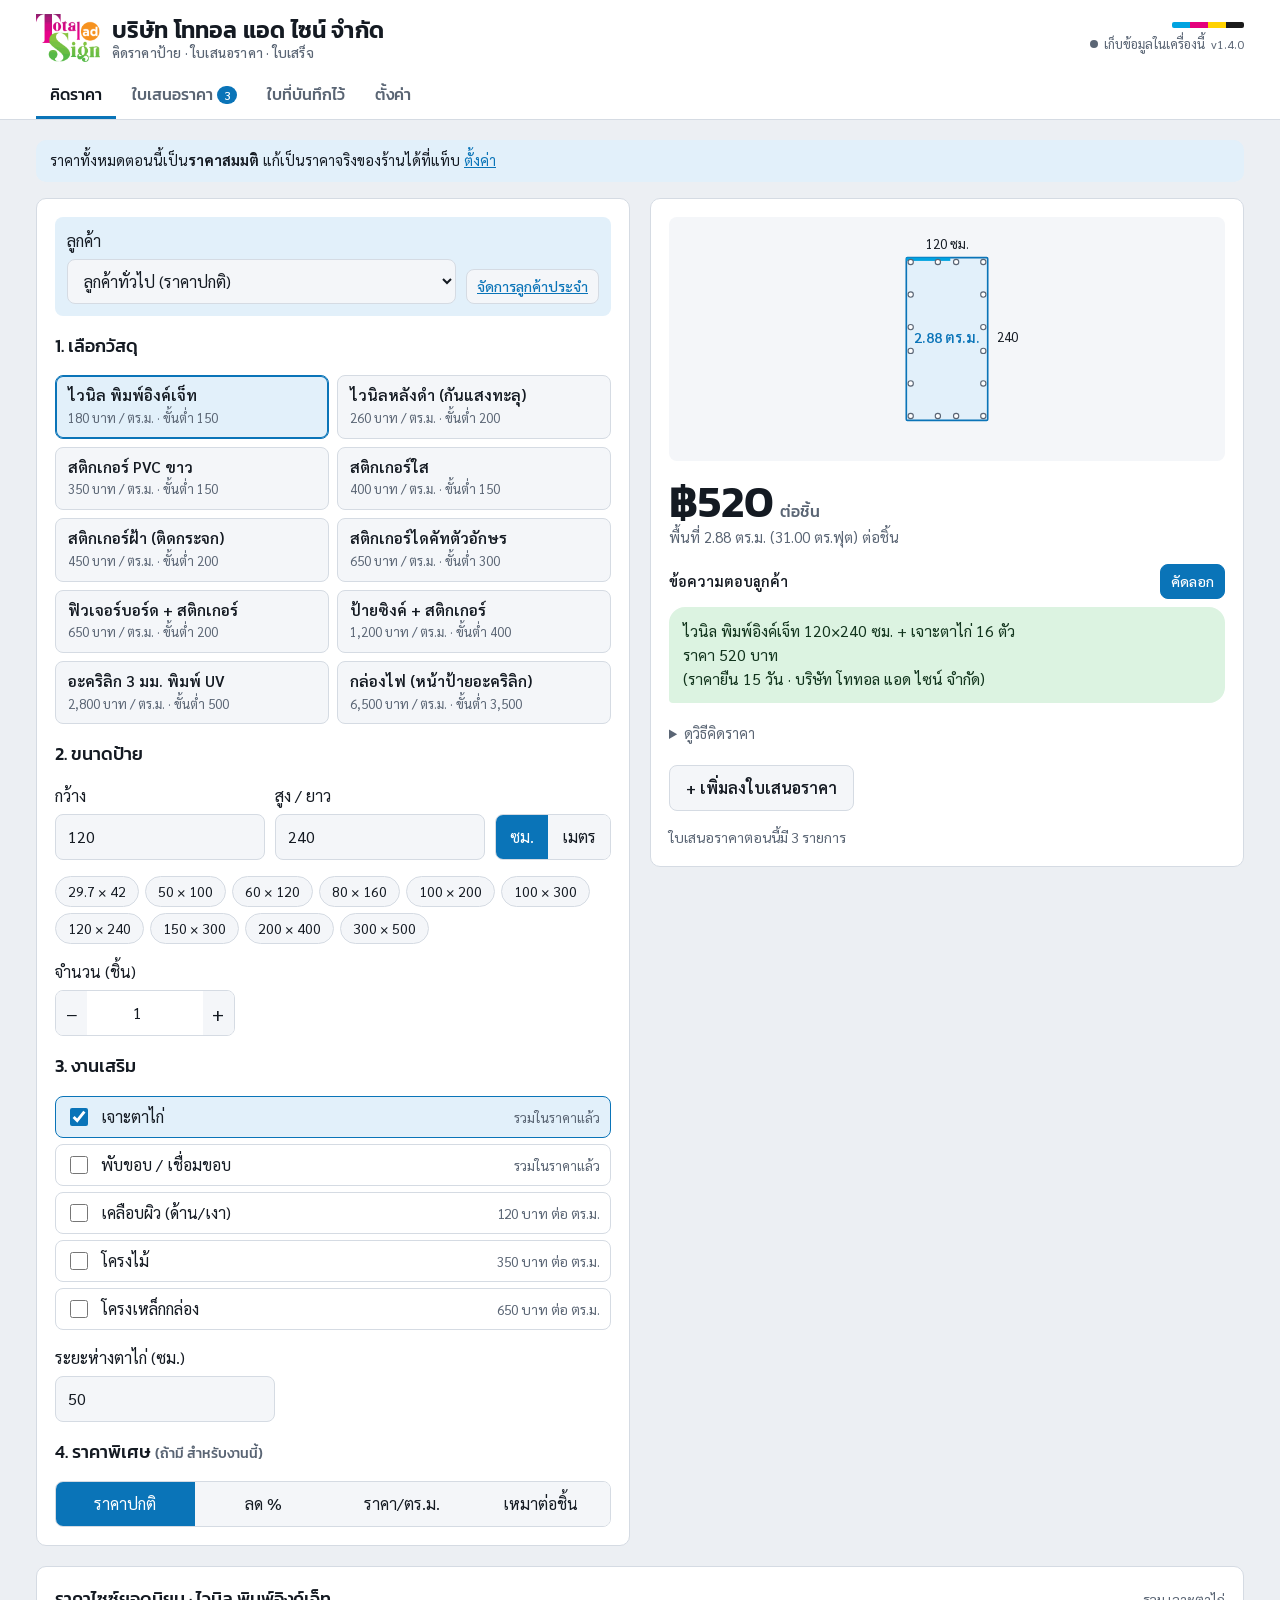
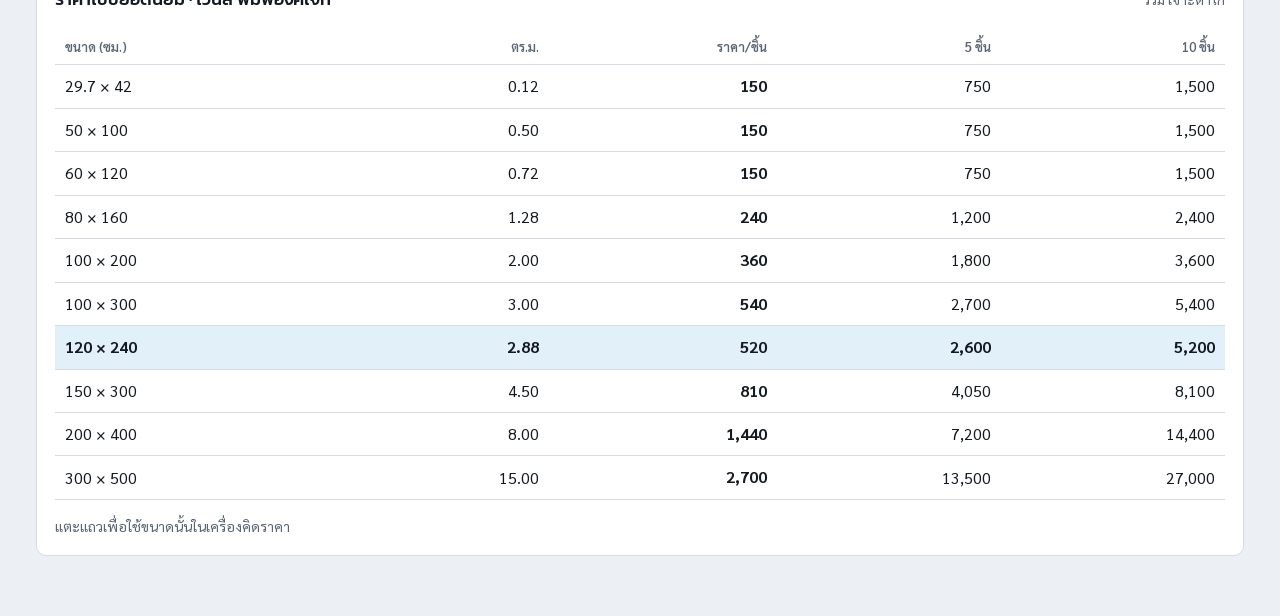
==== commit 0a10f826: "Sign shop app v1.4.0: drag to reorder, free eyelets and hem folding - Materials, add-ons and service" ====
--- a/signshop/index.html
+++ b/signshop/index.html
@@ -6,7 +6,7 @@
 <title>Total ad Sign · คิดราคาป้าย</title>
 <meta name="description" content="คิดราคาป้าย ออกใบเสนอราคา ใบสั่งงานช่าง ติดตามมัดจำ สำหรับร้านป้าย">
 <meta name="theme-color" content="#0a74b8">
-<meta name="app-version" content="1.3.0">
+<meta name="app-version" content="1.4.0">
 <link rel="manifest" href="manifest.webmanifest">
 <link rel="icon" type="image/png" sizes="192x192" href="icons/icon-192.png">
 <link rel="apple-touch-icon" href="icons/apple-touch-icon.png">
@@ -280,17 +280,22 @@
 /* settings */
 .set-table { display: flex; flex-direction: column; gap: 6px; }
 .set-row { display: grid; gap: 6px; align-items: center; }
-.set-row.mat-r { grid-template-columns: minmax(0, 1fr) 110px 110px 36px; }
-.set-row.add-r { grid-template-columns: minmax(0, 1fr) 150px 100px 36px; }
-.set-row.svc-r { grid-template-columns: minmax(0, 1fr) 110px 36px; }
+.set-row.mat-r { grid-template-columns: 30px minmax(0, 1fr) 110px 110px 36px; }
+.set-row.add-r { grid-template-columns: 30px minmax(0, 1fr) 150px 100px 36px; }
+.set-row.svc-r { grid-template-columns: 30px minmax(0, 1fr) 110px 36px; }
+.grip { border: 0; background: none; color: var(--muted); cursor: grab; touch-action: none; padding: 8px 2px; font-size: 1.05rem; line-height: 1; letter-spacing: -3px; border-radius: 6px; user-select: none; -webkit-user-select: none; }
+.grip:hover { color: var(--accent); background: var(--accent-soft); }
+.grip:active { cursor: grabbing; }
+.set-row.dragging { position: relative; z-index: 3; background: var(--surface); border-radius: 8px; box-shadow: 0 6px 18px rgba(0,0,0,.18); outline: 2px solid var(--accent); }
+.set-table.is-dragging, .set-table.is-dragging * { user-select: none; -webkit-user-select: none; }
 .set-row.head { font-size: .78rem; color: var(--muted); font-weight: 600; }
 .set-row input, .set-row select { padding: 8px 10px; }
 .set-row .rm { border: 0; background: none; cursor: pointer; color: var(--danger); font-size: 1.3rem; }
 @media (max-width: 560px) {
-  .set-row.mat-r { grid-template-columns: minmax(0, 1fr) minmax(0, 1fr) 36px; }
-  .set-row.mat-r > :first-child { grid-column: 1 / -1; }
-  .set-row.add-r { grid-template-columns: minmax(0, 1fr) minmax(0, 1fr) 36px; }
-  .set-row.add-r > :first-child { grid-column: 1 / -1; }
+  .set-row.mat-r, .set-row.add-r { grid-template-columns: 30px minmax(0, 1fr) minmax(0, 1fr) 36px; }
+  .set-row.mat-r > .grip, .set-row.add-r > .grip { grid-row: span 2; align-self: stretch; }
+  .set-row.mat-r > :nth-child(2), .set-row.add-r > :nth-child(2) { grid-column: 2 / -1; }
+  .set-row.mat-r, .set-row.add-r { padding-bottom: 6px; border-bottom: 1px dashed var(--line); }
   .set-row.head { display: none; }
 }
 .savebar { position: sticky; bottom: 0; padding-block: 12px calc(12px + env(safe-area-inset-bottom, 0px)); background: var(--bg); display: flex; gap: 10px; align-items: center; flex-wrap: wrap; border-top: 1px solid var(--line); }
@@ -641,8 +646,8 @@
     { id: 'lightbox', name: 'กล่องไฟ (หน้าป้ายอะคริลิก)', price: 6500, min: 3500 }
   ],
   addons: [
-    { id: 'eyelet', name: 'เจาะตาไก่', type: 'eyelet', price: 5 },
-    { id: 'hem', name: 'พับขอบ / เชื่อมขอบ', type: 'm', price: 20 },
+    { id: 'eyelet', name: 'เจาะตาไก่', type: 'eyelet', price: 0 },
+    { id: 'hem', name: 'พับขอบ / เชื่อมขอบ', type: 'm', price: 0 },
     { id: 'laminate', name: 'เคลือบผิว (ด้าน/เงา)', type: 'sqm', price: 120 },
     { id: 'wood', name: 'โครงไม้', type: 'sqm', price: 350 },
     { id: 'steel', name: 'โครงเหล็กกล่อง', type: 'sqm', price: 650 }
@@ -670,6 +675,10 @@
   c.shop = Object.assign({}, d.shop, c.shop || {}, LOCKED_SHOP);
   for (const k of ['materials', 'addons', 'services']) if (!Array.isArray(c[k])) c[k] = clone(d[k]);
   if (!Array.isArray(c.customers)) c.customers = [];
+  if (!c.freeEyeletHem) {  // v1.4.0: the shop no longer charges for eyelets or hem folding (one-time change)
+    c.addons.forEach(a => { if (a.id === 'eyelet' || a.id === 'hem') a.price = 0; });
+    c.freeEyeletHem = true;
+  }
   c.customers.forEach(cu => { if (!cu.rates || typeof cu.rates !== 'object') cu.rates = {}; });
   return c;
 }
@@ -682,7 +691,7 @@
   q.example = true;
   q.customer = { name: 'ร้านกาแฟบ้านสวน (ตัวอย่าง)', phone: '08x-xxx-xxxx', addr: 'หน้าร้าน ติดถนนใหญ่' };
   q.items = [
-    { id: uid(), desc: 'ไวนิล พิมพ์อิงค์เจ็ท', detail: 'ขนาด 120×240 ซม. (2.88 ตร.ม.) · เจาะตาไก่ 16 ตัว', qty: 1, price: 600, size: '120×240 ซม.', mat: 'ไวนิล พิมพ์อิงค์เจ็ท', finish: 'เจาะตาไก่ 16 ตัว', area: 2.88 },
+    { id: uid(), desc: 'ไวนิล พิมพ์อิงค์เจ็ท', detail: 'ขนาด 120×240 ซม. (2.88 ตร.ม.) · เจาะตาไก่ 16 ตัว', qty: 1, price: 520, size: '120×240 ซม.', mat: 'ไวนิล พิมพ์อิงค์เจ็ท', finish: 'เจาะตาไก่ 16 ตัว', area: 2.88 },
     { id: uid(), desc: 'สติกเกอร์ฝ้า (ติดกระจก)', detail: 'ขนาด 80×200 ซม. (1.60 ตร.ม.)', qty: 2, price: 720, size: '80×200 ซม.', mat: 'สติกเกอร์ฝ้า (ติดกระจก)', finish: '', area: 1.6 },
     { id: uid(), desc: 'ค่าติดตั้ง', detail: '', qty: 1, price: 500 }
   ];
@@ -725,6 +734,7 @@
     else if (a.type === 'pc') { q = 1; note = `${fmt0(a.price)} ต่อชิ้น`; }
     else if (a.type === 'eyelet') { eye = eyeletGrid(wcm, hcm, c.sp); q = area > 0 ? eye.count : 0; note = `${q} ตัว × ${fmt0(a.price)}`; }
     const amt = q * num(a.price);
+    if (!num(a.price)) note = (a.type === 'eyelet' ? `${q} ตัว · ` : '') + 'รวมในราคาแล้ว';
     lines.push({ label: a.name, note, amt });
     extras.push(a.type === 'eyelet' ? `${a.name} ${q} ตัว` : a.name);
   }
@@ -766,7 +776,7 @@
       <b>${esc(m.name)}</b><span>${custRate(cuSel, m.id) && (calcS.ov || 'none') === 'none' ? `<s>${fmt0(m.price)}</s> <b class="cr">${fmt0(custRate(cuSel, m.id))}</b>` : fmt0(m.price)} บาท / ตร.ม.${num(m.min) ? ` · ขั้นต่ำ ${fmt0(m.min)}` : ''}</span></label>`).join('');
   $('#addonList').innerHTML = config.addons.map(a => `
     <label class="addon"><input type="checkbox" value="${esc(a.id)}" ${calcS.addons.includes(a.id) ? 'checked' : ''}>
-      <span class="nm">${esc(a.name)}</span><span class="pr">${fmt0(a.price)} บาท ${esc(ADDON_TYPES[a.type] || '')}</span></label>`).join('');
+      <span class="nm">${esc(a.name)}</span><span class="pr">${num(a.price) ? `${fmt0(a.price)} บาท ${esc(ADDON_TYPES[a.type] || '')}` : 'รวมในราคาแล้ว'}</span></label>`).join('');
 }
 function renderCalcInputs() {
   $('#cW').value = calcS.w; $('#cH').value = calcS.h; $('#cQty').value = calcS.qty; $('#cSp').value = calcS.sp;
@@ -1076,19 +1086,22 @@
 /* ---------- prices editor ---------- */
 function renderSettings() {
   const c = cfgDraft;
-  $('#setMats').innerHTML = `<div class="set-row mat-r head"><span>ชื่อวัสดุ</span><span>บาท/ตร.ม.</span><span>ขั้นต่ำ/ชิ้น</span><span></span></div>` +
+  $('#setMats').innerHTML = `<div class="set-row mat-r head"><span></span><span>ชื่อวัสดุ</span><span>บาท/ตร.ม.</span><span>ขั้นต่ำ/ชิ้น</span><span></span></div>` +
     c.materials.map((m, i) => `<div class="set-row mat-r">
+      <button class="grip" type="button" data-grip="materials" data-i="${i}" aria-label="ลากหรือกดลูกศรขึ้นลงเพื่อย้าย ${esc(m.name)}" title="ลากเพื่อย้าย">⋮⋮</button>
       <input type="text" data-list="materials" data-i="${i}" data-k="name" value="${esc(m.name)}" aria-label="ชื่อวัสดุ ${i + 1}">
       <input type="number" min="0" data-list="materials" data-i="${i}" data-k="price" value="${esc(m.price)}" aria-label="ราคาต่อตารางเมตร ${esc(m.name)}">
       <input type="number" min="0" data-list="materials" data-i="${i}" data-k="min" value="${esc(m.min)}" aria-label="ขั้นต่ำ ${esc(m.name)}">
       <button class="rm" type="button" data-rmrow="materials" data-i="${i}" aria-label="ลบ ${esc(m.name)}">×</button></div>`).join('');
-  $('#setAddons').innerHTML = `<div class="set-row add-r head"><span>งานเสริม</span><span>คิดราคา</span><span>บาท</span><span></span></div>` +
+  $('#setAddons').innerHTML = `<div class="set-row add-r head"><span></span><span>งานเสริม</span><span>คิดราคา</span><span>บาท</span><span></span></div>` +
     c.addons.map((a, i) => `<div class="set-row add-r">
+      <button class="grip" type="button" data-grip="addons" data-i="${i}" aria-label="ลากหรือกดลูกศรขึ้นลงเพื่อย้าย ${esc(a.name)}" title="ลากเพื่อย้าย">⋮⋮</button>
       <input type="text" data-list="addons" data-i="${i}" data-k="name" value="${esc(a.name)}" aria-label="ชื่องานเสริม ${i + 1}">
       <select data-list="addons" data-i="${i}" data-k="type" aria-label="วิธีคิดราคา ${esc(a.name)}">${Object.entries(ADDON_TYPES).map(([k, v]) => `<option value="${k}" ${a.type === k ? 'selected' : ''}>${v}</option>`).join('')}</select>
       <input type="number" min="0" data-list="addons" data-i="${i}" data-k="price" value="${esc(a.price)}" aria-label="ราคา ${esc(a.name)}">
       <button class="rm" type="button" data-rmrow="addons" data-i="${i}" aria-label="ลบ ${esc(a.name)}">×</button></div>`).join('');
   $('#setSvcs').innerHTML = c.services.map((s, i) => `<div class="set-row svc-r">
+      <button class="grip" type="button" data-grip="services" data-i="${i}" aria-label="ลากหรือกดลูกศรขึ้นลงเพื่อย้าย ${esc(s.name)}" title="ลากเพื่อย้าย">⋮⋮</button>
       <input type="text" data-list="services" data-i="${i}" data-k="name" value="${esc(s.name)}" aria-label="ชื่อค่าบริการ ${i + 1}">
       <input type="number" min="0" data-list="services" data-i="${i}" data-k="price" value="${esc(s.price)}" aria-label="ราคา ${esc(s.name)}">
       <button class="rm" type="button" data-rmrow="services" data-i="${i}" aria-label="ลบ ${esc(s.name)}">×</button></div>`).join('');
@@ -1379,6 +1392,46 @@
     markCfgDirty(); renderSettings(); const ins = $$(`[data-list="${L}"][data-k="name"]`); ins[ins.length - 1]?.focus();
   } else if (rm) { cfgDraft[rm.dataset.rmrow].splice(+rm.dataset.i, 1); markCfgDirty(); renderSettings(); }
 });
+/* drag rows by the grip (mouse and touch), or move with arrow keys */
+let drag = null;
+function moveRow(L, from, to) {
+  const arr = cfgDraft[L]; if (!arr || from === to || to < 0 || to >= arr.length) return false;
+  const [it] = arr.splice(from, 1); arr.splice(to, 0, it); markCfgDirty(); return true;
+}
+$('#tab-prices').addEventListener('pointerdown', e => {
+  const g = e.target.closest('[data-grip]'); if (!g || (e.pointerType === 'mouse' && e.button !== 0)) return;
+  e.preventDefault();
+  const row = g.closest('.set-row');
+  drag = { L: g.dataset.grip, from: +g.dataset.i, row, list: row.parentElement, id: e.pointerId };
+  row.classList.add('dragging'); drag.list.classList.add('is-dragging');
+  try { g.setPointerCapture(e.pointerId); } catch {}
+});
+$('#tab-prices').addEventListener('pointermove', e => {
+  if (!drag || e.pointerId !== drag.id) return;
+  e.preventDefault();
+  const rows = Array.from(drag.list.querySelectorAll('.set-row:not(.head)')).filter(r => r !== drag.row);
+  const next = rows.find(r => { const b = r.getBoundingClientRect(); return e.clientY < b.top + b.height / 2; });
+  if (next) { if (drag.row.nextElementSibling !== next) drag.list.insertBefore(drag.row, next); }
+  else if (drag.list.lastElementChild !== drag.row) drag.list.appendChild(drag.row);
+  const edge = 70;
+  if (e.clientY < edge) window.scrollBy(0, -14); else if (e.clientY > window.innerHeight - edge) window.scrollBy(0, 14);
+});
+function endDrag(e) {
+  if (!drag || (e && e.pointerId !== drag.id)) return;
+  const rows = Array.from(drag.list.querySelectorAll('.set-row:not(.head)'));
+  const to = rows.indexOf(drag.row), { L, from } = drag;
+  drag.row.classList.remove('dragging'); drag.list.classList.remove('is-dragging'); drag = null;
+  if (moveRow(L, from, to)) toast('ย้ายแล้ว กด “บันทึกการตั้งค่า” เพื่อใช้ลำดับใหม่');
+  renderSettings();
+}
+$('#tab-prices').addEventListener('pointerup', endDrag);
+$('#tab-prices').addEventListener('pointercancel', endDrag);
+$('#tab-prices').addEventListener('keydown', e => {
+  const g = e.target.closest('[data-grip]'); if (!g || (e.key !== 'ArrowUp' && e.key !== 'ArrowDown')) return;
+  e.preventDefault();
+  const L = g.dataset.grip, from = +g.dataset.i, to = from + (e.key === 'ArrowUp' ? -1 : 1);
+  if (moveRow(L, from, to)) { renderSettings(); document.querySelector(`[data-grip="${L}"][data-i="${to}"]`)?.focus(); }
+});
 $('#resetCfg').addEventListener('click', () => { cfgDirty = false; cfgDraft = clone(config); renderSettings(); });
 async function persistConfig(c) {
   if (db) await db.doc('shop/config').set(c);
@@ -1400,8 +1453,8 @@
 setMode('local', 'กำลังเชื่อมต่อ…');
 
 /* ---------- app: version, updates, backup ---------- */
-const APP_VERSION = '1.3.0';
-const CHANGELOG = [{"v": "1.3.0", "date": "2026-11-16", "items": ["ลูกค้าประจำ: ตั้งส่วนลด % ทุกงาน หรือราคาพิเศษรายวัสดุ (บาท/ตร.ม.) ได้ที่แท็บตั้งค่า", "หน้าคิดราคา: เลือกลูกค้าแล้วราคาเปลี่ยนให้เอง แสดงราคาปกติขีดฆ่าและยอดที่ลูกค้าประหยัด", "ราคาพิเศษเฉพาะงาน: ลด % / ราคาต่อ ตร.ม. เอง / ราคาเหมาต่อชิ้น", "ใบเสนอราคา: เลือกลูกค้าประจำเพื่อกรอกชื่อ เบอร์ ที่อยู่ เลขผู้เสียภาษีให้เอง และบันทึกลูกค้าใหม่เป็นลูกค้าประจำได้ในปุ่มเดียว", "แก้ปัญหา: กดสลับ ใบเสนอราคา / ใบเสร็จ / ใบสั่งงานช่าง แล้วขนาดป้ายในหน้าคิดราคาเพี้ยน (คูณ 100)"]}, {"v": "1.2.1", "date": "2026-11-16", "items": ["ล็อคที่อยู่บริษัท 101/5 หมู่ที่ 1 ตำบลคูคต อำเภอลำลูกกา จังหวัดปทุมธานี 12130 แสดงบนเอกสารทุกใบ"]}, {"v": "1.2.0", "date": "2026-11-16", "items": ["ล็อคชื่อ บริษัท โททอล แอด ไซน์ จำกัด และโลโก้ Total ad Sign ไว้ในโปรแกรม แสดงบนเอกสารทุกใบ", "ไอคอนแอปและหัวโปรแกรมเปลี่ยนเป็นโลโก้ Total ad Sign"]}, {"v": "1.1.0", "date": "2026-11-16", "items": ["ใบเสร็จรับเงิน: ออกได้ทุกครั้งที่รับเงิน (มัดจำ / ชำระเพิ่ม / ส่วนที่เหลือ) เลขที่ใบเสร็จรันอัตโนมัติ RE…", "ใบเสร็จรับเงิน/ใบกำกับภาษี สำหรับร้านที่จด VAT แยกมูลค่าก่อนภาษีและ VAT ให้", "ตั้งค่าข้อมูลบริษัท: ชื่อบริษัท สาขา เลขผู้เสียภาษี ชื่อผู้รับเงิน และใส่โลโก้ร้านได้ (แสดงบนเอกสารทุกใบ)", "ใส่เลขผู้เสียภาษีและสาขาของลูกค้าได้", "บันทึกวิธีชำระเงิน (โอน เงินสด เช็ค บัตร)", "แท็บ “ตั้งราคา” เปลี่ยนชื่อเป็น “ตั้งค่า”"]}, {"v": "1.0.0", "date": "2026-11-16", "items": ["คิดราคาป้ายตามขนาดและวัสดุ คิดให้ทั้ง ตร.ม. และ ตร.ฟุต นับจำนวนตาไก่ให้เอง", "ข้อความตอบลูกค้าทาง LINE กดคัดลอกได้ทันที", "ตารางราคาไซซ์ยอดนิยม", "ใบเสนอราคา บันทึกเป็นรูป หรือพิมพ์เป็น PDF ได้", "ใบสั่งงานช่าง (ไม่แสดงราคา)", "ติดตามมัดจำและยอดค้าง ระบบบอกขั้นตอนต่อไปให้", "สำรองและกู้คืนข้อมูลเป็นไฟล์", "ใช้งานได้แม้ไม่มีอินเทอร์เน็ต และอัปเดตเวอร์ชันใหม่ได้ด้วยปุ่มเดียว"]}];
+const APP_VERSION = '1.4.0';
+const CHANGELOG = [{"v": "1.4.0", "date": "2026-11-16", "items": ["ลากเลื่อนลำดับวัสดุ งานเสริม และค่าบริการได้ (จับที่ ⋮⋮ แล้วลาก) ไม่ต้องลบแล้วพิมพ์ใหม่", "เจาะตาไก่ และพับขอบ ไม่คิดเงินแล้ว (แสดงว่า รวมในราคาแล้ว) ยังติ๊กได้เพื่อให้ช่างเห็นในใบสั่งงาน"]}, {"v": "1.3.0", "date": "2026-11-16", "items": ["ลูกค้าประจำ: ตั้งส่วนลด % ทุกงาน หรือราคาพิเศษรายวัสดุ (บาท/ตร.ม.) ได้ที่แท็บตั้งค่า", "หน้าคิดราคา: เลือกลูกค้าแล้วราคาเปลี่ยนให้เอง แสดงราคาปกติขีดฆ่าและยอดที่ลูกค้าประหยัด", "ราคาพิเศษเฉพาะงาน: ลด % / ราคาต่อ ตร.ม. เอง / ราคาเหมาต่อชิ้น", "ใบเสนอราคา: เลือกลูกค้าประจำเพื่อกรอกชื่อ เบอร์ ที่อยู่ เลขผู้เสียภาษีให้เอง และบันทึกลูกค้าใหม่เป็นลูกค้าประจำได้ในปุ่มเดียว", "แก้ปัญหา: กดสลับ ใบเสนอราคา / ใบเสร็จ / ใบสั่งงานช่าง แล้วขนาดป้ายในหน้าคิดราคาเพี้ยน (คูณ 100)"]}, {"v": "1.2.1", "date": "2026-11-16", "items": ["ล็อคที่อยู่บริษัท 101/5 หมู่ที่ 1 ตำบลคูคต อำเภอลำลูกกา จังหวัดปทุมธานี 12130 แสดงบนเอกสารทุกใบ"]}, {"v": "1.2.0", "date": "2026-11-16", "items": ["ล็อคชื่อ บริษัท โททอล แอด ไซน์ จำกัด และโลโก้ Total ad Sign ไว้ในโปรแกรม แสดงบนเอกสารทุกใบ", "ไอคอนแอปและหัวโปรแกรมเปลี่ยนเป็นโลโก้ Total ad Sign"]}, {"v": "1.1.0", "date": "2026-11-16", "items": ["ใบเสร็จรับเงิน: ออกได้ทุกครั้งที่รับเงิน (มัดจำ / ชำระเพิ่ม / ส่วนที่เหลือ) เลขที่ใบเสร็จรันอัตโนมัติ RE…", "ใบเสร็จรับเงิน/ใบกำกับภาษี สำหรับร้านที่จด VAT แยกมูลค่าก่อนภาษีและ VAT ให้", "ตั้งค่าข้อมูลบริษัท: ชื่อบริษัท สาขา เลขผู้เสียภาษี ชื่อผู้รับเงิน และใส่โลโก้ร้านได้ (แสดงบนเอกสารทุกใบ)", "ใส่เลขผู้เสียภาษีและสาขาของลูกค้าได้", "บันทึกวิธีชำระเงิน (โอน เงินสด เช็ค บัตร)", "แท็บ “ตั้งราคา” เปลี่ยนชื่อเป็น “ตั้งค่า”"]}, {"v": "1.0.0", "date": "2026-11-16", "items": ["คิดราคาป้ายตามขนาดและวัสดุ คิดให้ทั้ง ตร.ม. และ ตร.ฟุต นับจำนวนตาไก่ให้เอง", "ข้อความตอบลูกค้าทาง LINE กดคัดลอกได้ทันที", "ตารางราคาไซซ์ยอดนิยม", "ใบเสนอราคา บันทึกเป็นรูป หรือพิมพ์เป็น PDF ได้", "ใบสั่งงานช่าง (ไม่แสดงราคา)", "ติดตามมัดจำและยอดค้าง ระบบบอกขั้นตอนต่อไปให้", "สำรองและกู้คืนข้อมูลเป็นไฟล์", "ใช้งานได้แม้ไม่มีอินเทอร์เน็ต และอัปเดตเวอร์ชันใหม่ได้ด้วยปุ่มเดียว"]}];
 function downloadBlob(blob, name) {
   const url = URL.createObjectURL(blob); const a = document.createElement('a');
   a.href = url; a.download = name; document.body.appendChild(a); a.click(); a.remove();
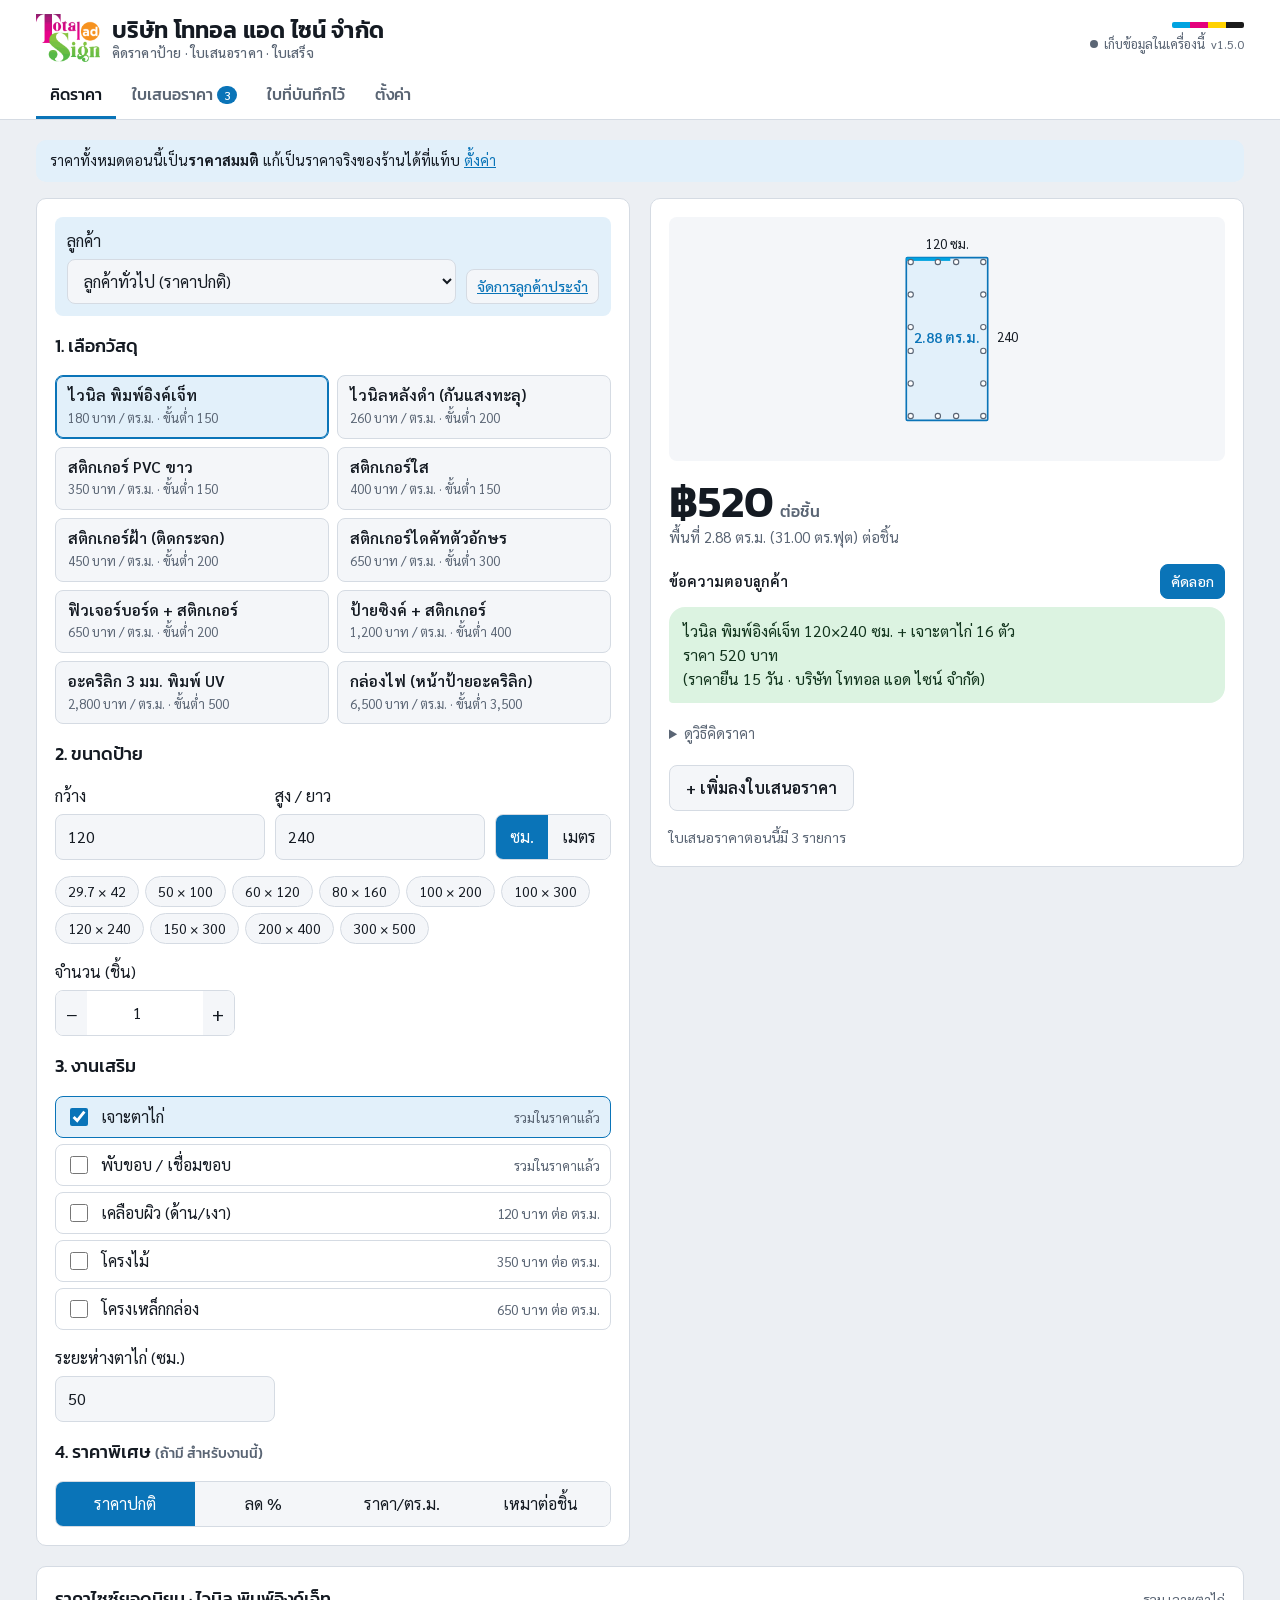
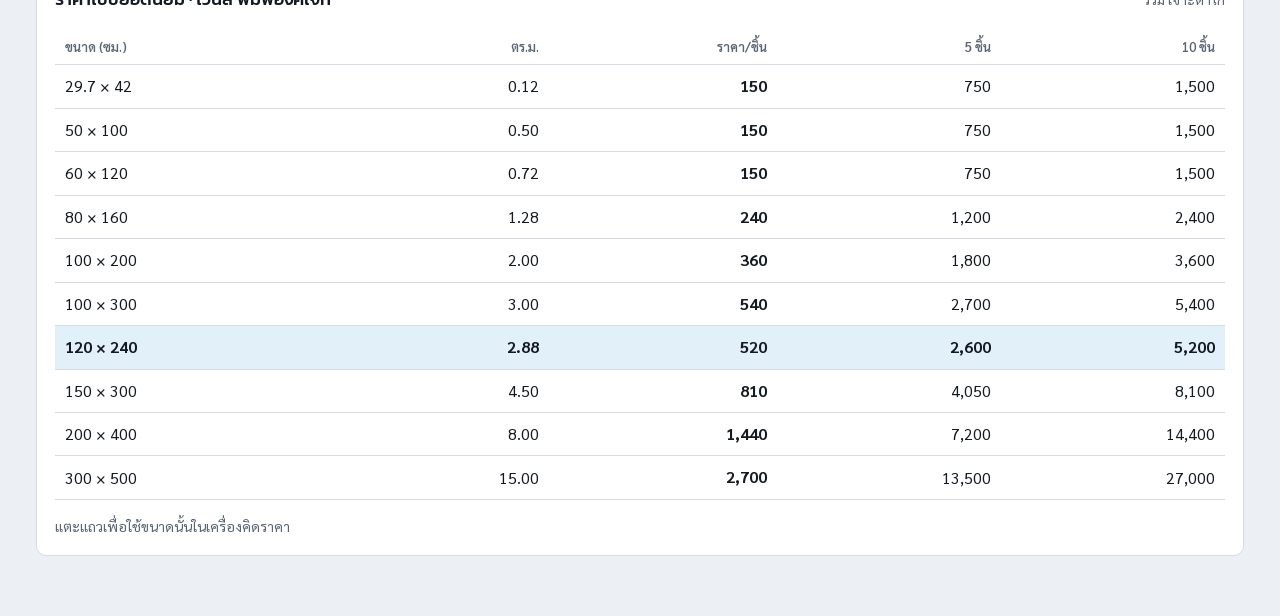
==== commit b082229d: "Sign shop app v1.5.0: documents locked to A4 - The document is a fixed 794x1123 px (A4) sheet, scale" ====
--- a/signshop/index.html
+++ b/signshop/index.html
@@ -6,7 +6,7 @@
 <title>Total ad Sign · คิดราคาป้าย</title>
 <meta name="description" content="คิดราคาป้าย ออกใบเสนอราคา ใบสั่งงานช่าง ติดตามมัดจำ สำหรับร้านป้าย">
 <meta name="theme-color" content="#0a74b8">
-<meta name="app-version" content="1.4.0">
+<meta name="app-version" content="1.5.0">
 <link rel="manifest" href="manifest.webmanifest">
 <link rel="icon" type="image/png" sizes="192x192" href="icons/icon-192.png">
 <link rel="apple-touch-icon" href="icons/apple-touch-icon.png">
@@ -181,9 +181,14 @@
 .toggle input { width: 18px; height: 18px; accent-color: var(--accent); }
 
 /* paper */
-.paper-scroll { overflow-x: auto; border-radius: 6px; }
-.paper { background: var(--paper); color: var(--paper-ink); font-family: "Sarabun", system-ui, sans-serif; padding: 28px; border-radius: 4px; box-shadow: 0 1px 2px rgba(0,0,0,.08), 0 8px 24px rgba(0,0,0,.08); font-size: 13px; line-height: 1.5; min-width: 0; position: relative; }
-.paper.export { width: 794px; box-shadow: none; border-radius: 0; padding: 40px 44px; }
+/* A4 = 210 x 297 mm = 794 x 1123 px at 96 dpi; the sheet keeps that size everywhere and is scaled to fit */
+.paper-scroll { overflow: hidden; border-radius: 4px; cursor: zoom-in; position: relative; }
+.paper-scroll.zoom { overflow: auto; cursor: zoom-out; }
+.paper-hint { font-size: .8rem; color: var(--muted); display: flex; justify-content: space-between; gap: 8px; flex-wrap: wrap; }
+.paper { background: var(--paper); color: var(--paper-ink); font-family: "Sarabun", system-ui, sans-serif; width: 794px; min-height: 1123px; padding: 40px 44px; border-radius: 2px; box-shadow: 0 1px 2px rgba(0,0,0,.08), 0 8px 24px rgba(0,0,0,.08); font-size: 13px; line-height: 1.5; position: relative; display: flex; flex-direction: column; transform-origin: top left; }
+.paper.export { box-shadow: none; border-radius: 0; transform: none !important; }
+.paper .cont { font-size: 12px; color: #555; padding-bottom: 8px; margin-bottom: 10px; border-bottom: 1px solid var(--paper-line); }
+.paper .pgno { position: absolute; bottom: 16px; right: 44px; font-size: 10.5px; color: #888; }
 .paper .ph { display: flex; justify-content: space-between; gap: 16px; align-items: flex-start; flex-wrap: wrap; }
 .paper .shop b { font-family: "Kanit", "Sarabun", sans-serif; font-weight: 600; font-size: 19px; display: block; line-height: 1.25; }
 .paper .shop div { font-size: 12px; color: #4a4f57; white-space: pre-line; }
@@ -192,7 +197,6 @@
 .paper .brand-blk img { max-height: 72px; max-width: 110px; object-fit: contain; flex: 0 0 auto; }
 .paper .doc-title { flex: 0 1 auto; max-width: 48%; }
 .paper .doc-title b { text-wrap: balance; }
-@media (max-width: 560px) { .paper .ph { flex-wrap: wrap; } .paper .doc-title { max-width: none; } }
 .paper .shop .co { color: var(--paper-ink); font-weight: 600; font-size: 12.5px; }
 .paper .paid-stamp { display: inline-block; border: 2px solid #1f7a4a; color: #1f7a4a; border-radius: 4px; padding: 2px 10px; font-weight: 700; font-size: 12px; letter-spacing: .5px; margin-top: 6px; }
 .paper .received { margin-top: 10px; font-size: 12.5px; }
@@ -230,10 +234,9 @@
 .paper .baht .k { font-weight: 400; font-size: 11px; color: #5d636b; display: block; }
 .paper .notes { margin-top: 14px; font-size: 12px; white-space: pre-line; color: #333; }
 .paper .notes b { display: block; color: var(--paper-ink); }
-.paper .sign { display: grid; grid-template-columns: 1fr 1fr; gap: 30px; margin-top: 34px; text-align: center; font-size: 12px; }
+.paper .sign { display: grid; grid-template-columns: 1fr 1fr; gap: 30px; margin-top: auto; padding-top: 44px; text-align: center; font-size: 12px; }
 .paper .sign div { border-top: 1px dotted #888; padding-top: 6px; color: #444; }
 .paper .ex { position: absolute; top: 10px; right: 12px; font-size: 10px; color: #b23; letter-spacing: .5px; }
-@media (max-width: 560px) { .paper { padding: 18px 14px; } .paper .meta, .paper .tot { grid-template-columns: minmax(0, 1fr); } .paper .doc-title { text-align: left; } }
 
 /* history */
 .hist { display: flex; flex-direction: column; gap: 8px; }
@@ -309,13 +312,16 @@
 .whatsnew h3 { margin-top: 6px; }
 .backup-state { padding: 10px 12px; border-radius: 8px; background: var(--surface-2); border: 1px solid var(--line); font-size: .92rem; }
 .backup-state.old { border-color: var(--warn); color: var(--warn); }
+#printRoot { display: none; }
 @media print {
-  @page { size: A4; margin: 12mm; }
-  body { background: #fff !important; }
-  body * { visibility: hidden !important; }
-  #paper, #paper * { visibility: visible !important; }
-  #paper { position: absolute; left: 0; top: 0; width: 100%; box-shadow: none !important; padding: 0 !important; border-radius: 0; }
-  .paper-scroll { overflow: visible !important; }
+  @page { size: A4 portrait; margin: 0; }
+  :root { padding: 0 !important; }
+  html, body { background: #fff !important; margin: 0 !important; }
+  body > *:not(#printRoot):not(.measure-host) { display: none !important; }
+  #printRoot { display: block !important; }
+  #printRoot .paper { width: 210mm !important; height: 296.8mm !important; min-height: 0 !important; overflow: hidden; padding: 10.5mm 11.6mm !important; transform: none !important; box-shadow: none !important; border-radius: 0 !important; break-after: page; page-break-after: always; }
+  #printRoot .paper:last-child { break-after: auto; page-break-after: auto; }
+  * { -webkit-print-color-adjust: exact; print-color-adjust: exact; }
 }
 /* overlay & toast */
 .overlay { position: fixed; inset: 0; background: rgba(0,0,0,.6); display: flex; align-items: center; justify-content: center; padding: max(16px, env(safe-area-inset-top, 0px)) max(16px, env(safe-area-inset-right, 0px)) max(16px, env(safe-area-inset-bottom, 0px)) max(16px, env(safe-area-inset-left, 0px)); z-index: 50; }
@@ -478,7 +484,8 @@
             <div class="field"><label for="jMachine">เครื่อง / ช่าง</label><input type="text" id="jMachine" placeholder="เช่น เครื่องพิมพ์ 1"></div>
             <div class="field" style="flex-basis:100%"><label for="jNote">หมายเหตุถึงช่าง</label><input type="text" id="jNote" placeholder="เช่น เผื่อขอบ 5 ซม. สำหรับพับ"></div>
           </div>
-          <div class="paper-scroll"><div class="paper" id="paper"></div></div>
+          <div class="paper-hint"><span>กระดาษ A4 (210 × 297 มม.)</span><span id="zoomHint">แตะกระดาษเพื่อขยาย</span></div>
+          <div class="paper-scroll" id="paperBox" title="แตะเพื่อขยาย / ย่อ"><div class="paper" id="paper"></div></div>
         </div>
       </div>
     </section>
@@ -1178,7 +1185,7 @@
   $$('[data-view]').forEach(s => s.hidden = s.dataset.view !== v);
   $$('.tabs a').forEach(a => a.toggleAttribute('aria-current', false));
   const cur = document.querySelector(`.tabs a[data-tab="${v}"]`); if (cur) cur.setAttribute('aria-current', 'page');
-  if (v === 'quote') renderPaper();
+  if (v === 'quote') { renderPaper(); queueFit(); }
   if (v === 'history') renderHistory();
   if (v === 'calc') renderResult();
 }
@@ -1282,23 +1289,75 @@
   if (s.bank) lines.push('', `โอนเข้า: ${s.bank}`);
   copy(lines.join('\n'));
 });
+/* split the sheet into A4 pages at table-row boundaries: header on page 1, table head repeated,
+   totals / notes / signatures on the last page, "หน้า x/y" on every page when there is more than one */
+const PAGE_H = 1123;
+function paginateSheet(src) {
+  const host = document.createElement('div'); host.className = 'measure-host';
+  host.style.cssText = 'position:absolute;left:-20000px;top:0;width:800px;';
+  document.body.appendChild(host);
+  const one = src.cloneNode(true); one.removeAttribute('id'); one.classList.add('export'); one.style.transform = '';
+  host.appendChild(one);
+  const table = one.querySelector(':scope > table');
+  if (one.scrollHeight <= PAGE_H + 1 || !table || !table.tBodies[0]) { one.style.height = one.scrollHeight <= PAGE_H + 1 ? PAGE_H + 'px' : ''; return { host, pages: [one] }; }
+  const kids = Array.from(one.children), ti = kids.indexOf(table);
+  const pre = kids.slice(0, ti), post = kids.slice(ti + 1), rows = Array.from(table.tBodies[0].rows);
+  const label = `${one.querySelector('.doc-title b')?.textContent || ''} ${one.querySelector('.kv b')?.textContent || ''}`.trim();
+  host.removeChild(one);
+  const pages = []; let pg, tb;
+  const fits = () => pg.scrollHeight <= PAGE_H - 18;  // leave room for the page number
+  const newPage = first => {
+    pg = one.cloneNode(false); pg.style.height = 'auto'; pg.style.minHeight = '0'; host.appendChild(pg); pages.push(pg);
+    if (first) pre.forEach(n => pg.appendChild(n));
+    else { const c = document.createElement('div'); c.className = 'cont'; c.textContent = `${label} (ต่อ)`; pg.appendChild(c); }
+  };
+  const newTable = () => { const t = table.cloneNode(false); if (table.tHead) t.appendChild(table.tHead.cloneNode(true)); tb = document.createElement('tbody'); t.appendChild(tb); pg.appendChild(t); };
+  newPage(true); newTable();
+  for (const r of rows) {
+    tb.appendChild(r);
+    if (!fits() && tb.rows.length > 1) { r.remove(); newPage(false); newTable(); tb.appendChild(r); }
+  }
+  post.forEach(n => pg.appendChild(n));
+  if (!fits()) { post.forEach(n => n.remove()); newPage(false); post.forEach(n => pg.appendChild(n)); }
+  pages.forEach((p, i) => { p.style.height = PAGE_H + 'px'; p.style.minHeight = ''; const f = document.createElement('div'); f.className = 'pgno'; f.textContent = `หน้า ${i + 1}/${pages.length}`; p.appendChild(f); });
+  return { host, pages };
+}
+/* cut a rendered page into A4 images (1588 x 2246 px at 2x); a paginated page gives exactly one */
+function a4Slices(cv) {
+  const W = cv.width, H = Math.round(W * 297 / 210);
+  const n = Math.max(1, Math.ceil((cv.height - 8) / H));
+  return Array.from({ length: n }, (_, i) => {
+    const c = document.createElement('canvas'); c.width = W; c.height = H;
+    const x = c.getContext('2d'); x.fillStyle = '#ffffff'; x.fillRect(0, 0, W, H);
+    const h = Math.min(H, cv.height - i * H); if (h > 0) x.drawImage(cv, 0, i * H, W, h, 0, 0, W, h);
+    return c;
+  });
+}
+async function deliverImages(files) {
+  const fs = files.map(f => new File([f.blob], f.name, { type: 'image/png' }));
+  if (matchMedia('(pointer: coarse)').matches && navigator.canShare && navigator.canShare({ files: fs })) {
+    try { await navigator.share({ files: fs, title: files[0].name }); return true; } catch (err) { if (err && err.name === 'AbortError') return true; }
+  }
+  files.forEach((f, i) => setTimeout(() => downloadBlob(f.blob, f.name), i * 400));
+  toast(files.length > 1 ? `บันทึกรูป A4 ${files.length} หน้าแล้ว` : 'บันทึกรูป A4 แล้ว'); return true;
+}
+/* end deliverImages */
 $('#saveImg').addEventListener('click', async () => {
   if (!window.html2canvas) { toast('ตัวสร้างรูปโหลดไม่สำเร็จ ลองเปิดโปรแกรมใหม่'); return; }
   const btn = $('#saveImg'); btn.disabled = true; btn.textContent = 'กำลังสร้างรูป…';
   try {
     try { await document.fonts.ready; } catch {}
-    const canvas = await window.html2canvas($('#paper'), { scale: 2, backgroundColor: '#ffffff', windowWidth: 1100, onclone: d => d.getElementById('paper').classList.add('export') });
-    const blob = await new Promise(r => canvas.toBlob(r, 'image/png'));
+    const { host, pages: sheets } = paginateSheet($('#paper'));
+    const pages = [];
+    try {
+      for (const sh of sheets) pages.push(...a4Slices(await window.html2canvas(sh, { scale: 2, backgroundColor: '#ffffff', windowWidth: 1100 })));
+    } finally { host.remove(); }
     const rp = (quote.payments || [])[receiptIdx];
-    const name = `${paperMode === 'job' ? (quote.no || nextNo(quote.date)).replace(/^QT/, 'JOB') : paperMode === 'receipt' && rp ? rp.receiptNo : (quote.no || nextNo(quote.date))}.png`;
-    if (blob) {
-      const file = new File([blob], name, { type: 'image/png' });
-      if (matchMedia('(pointer: coarse)').matches && navigator.canShare && navigator.canShare({ files: [file] })) {
-        try { await navigator.share({ files: [file], title: name }); return; } catch (err) { if (err && err.name === 'AbortError') return; }
-      }
-      downloadBlob(blob, name); toast('บันทึกรูปแล้ว'); return;
-    }
-    showOverlay(`<h2>รูปใบเสนอราคา</h2><p class="muted" style="margin:0">กดค้างที่รูปเพื่อบันทึก หรือคลิกขวาแล้วเลือกบันทึกรูป</p><img alt="ใบเสนอราคา ${esc(quote.no)}" src="${canvas.toDataURL('image/png')}">`);
+    const base = `${paperMode === 'job' ? (quote.no || nextNo(quote.date)).replace(/^QT/, 'JOB') : paperMode === 'receipt' && rp ? rp.receiptNo : (quote.no || nextNo(quote.date))}`;
+    const files = [];
+    for (let i = 0; i < pages.length; i++) files.push({ name: `${base}${pages.length > 1 ? `-p${i + 1}` : ''}.png`, canvas: pages[i], blob: await new Promise(r => pages[i].toBlob(r, 'image/png')) });
+    if (await deliverImages(files)) return;
+    showOverlay(`<h2>รูปเอกสาร A4${files.length > 1 ? ` (${files.length} หน้า)` : ''}</h2><p class="muted" style="margin:0">กดค้างที่รูปเพื่อบันทึก หรือคลิกขวาแล้วเลือกบันทึกรูป</p>${files.map(f => `<img alt="${esc(f.name)}" src="${f.canvas.toDataURL('image/png')}">`).join('')}`);
   } catch { toast('สร้างรูปไม่สำเร็จ'); }
   finally { btn.disabled = false; btn.textContent = 'บันทึกเป็นรูป'; }
 });
@@ -1448,13 +1507,31 @@
   finally { btn.disabled = false; }
 });
 
+/* ---------- A4 sheet fitting ---------- */
+function fitPaper() {
+  const box = $('#paperBox'), el = $('#paper'); if (!box || !el) return;
+  const w = box.clientWidth; if (!w) return;
+  const zoom = box.classList.contains('zoom'), k = zoom ? 1 : Math.min(1, w / 794);
+  el.style.transform = k < 1 ? `scale(${k})` : '';
+  box.style.height = Math.ceil(el.offsetHeight * k) + 'px';
+  $('#zoomHint').textContent = k < 1 || zoom ? (zoom ? 'แตะกระดาษเพื่อย่อ' : 'แตะกระดาษเพื่อขยาย') : '';
+}
+let fitQueued = false;
+const queueFit = () => { if (fitQueued) return; fitQueued = true; requestAnimationFrame(() => { fitQueued = false; fitPaper(); }); };
+if (window.ResizeObserver) { const ro = new ResizeObserver(queueFit); ro.observe($('#paper')); ro.observe($('#paperBox')); }
+window.addEventListener('resize', queueFit);
+$('#paperBox').addEventListener('click', e => {
+  const box = $('#paperBox'); if (box.clientWidth >= 794 && !box.classList.contains('zoom')) return;
+  box.classList.toggle('zoom'); fitPaper();
+});
+
 /* ---------- boot ---------- */
 applyConfig(); renderQuoteForm(); renderPaper(); route();
 setMode('local', 'กำลังเชื่อมต่อ…');
 
 /* ---------- app: version, updates, backup ---------- */
-const APP_VERSION = '1.4.0';
-const CHANGELOG = [{"v": "1.4.0", "date": "2026-11-16", "items": ["ลากเลื่อนลำดับวัสดุ งานเสริม และค่าบริการได้ (จับที่ ⋮⋮ แล้วลาก) ไม่ต้องลบแล้วพิมพ์ใหม่", "เจาะตาไก่ และพับขอบ ไม่คิดเงินแล้ว (แสดงว่า รวมในราคาแล้ว) ยังติ๊กได้เพื่อให้ช่างเห็นในใบสั่งงาน"]}, {"v": "1.3.0", "date": "2026-11-16", "items": ["ลูกค้าประจำ: ตั้งส่วนลด % ทุกงาน หรือราคาพิเศษรายวัสดุ (บาท/ตร.ม.) ได้ที่แท็บตั้งค่า", "หน้าคิดราคา: เลือกลูกค้าแล้วราคาเปลี่ยนให้เอง แสดงราคาปกติขีดฆ่าและยอดที่ลูกค้าประหยัด", "ราคาพิเศษเฉพาะงาน: ลด % / ราคาต่อ ตร.ม. เอง / ราคาเหมาต่อชิ้น", "ใบเสนอราคา: เลือกลูกค้าประจำเพื่อกรอกชื่อ เบอร์ ที่อยู่ เลขผู้เสียภาษีให้เอง และบันทึกลูกค้าใหม่เป็นลูกค้าประจำได้ในปุ่มเดียว", "แก้ปัญหา: กดสลับ ใบเสนอราคา / ใบเสร็จ / ใบสั่งงานช่าง แล้วขนาดป้ายในหน้าคิดราคาเพี้ยน (คูณ 100)"]}, {"v": "1.2.1", "date": "2026-11-16", "items": ["ล็อคที่อยู่บริษัท 101/5 หมู่ที่ 1 ตำบลคูคต อำเภอลำลูกกา จังหวัดปทุมธานี 12130 แสดงบนเอกสารทุกใบ"]}, {"v": "1.2.0", "date": "2026-11-16", "items": ["ล็อคชื่อ บริษัท โททอล แอด ไซน์ จำกัด และโลโก้ Total ad Sign ไว้ในโปรแกรม แสดงบนเอกสารทุกใบ", "ไอคอนแอปและหัวโปรแกรมเปลี่ยนเป็นโลโก้ Total ad Sign"]}, {"v": "1.1.0", "date": "2026-11-16", "items": ["ใบเสร็จรับเงิน: ออกได้ทุกครั้งที่รับเงิน (มัดจำ / ชำระเพิ่ม / ส่วนที่เหลือ) เลขที่ใบเสร็จรันอัตโนมัติ RE…", "ใบเสร็จรับเงิน/ใบกำกับภาษี สำหรับร้านที่จด VAT แยกมูลค่าก่อนภาษีและ VAT ให้", "ตั้งค่าข้อมูลบริษัท: ชื่อบริษัท สาขา เลขผู้เสียภาษี ชื่อผู้รับเงิน และใส่โลโก้ร้านได้ (แสดงบนเอกสารทุกใบ)", "ใส่เลขผู้เสียภาษีและสาขาของลูกค้าได้", "บันทึกวิธีชำระเงิน (โอน เงินสด เช็ค บัตร)", "แท็บ “ตั้งราคา” เปลี่ยนชื่อเป็น “ตั้งค่า”"]}, {"v": "1.0.0", "date": "2026-11-16", "items": ["คิดราคาป้ายตามขนาดและวัสดุ คิดให้ทั้ง ตร.ม. และ ตร.ฟุต นับจำนวนตาไก่ให้เอง", "ข้อความตอบลูกค้าทาง LINE กดคัดลอกได้ทันที", "ตารางราคาไซซ์ยอดนิยม", "ใบเสนอราคา บันทึกเป็นรูป หรือพิมพ์เป็น PDF ได้", "ใบสั่งงานช่าง (ไม่แสดงราคา)", "ติดตามมัดจำและยอดค้าง ระบบบอกขั้นตอนต่อไปให้", "สำรองและกู้คืนข้อมูลเป็นไฟล์", "ใช้งานได้แม้ไม่มีอินเทอร์เน็ต และอัปเดตเวอร์ชันใหม่ได้ด้วยปุ่มเดียว"]}];
+const APP_VERSION = '1.5.0';
+const CHANGELOG = [{"v": "1.5.0", "date": "2026-11-16", "items": ["ล็อคเอกสารเป็นกระดาษ A4 (210 × 297 มม.) ทั้งบนจอ รูปที่บันทึก/ส่ง และตอนพิมพ์", "รูปที่บันทึกเป็นขนาด A4 เสมอ (1588 × 2246 พิกเซล)", "รายการยาวเกิน 1 หน้า แบ่งหน้าให้เอง ไม่ตัดกลางแถว หัวตารางขึ้นทุกหน้า มีเลขหน้า และยอดรวมกับช่องลงชื่ออยู่หน้าสุดท้าย", "พิมพ์ / PDF เป็น A4 แนวตั้ง ช่องลงชื่ออยู่ท้ายหน้ากระดาษเสมอ", "บนมือถือ แตะกระดาษเพื่อขยายดูขนาดจริง"]}, {"v": "1.4.0", "date": "2026-11-16", "items": ["ลากเลื่อนลำดับวัสดุ งานเสริม และค่าบริการได้ (จับที่ ⋮⋮ แล้วลาก) ไม่ต้องลบแล้วพิมพ์ใหม่", "เจาะตาไก่ และพับขอบ ไม่คิดเงินแล้ว (แสดงว่า รวมในราคาแล้ว) ยังติ๊กได้เพื่อให้ช่างเห็นในใบสั่งงาน"]}, {"v": "1.3.0", "date": "2026-11-16", "items": ["ลูกค้าประจำ: ตั้งส่วนลด % ทุกงาน หรือราคาพิเศษรายวัสดุ (บาท/ตร.ม.) ได้ที่แท็บตั้งค่า", "หน้าคิดราคา: เลือกลูกค้าแล้วราคาเปลี่ยนให้เอง แสดงราคาปกติขีดฆ่าและยอดที่ลูกค้าประหยัด", "ราคาพิเศษเฉพาะงาน: ลด % / ราคาต่อ ตร.ม. เอง / ราคาเหมาต่อชิ้น", "ใบเสนอราคา: เลือกลูกค้าประจำเพื่อกรอกชื่อ เบอร์ ที่อยู่ เลขผู้เสียภาษีให้เอง และบันทึกลูกค้าใหม่เป็นลูกค้าประจำได้ในปุ่มเดียว", "แก้ปัญหา: กดสลับ ใบเสนอราคา / ใบเสร็จ / ใบสั่งงานช่าง แล้วขนาดป้ายในหน้าคิดราคาเพี้ยน (คูณ 100)"]}, {"v": "1.2.1", "date": "2026-11-16", "items": ["ล็อคที่อยู่บริษัท 101/5 หมู่ที่ 1 ตำบลคูคต อำเภอลำลูกกา จังหวัดปทุมธานี 12130 แสดงบนเอกสารทุกใบ"]}, {"v": "1.2.0", "date": "2026-11-16", "items": ["ล็อคชื่อ บริษัท โททอล แอด ไซน์ จำกัด และโลโก้ Total ad Sign ไว้ในโปรแกรม แสดงบนเอกสารทุกใบ", "ไอคอนแอปและหัวโปรแกรมเปลี่ยนเป็นโลโก้ Total ad Sign"]}, {"v": "1.1.0", "date": "2026-11-16", "items": ["ใบเสร็จรับเงิน: ออกได้ทุกครั้งที่รับเงิน (มัดจำ / ชำระเพิ่ม / ส่วนที่เหลือ) เลขที่ใบเสร็จรันอัตโนมัติ RE…", "ใบเสร็จรับเงิน/ใบกำกับภาษี สำหรับร้านที่จด VAT แยกมูลค่าก่อนภาษีและ VAT ให้", "ตั้งค่าข้อมูลบริษัท: ชื่อบริษัท สาขา เลขผู้เสียภาษี ชื่อผู้รับเงิน และใส่โลโก้ร้านได้ (แสดงบนเอกสารทุกใบ)", "ใส่เลขผู้เสียภาษีและสาขาของลูกค้าได้", "บันทึกวิธีชำระเงิน (โอน เงินสด เช็ค บัตร)", "แท็บ “ตั้งราคา” เปลี่ยนชื่อเป็น “ตั้งค่า”"]}, {"v": "1.0.0", "date": "2026-11-16", "items": ["คิดราคาป้ายตามขนาดและวัสดุ คิดให้ทั้ง ตร.ม. และ ตร.ฟุต นับจำนวนตาไก่ให้เอง", "ข้อความตอบลูกค้าทาง LINE กดคัดลอกได้ทันที", "ตารางราคาไซซ์ยอดนิยม", "ใบเสนอราคา บันทึกเป็นรูป หรือพิมพ์เป็น PDF ได้", "ใบสั่งงานช่าง (ไม่แสดงราคา)", "ติดตามมัดจำและยอดค้าง ระบบบอกขั้นตอนต่อไปให้", "สำรองและกู้คืนข้อมูลเป็นไฟล์", "ใช้งานได้แม้ไม่มีอินเทอร์เน็ต และอัปเดตเวอร์ชันใหม่ได้ด้วยปุ่มเดียว"]}];
 function downloadBlob(blob, name) {
   const url = URL.createObjectURL(blob); const a = document.createElement('a');
   a.href = url; a.download = name; document.body.appendChild(a); a.click(); a.remove();
@@ -1470,7 +1547,14 @@
 setMode('local', 'เก็บข้อมูลในเครื่องนี้');
 (() => { const last = store.get('lastVersion'); if (last && last !== APP_VERSION) showWhatsNew(last); store.set('lastVersion', APP_VERSION); })();
 $('#showNews').addEventListener('click', () => showWhatsNew(null));
-$('#printBtn').addEventListener('click', () => window.print());
+function fillPrint() {
+  let root = document.getElementById('printRoot');
+  if (!root) { root = document.createElement('div'); root.id = 'printRoot'; document.body.appendChild(root); }
+  const { host, pages } = paginateSheet($('#paper'));
+  root.replaceChildren(...pages); host.remove();
+}
+window.addEventListener('beforeprint', fillPrint);
+$('#printBtn').addEventListener('click', () => { fillPrint(); window.print(); });
 try { navigator.storage && navigator.storage.persist && navigator.storage.persist(); } catch {}
 
 /* backup */
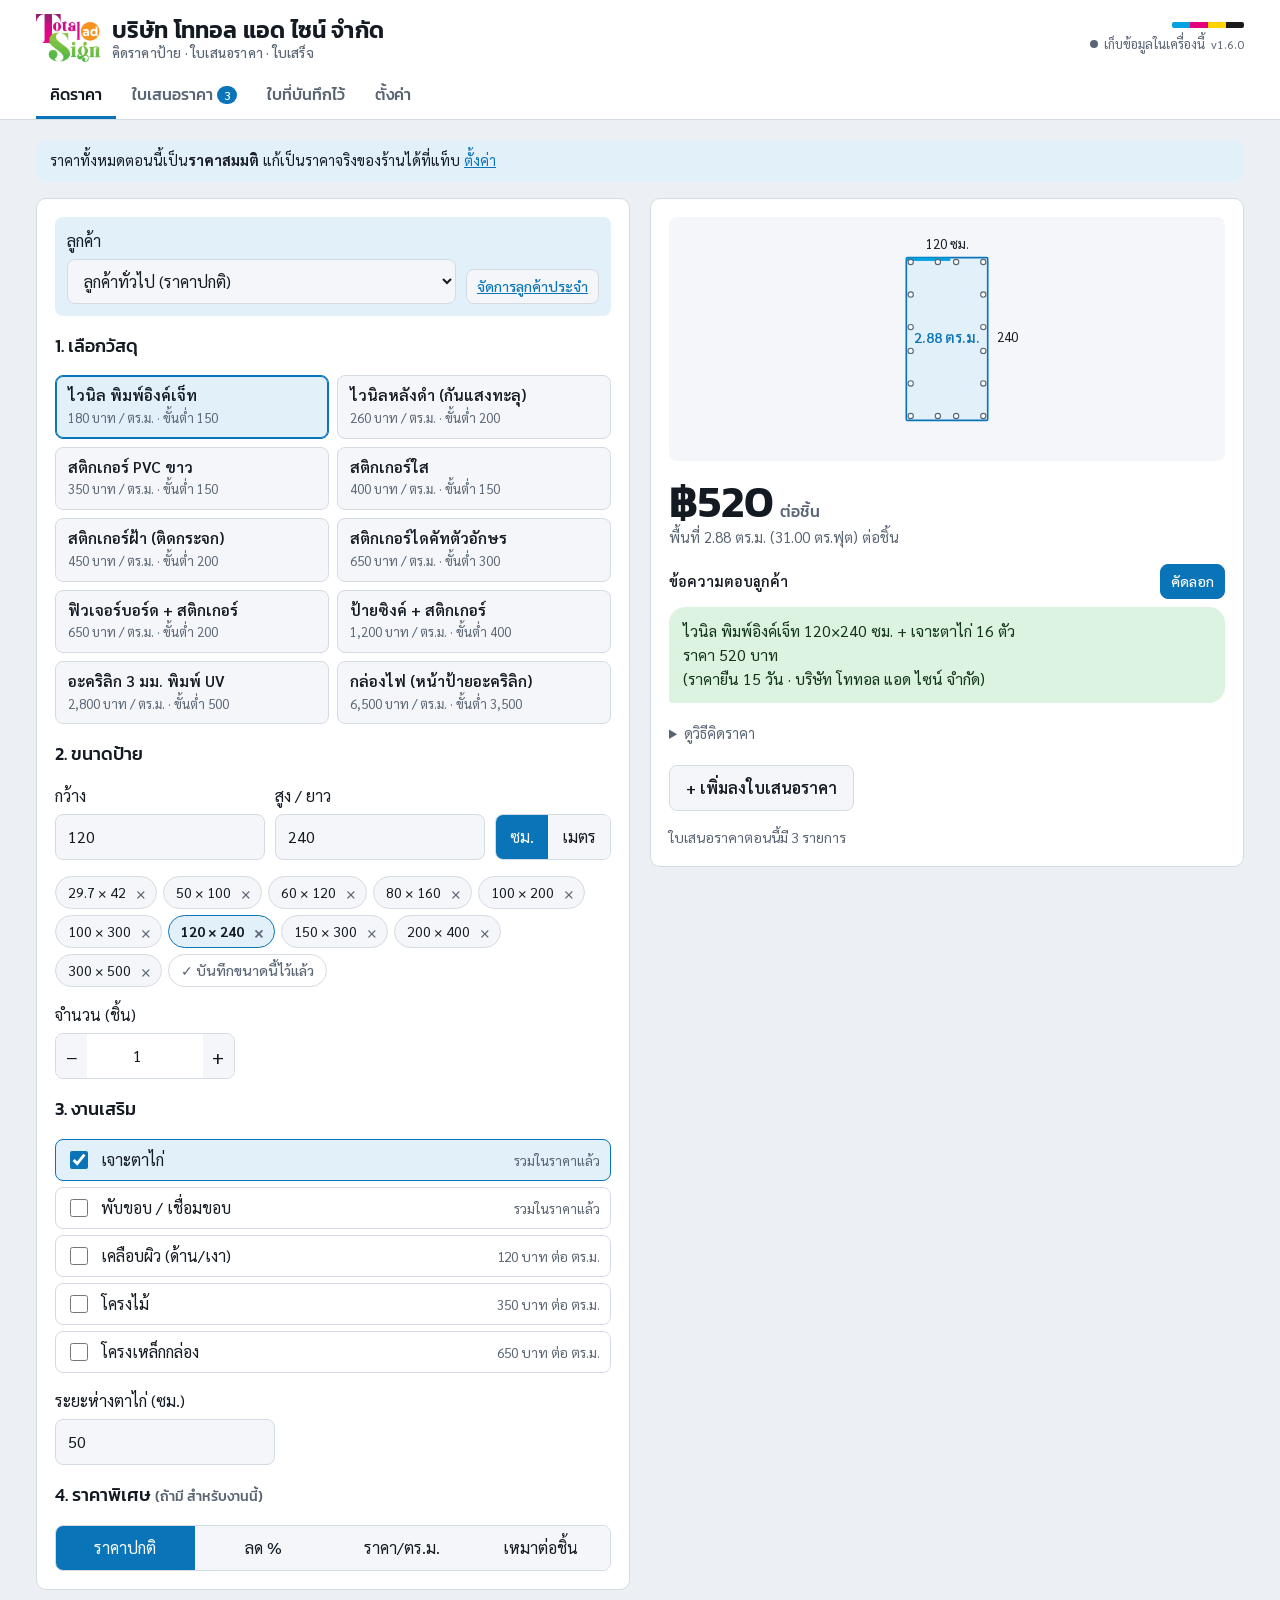
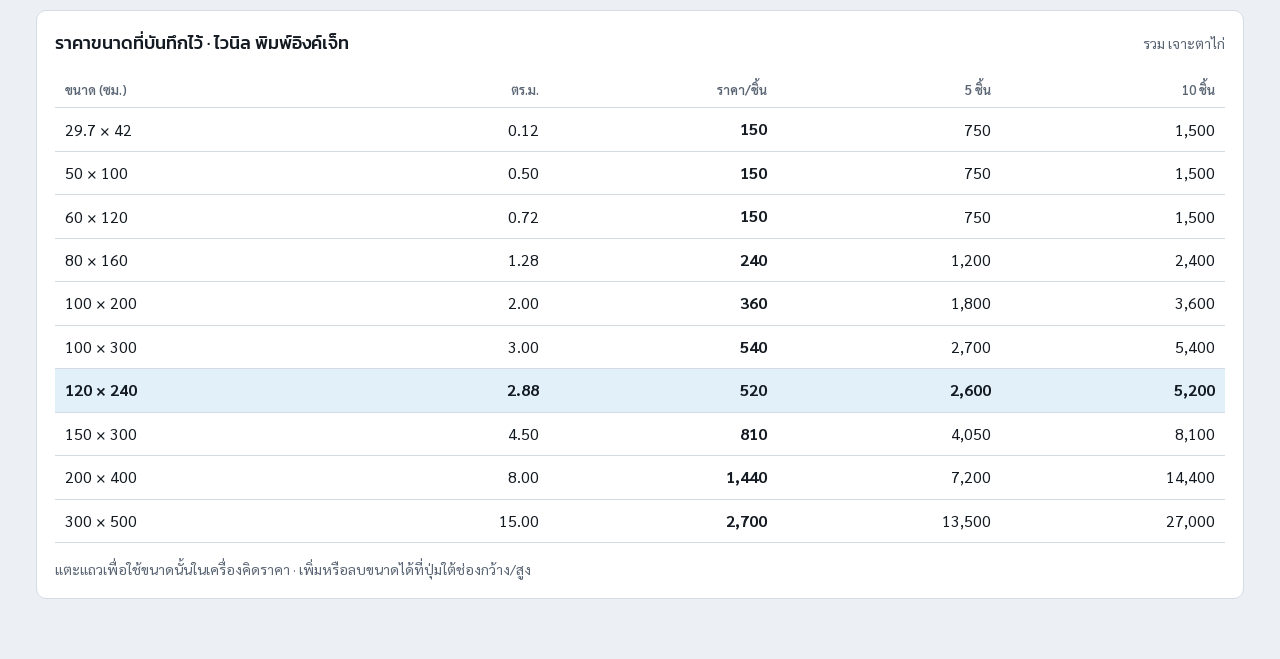
==== commit dd912fcc: "Sign shop app v1.6.0: saved sizes - "+ บันทึกขนาดนี้" saves the typed width x height (stored in cm) " ====
--- a/signshop/index.html
+++ b/signshop/index.html
@@ -6,7 +6,7 @@
 <title>Total ad Sign · คิดราคาป้าย</title>
 <meta name="description" content="คิดราคาป้าย ออกใบเสนอราคา ใบสั่งงานช่าง ติดตามมัดจำ สำหรับร้านป้าย">
 <meta name="theme-color" content="#0a74b8">
-<meta name="app-version" content="1.5.0">
+<meta name="app-version" content="1.6.0">
 <link rel="manifest" href="manifest.webmanifest">
 <link rel="icon" type="image/png" sizes="192x192" href="icons/icon-192.png">
 <link rel="apple-touch-icon" href="icons/apple-touch-icon.png">
@@ -115,6 +115,15 @@
 .seg button[aria-pressed="true"] { background: var(--accent); color: var(--accent-ink); }
 .chips { display: flex; gap: 6px; flex-wrap: wrap; }
 .chip { border: 1px solid var(--line); background: var(--surface-2); border-radius: 999px; padding: 4px 12px; cursor: pointer; font-size: .88rem; font-variant-numeric: tabular-nums; }
+.size-chip { display: inline-flex; align-items: stretch; border: 1px solid var(--line); background: var(--surface-2); border-radius: 999px; overflow: hidden; font-size: .88rem; font-variant-numeric: tabular-nums; }
+.size-chip button { border: 0; background: none; cursor: pointer; padding: 5px 4px 5px 12px; }
+.size-chip .x { padding: 5px 10px 5px 6px; color: var(--muted); font-size: 1rem; line-height: 1; }
+.size-chip .x:hover { color: var(--danger); }
+.size-chip .x.armed { color: #fff; background: var(--danger); padding: 5px 10px; font-size: .8rem; }
+.size-chip.on { border-color: var(--accent); background: var(--accent-soft); font-weight: 700; }
+.size-chip:hover { border-color: var(--accent); }
+.save-size { border: 1px dashed var(--accent); color: var(--accent); background: none; border-radius: 999px; padding: 4px 12px; cursor: pointer; font-size: .88rem; font-weight: 600; }
+.save-size:disabled { border-style: solid; border-color: var(--line); color: var(--muted); cursor: default; font-weight: 500; }
 .chip:hover { border-color: var(--accent); }
 .addons { display: flex; flex-direction: column; gap: 6px; }
 .addon { display: flex; align-items: center; gap: 10px; padding: 8px 10px; border-radius: 8px; border: 1px solid var(--line); cursor: pointer; }
@@ -374,7 +383,7 @@
             <div class="field"><label for="cH">สูง / ยาว</label><input type="number" id="cH" inputmode="decimal" min="0" step="any"></div>
             <div class="seg" role="group" aria-label="หน่วย"><button type="button" id="uCm" data-unit="cm">ซม.</button><button type="button" id="uM" data-unit="m">เมตร</button></div>
           </div>
-          <div class="chips" id="sizeChips"></div>
+          <div class="chips" id="sizeChips" aria-label="ขนาดที่บันทึกไว้"></div>
           <div class="row">
             <div class="field" style="flex:0 1 180px"><label for="cQty">จำนวน (ชิ้น)</label>
               <div class="stepper"><button type="button" id="qMinus" aria-label="ลดจำนวน">−</button><input type="number" id="cQty" min="1" step="1" inputmode="numeric"><button type="button" id="qPlus" aria-label="เพิ่มจำนวน">+</button></div>
@@ -411,11 +420,11 @@
 
       <div class="card" style="margin-top:20px">
         <div class="row" style="justify-content:space-between;align-items:baseline">
-          <h2>ราคาไซซ์ยอดนิยม · <span id="stMat"></span></h2>
+          <h2>ราคาขนาดที่บันทึกไว้ · <span id="stMat"></span></h2>
           <span class="muted" id="stNote"></span>
         </div>
         <div class="tscroll"><table class="sizetable" id="sizeTable"></table></div>
-        <p class="muted" style="margin:0">แตะแถวเพื่อใช้ขนาดนั้นในเครื่องคิดราคา</p>
+        <p class="muted" style="margin:0">แตะแถวเพื่อใช้ขนาดนั้นในเครื่องคิดราคา · เพิ่มหรือลบขนาดได้ที่ปุ่มใต้ช่องกว้าง/สูง</p>
       </div>
     </section>
 
@@ -682,6 +691,7 @@
   c.shop = Object.assign({}, d.shop, c.shop || {}, LOCKED_SHOP);
   for (const k of ['materials', 'addons', 'services']) if (!Array.isArray(c[k])) c[k] = clone(d[k]);
   if (!Array.isArray(c.customers)) c.customers = [];
+  if (!Array.isArray(c.sizes)) c.sizes = SIZES.map(([w, h]) => ({ w, h }));
   if (!c.freeEyeletHem) {  // v1.4.0: the shop no longer charges for eyelets or hem folding (one-time change)
     c.addons.forEach(a => { if (a.id === 'eyelet' || a.id === 'hem') a.price = 0; });
     c.freeEyeletHem = true;
@@ -788,10 +798,15 @@
 function renderCalcInputs() {
   $('#cW').value = calcS.w; $('#cH').value = calcS.h; $('#cQty').value = calcS.qty; $('#cSp').value = calcS.sp;
   $('#uCm').setAttribute('aria-pressed', calcS.unit === 'cm'); $('#uM').setAttribute('aria-pressed', calcS.unit === 'm');
-  $('#sizeChips').innerHTML = SIZES.map(([w, h]) => {
-    const f = calcS.unit === 'm' ? 0.01 : 1;
-    return `<button type="button" class="chip" data-w="${w}" data-h="${h}">${fmt0(w * f)} × ${fmt0(h * f)}</button>`;
-  }).join('');
+  renderSizeChips();
+}
+const curSizeCm = () => { const k = calcS.unit === 'm' ? 100 : 1; return { w: +(num(calcS.w) * k).toFixed(2), h: +(num(calcS.h) * k).toFixed(2) }; };
+const sameSize = (a, b) => Math.abs(num(a.w) - num(b.w)) < 0.01 && Math.abs(num(a.h) - num(b.h)) < 0.01;
+function renderSizeChips() {
+  const f = calcS.unit === 'm' ? 0.01 : 1, cur = curSizeCm();
+  const saved = config.sizes.some(z => sameSize(z, cur)), valid = cur.w > 0 && cur.h > 0;
+  $('#sizeChips').innerHTML = config.sizes.map((z, i) => `<span class="size-chip ${sameSize(z, cur) ? 'on' : ''}"><button type="button" data-w="${z.w}" data-h="${z.h}">${fmt0(z.w * f)} × ${fmt0(z.h * f)}</button><button type="button" class="x" data-rmsize="${i}" aria-label="ลบขนาด ${fmt0(z.w)} × ${fmt0(z.h)} ซม.">×</button></span>`).join('')
+    + `<button type="button" class="save-size" id="saveSize" ${saved || !valid ? 'disabled' : ''}>${saved ? '✓ บันทึกขนาดนี้ไว้แล้ว' : '+ บันทึกขนาดนี้'}</button>`;
 }
 function signSvg(r) {
   const W = 320, H = 200, pad = 26;
@@ -826,7 +841,7 @@
     : 'ใส่ขนาดป้ายก่อน';
   $('#lineMsg').textContent = r.area > 0 ? lineMsg(r) : 'ใส่ขนาดป้ายแล้วข้อความจะขึ้นตรงนี้';
   $('#copyPrice').disabled = !(r.area > 0);
-  renderSizeTable();
+  renderSizeTable(); renderSizeChips();
   const sp = $('#rSpecial'), cheaper = r.area > 0 && r.normal > r.per;
   sp.hidden = !(r.area > 0 && (r.special || r.per !== r.normal));
   sp.innerHTML = sp.hidden ? '' : `<span class="tag">${esc(r.special || 'ราคาพิเศษ')}</span>${r.normal !== r.per ? `<s>ราคาปกติ ฿${fmt0(r.normal * r.qty)}</s>` : ''}${cheaper ? `<span class="save">ลูกค้าประหยัด ฿${fmt0((r.normal - r.per) * r.qty)}</span>` : ''}`;
@@ -854,7 +869,8 @@
   $('#stNote').textContent = names.length ? `รวม ${names.join(', ')}` : 'ไม่รวมงานเสริม';
   const cur = compute();
   $('#sizeTable').innerHTML = `<thead><tr><th>ขนาด (ซม.)</th><th>ตร.ม.</th><th>ราคา/ชิ้น</th><th>5 ชิ้น</th><th>10 ชิ้น</th></tr></thead><tbody>` +
-    SIZES.map(([w, h]) => {
+    (config.sizes.length ? '' : '<tr><td colspan="5" class="muted" style="text-align:left">ยังไม่มีขนาดที่บันทึกไว้ ใส่ขนาดแล้วกด “+ บันทึกขนาดนี้”</td></tr>') +
+    config.sizes.map(({ w, h }) => {
       const r = compute({ ...calcS, w, h, unit: 'cm', qty: 1, ov: calcS.ov === 'piece' ? 'none' : calcS.ov });
       const on = Math.abs(cur.wcm - w) < 0.01 && Math.abs(cur.hcm - h) < 0.01;
       return `<tr class="${on ? 'on' : ''}" data-w="${w}" data-h="${h}" tabindex="0"><td>${fmt0(w)} × ${fmt0(h)}</td><td>${r.area.toFixed(2)}</td><td><b>${fmt0(r.per)}</b></td><td>${fmt0(r.per * 5)}</td><td>${fmt0(r.per * 10)}</td></tr>`;
@@ -1202,7 +1218,24 @@
   const f = u === 'm' ? 0.01 : 100;
   calcS.w = +(num(calcS.w) * f).toFixed(3); calcS.h = +(num(calcS.h) * f).toFixed(3); calcS.unit = u; saveCalc(); renderCalcInputs(); renderResult();
 }));
-$('#sizeChips').addEventListener('click', e => {
+async function saveSizes(list, msg) {
+  const c = clone(config); c.sizes = list;
+  try { await persistConfig(c); if (cfgDirty) cfgDraft.sizes = clone(list); toast(msg); }
+  catch { toast('บันทึกไม่สำเร็จ ลองอีกครั้ง'); }
+}
+$('#sizeChips').addEventListener('click', async e => {
+  if (e.target.closest('#saveSize')) {
+    const cur = curSizeCm(); if (!(cur.w > 0 && cur.h > 0) || config.sizes.some(z => sameSize(z, cur))) return;
+    await saveSizes([cur, ...config.sizes], `บันทึกขนาด ${fmt0(cur.w)} × ${fmt0(cur.h)} ซม. แล้ว`);
+    return;
+  }
+  const x = e.target.closest('[data-rmsize]');
+  if (x) {
+    if (!x.classList.contains('armed')) { x.classList.add('armed'); x.textContent = 'ลบ?'; setTimeout(() => { if (x.isConnected) { x.classList.remove('armed'); x.textContent = '×'; } }, 3000); return; }
+    const i = +x.dataset.rmsize, z = config.sizes[i]; if (!z) return;
+    await saveSizes(config.sizes.filter((_, j) => j !== i), `ลบขนาด ${fmt0(z.w)} × ${fmt0(z.h)} ซม. แล้ว`);
+    return;
+  }
   const b = e.target.closest('[data-w]'); if (!b) return; const f = calcS.unit === 'm' ? 0.01 : 1;
   calcS.w = +(b.dataset.w * f).toFixed(3); calcS.h = +(b.dataset.h * f).toFixed(3); saveCalc(); renderCalcInputs(); renderResult();
 });
@@ -1530,8 +1563,8 @@
 setMode('local', 'กำลังเชื่อมต่อ…');
 
 /* ---------- app: version, updates, backup ---------- */
-const APP_VERSION = '1.5.0';
-const CHANGELOG = [{"v": "1.5.0", "date": "2026-11-16", "items": ["ล็อคเอกสารเป็นกระดาษ A4 (210 × 297 มม.) ทั้งบนจอ รูปที่บันทึก/ส่ง และตอนพิมพ์", "รูปที่บันทึกเป็นขนาด A4 เสมอ (1588 × 2246 พิกเซล)", "รายการยาวเกิน 1 หน้า แบ่งหน้าให้เอง ไม่ตัดกลางแถว หัวตารางขึ้นทุกหน้า มีเลขหน้า และยอดรวมกับช่องลงชื่ออยู่หน้าสุดท้าย", "พิมพ์ / PDF เป็น A4 แนวตั้ง ช่องลงชื่ออยู่ท้ายหน้ากระดาษเสมอ", "บนมือถือ แตะกระดาษเพื่อขยายดูขนาดจริง"]}, {"v": "1.4.0", "date": "2026-11-16", "items": ["ลากเลื่อนลำดับวัสดุ งานเสริม และค่าบริการได้ (จับที่ ⋮⋮ แล้วลาก) ไม่ต้องลบแล้วพิมพ์ใหม่", "เจาะตาไก่ และพับขอบ ไม่คิดเงินแล้ว (แสดงว่า รวมในราคาแล้ว) ยังติ๊กได้เพื่อให้ช่างเห็นในใบสั่งงาน"]}, {"v": "1.3.0", "date": "2026-11-16", "items": ["ลูกค้าประจำ: ตั้งส่วนลด % ทุกงาน หรือราคาพิเศษรายวัสดุ (บาท/ตร.ม.) ได้ที่แท็บตั้งค่า", "หน้าคิดราคา: เลือกลูกค้าแล้วราคาเปลี่ยนให้เอง แสดงราคาปกติขีดฆ่าและยอดที่ลูกค้าประหยัด", "ราคาพิเศษเฉพาะงาน: ลด % / ราคาต่อ ตร.ม. เอง / ราคาเหมาต่อชิ้น", "ใบเสนอราคา: เลือกลูกค้าประจำเพื่อกรอกชื่อ เบอร์ ที่อยู่ เลขผู้เสียภาษีให้เอง และบันทึกลูกค้าใหม่เป็นลูกค้าประจำได้ในปุ่มเดียว", "แก้ปัญหา: กดสลับ ใบเสนอราคา / ใบเสร็จ / ใบสั่งงานช่าง แล้วขนาดป้ายในหน้าคิดราคาเพี้ยน (คูณ 100)"]}, {"v": "1.2.1", "date": "2026-11-16", "items": ["ล็อคที่อยู่บริษัท 101/5 หมู่ที่ 1 ตำบลคูคต อำเภอลำลูกกา จังหวัดปทุมธานี 12130 แสดงบนเอกสารทุกใบ"]}, {"v": "1.2.0", "date": "2026-11-16", "items": ["ล็อคชื่อ บริษัท โททอล แอด ไซน์ จำกัด และโลโก้ Total ad Sign ไว้ในโปรแกรม แสดงบนเอกสารทุกใบ", "ไอคอนแอปและหัวโปรแกรมเปลี่ยนเป็นโลโก้ Total ad Sign"]}, {"v": "1.1.0", "date": "2026-11-16", "items": ["ใบเสร็จรับเงิน: ออกได้ทุกครั้งที่รับเงิน (มัดจำ / ชำระเพิ่ม / ส่วนที่เหลือ) เลขที่ใบเสร็จรันอัตโนมัติ RE…", "ใบเสร็จรับเงิน/ใบกำกับภาษี สำหรับร้านที่จด VAT แยกมูลค่าก่อนภาษีและ VAT ให้", "ตั้งค่าข้อมูลบริษัท: ชื่อบริษัท สาขา เลขผู้เสียภาษี ชื่อผู้รับเงิน และใส่โลโก้ร้านได้ (แสดงบนเอกสารทุกใบ)", "ใส่เลขผู้เสียภาษีและสาขาของลูกค้าได้", "บันทึกวิธีชำระเงิน (โอน เงินสด เช็ค บัตร)", "แท็บ “ตั้งราคา” เปลี่ยนชื่อเป็น “ตั้งค่า”"]}, {"v": "1.0.0", "date": "2026-11-16", "items": ["คิดราคาป้ายตามขนาดและวัสดุ คิดให้ทั้ง ตร.ม. และ ตร.ฟุต นับจำนวนตาไก่ให้เอง", "ข้อความตอบลูกค้าทาง LINE กดคัดลอกได้ทันที", "ตารางราคาไซซ์ยอดนิยม", "ใบเสนอราคา บันทึกเป็นรูป หรือพิมพ์เป็น PDF ได้", "ใบสั่งงานช่าง (ไม่แสดงราคา)", "ติดตามมัดจำและยอดค้าง ระบบบอกขั้นตอนต่อไปให้", "สำรองและกู้คืนข้อมูลเป็นไฟล์", "ใช้งานได้แม้ไม่มีอินเทอร์เน็ต และอัปเดตเวอร์ชันใหม่ได้ด้วยปุ่มเดียว"]}];
+const APP_VERSION = '1.6.0';
+const CHANGELOG = [{"v": "1.6.0", "date": "2026-11-16", "items": ["ปุ่ม “+ บันทึกขนาดนี้” ใต้ช่องกว้าง/สูง: คีย์ขนาดครั้งเดียว แล้วแตะใช้ซ้ำได้ทุกครั้ง", "ขนาดที่บันทึกไว้แสดงในตารางราคาด้วย ลบขนาดที่ไม่ใช้ได้ (แตะ × สองครั้ง)", "ขนาดที่บันทึกไว้รวมอยู่ในไฟล์สำรองข้อมูล"]}, {"v": "1.5.0", "date": "2026-11-16", "items": ["ล็อคเอกสารเป็นกระดาษ A4 (210 × 297 มม.) ทั้งบนจอ รูปที่บันทึก/ส่ง และตอนพิมพ์", "รูปที่บันทึกเป็นขนาด A4 เสมอ (1588 × 2246 พิกเซล)", "รายการยาวเกิน 1 หน้า แบ่งหน้าให้เอง ไม่ตัดกลางแถว หัวตารางขึ้นทุกหน้า มีเลขหน้า และยอดรวมกับช่องลงชื่ออยู่หน้าสุดท้าย", "พิมพ์ / PDF เป็น A4 แนวตั้ง ช่องลงชื่ออยู่ท้ายหน้ากระดาษเสมอ", "บนมือถือ แตะกระดาษเพื่อขยายดูขนาดจริง"]}, {"v": "1.4.0", "date": "2026-11-16", "items": ["ลากเลื่อนลำดับวัสดุ งานเสริม และค่าบริการได้ (จับที่ ⋮⋮ แล้วลาก) ไม่ต้องลบแล้วพิมพ์ใหม่", "เจาะตาไก่ และพับขอบ ไม่คิดเงินแล้ว (แสดงว่า รวมในราคาแล้ว) ยังติ๊กได้เพื่อให้ช่างเห็นในใบสั่งงาน"]}, {"v": "1.3.0", "date": "2026-11-16", "items": ["ลูกค้าประจำ: ตั้งส่วนลด % ทุกงาน หรือราคาพิเศษรายวัสดุ (บาท/ตร.ม.) ได้ที่แท็บตั้งค่า", "หน้าคิดราคา: เลือกลูกค้าแล้วราคาเปลี่ยนให้เอง แสดงราคาปกติขีดฆ่าและยอดที่ลูกค้าประหยัด", "ราคาพิเศษเฉพาะงาน: ลด % / ราคาต่อ ตร.ม. เอง / ราคาเหมาต่อชิ้น", "ใบเสนอราคา: เลือกลูกค้าประจำเพื่อกรอกชื่อ เบอร์ ที่อยู่ เลขผู้เสียภาษีให้เอง และบันทึกลูกค้าใหม่เป็นลูกค้าประจำได้ในปุ่มเดียว", "แก้ปัญหา: กดสลับ ใบเสนอราคา / ใบเสร็จ / ใบสั่งงานช่าง แล้วขนาดป้ายในหน้าคิดราคาเพี้ยน (คูณ 100)"]}, {"v": "1.2.1", "date": "2026-11-16", "items": ["ล็อคที่อยู่บริษัท 101/5 หมู่ที่ 1 ตำบลคูคต อำเภอลำลูกกา จังหวัดปทุมธานี 12130 แสดงบนเอกสารทุกใบ"]}, {"v": "1.2.0", "date": "2026-11-16", "items": ["ล็อคชื่อ บริษัท โททอล แอด ไซน์ จำกัด และโลโก้ Total ad Sign ไว้ในโปรแกรม แสดงบนเอกสารทุกใบ", "ไอคอนแอปและหัวโปรแกรมเปลี่ยนเป็นโลโก้ Total ad Sign"]}, {"v": "1.1.0", "date": "2026-11-16", "items": ["ใบเสร็จรับเงิน: ออกได้ทุกครั้งที่รับเงิน (มัดจำ / ชำระเพิ่ม / ส่วนที่เหลือ) เลขที่ใบเสร็จรันอัตโนมัติ RE…", "ใบเสร็จรับเงิน/ใบกำกับภาษี สำหรับร้านที่จด VAT แยกมูลค่าก่อนภาษีและ VAT ให้", "ตั้งค่าข้อมูลบริษัท: ชื่อบริษัท สาขา เลขผู้เสียภาษี ชื่อผู้รับเงิน และใส่โลโก้ร้านได้ (แสดงบนเอกสารทุกใบ)", "ใส่เลขผู้เสียภาษีและสาขาของลูกค้าได้", "บันทึกวิธีชำระเงิน (โอน เงินสด เช็ค บัตร)", "แท็บ “ตั้งราคา” เปลี่ยนชื่อเป็น “ตั้งค่า”"]}, {"v": "1.0.0", "date": "2026-11-16", "items": ["คิดราคาป้ายตามขนาดและวัสดุ คิดให้ทั้ง ตร.ม. และ ตร.ฟุต นับจำนวนตาไก่ให้เอง", "ข้อความตอบลูกค้าทาง LINE กดคัดลอกได้ทันที", "ตารางราคาไซซ์ยอดนิยม", "ใบเสนอราคา บันทึกเป็นรูป หรือพิมพ์เป็น PDF ได้", "ใบสั่งงานช่าง (ไม่แสดงราคา)", "ติดตามมัดจำและยอดค้าง ระบบบอกขั้นตอนต่อไปให้", "สำรองและกู้คืนข้อมูลเป็นไฟล์", "ใช้งานได้แม้ไม่มีอินเทอร์เน็ต และอัปเดตเวอร์ชันใหม่ได้ด้วยปุ่มเดียว"]}];
 function downloadBlob(blob, name) {
   const url = URL.createObjectURL(blob); const a = document.createElement('a');
   a.href = url; a.download = name; document.body.appendChild(a); a.click(); a.remove();
